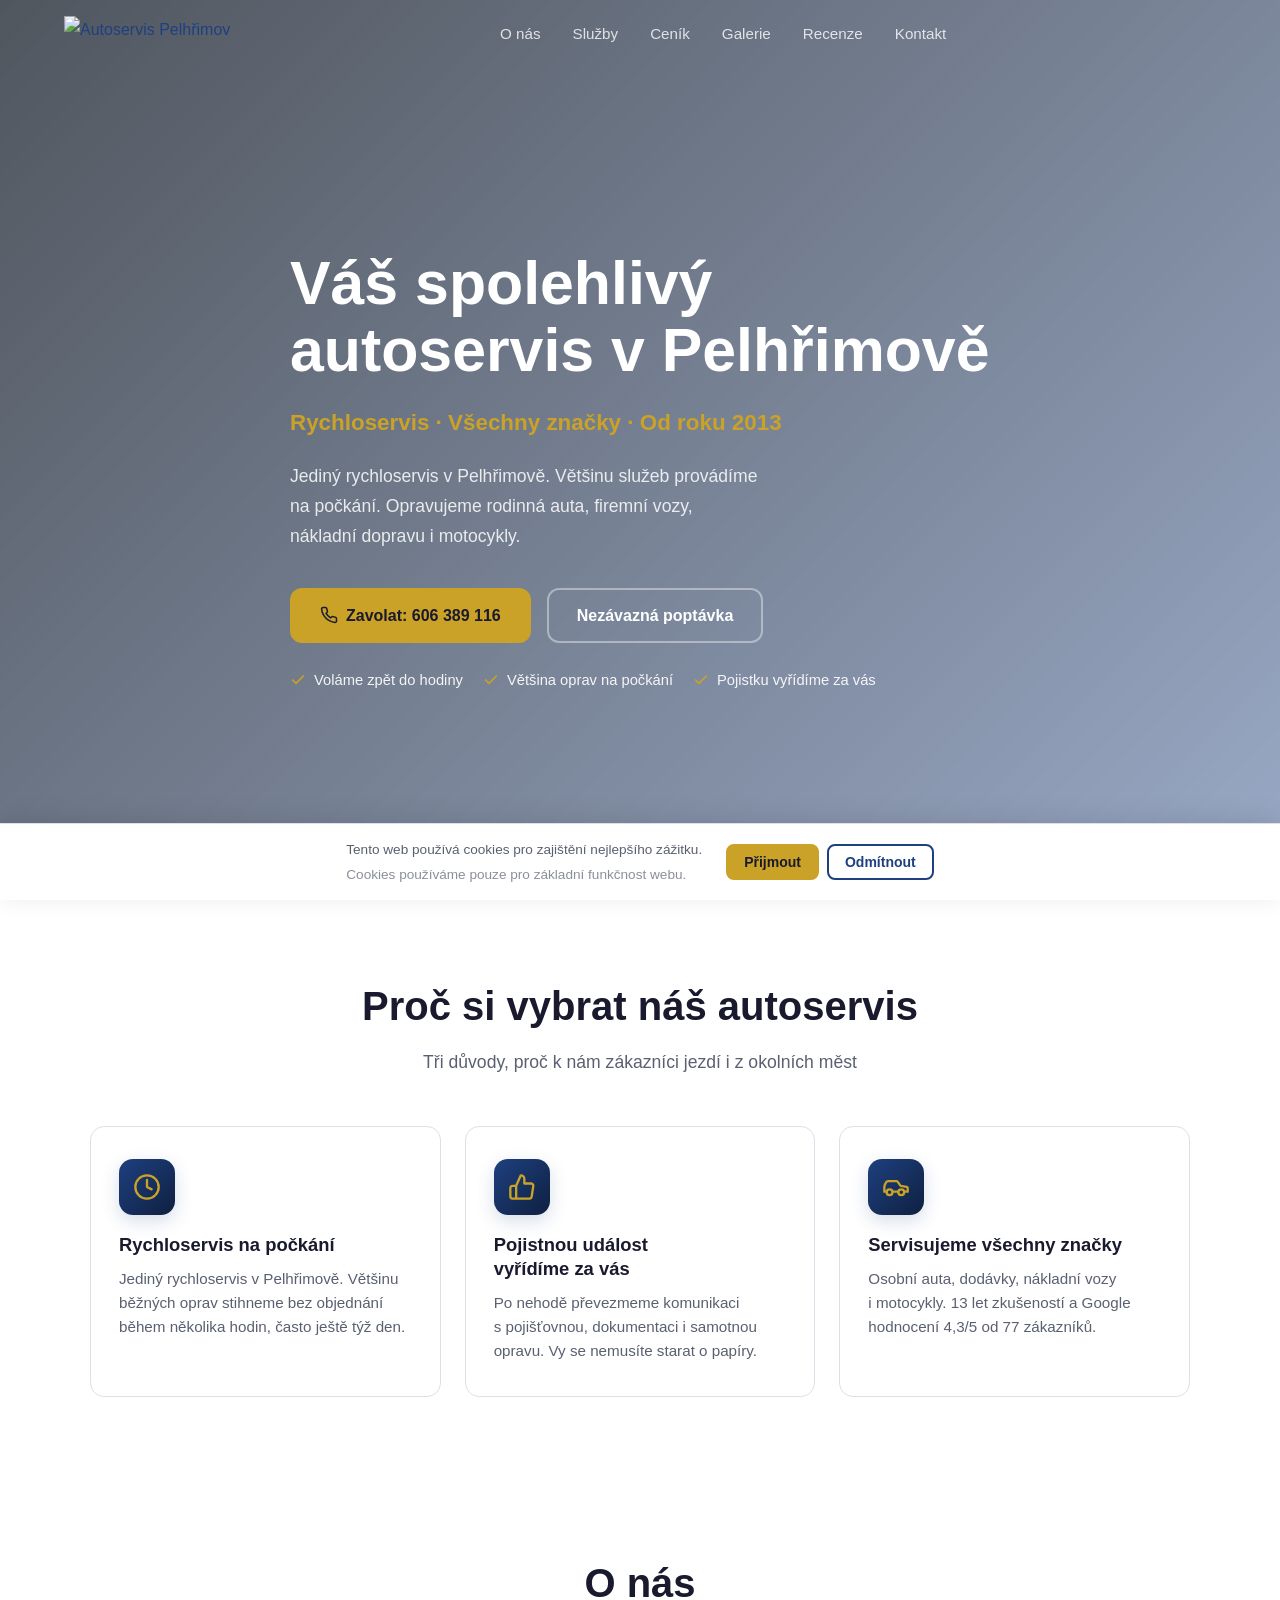
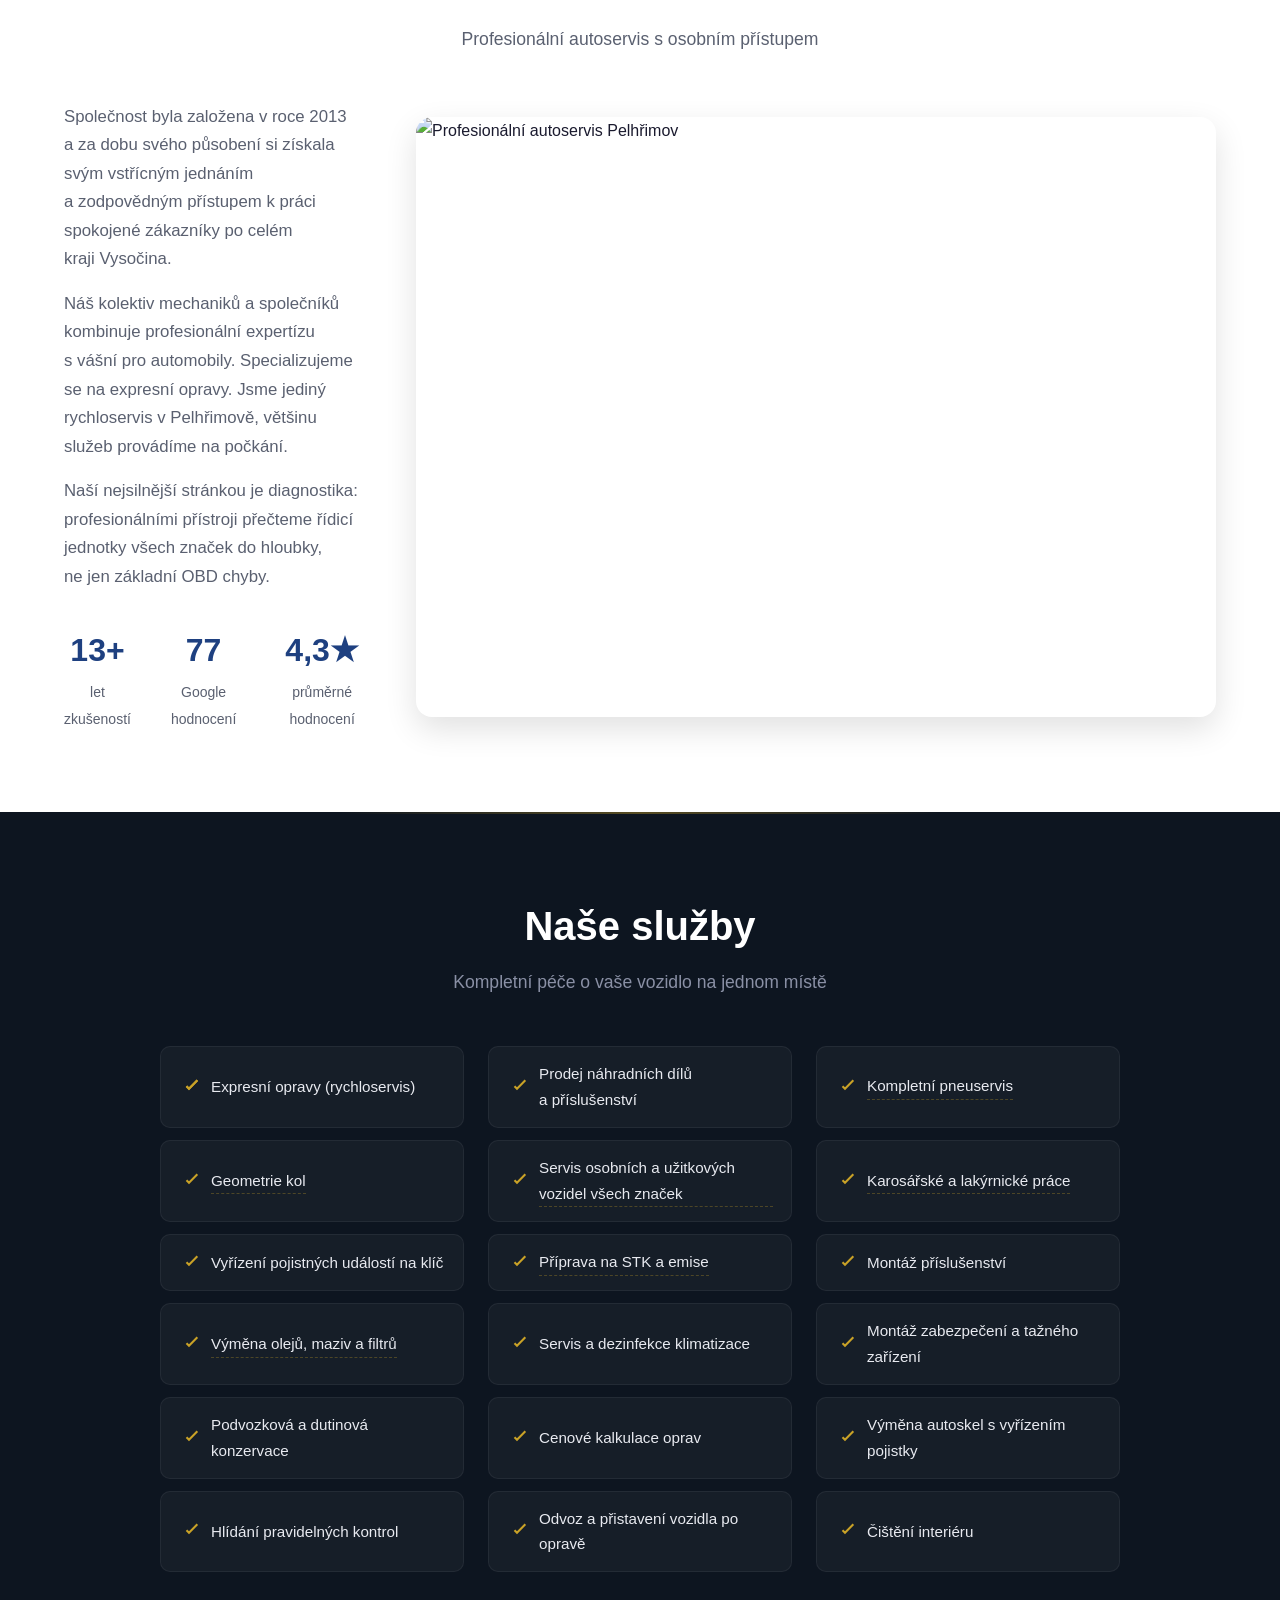
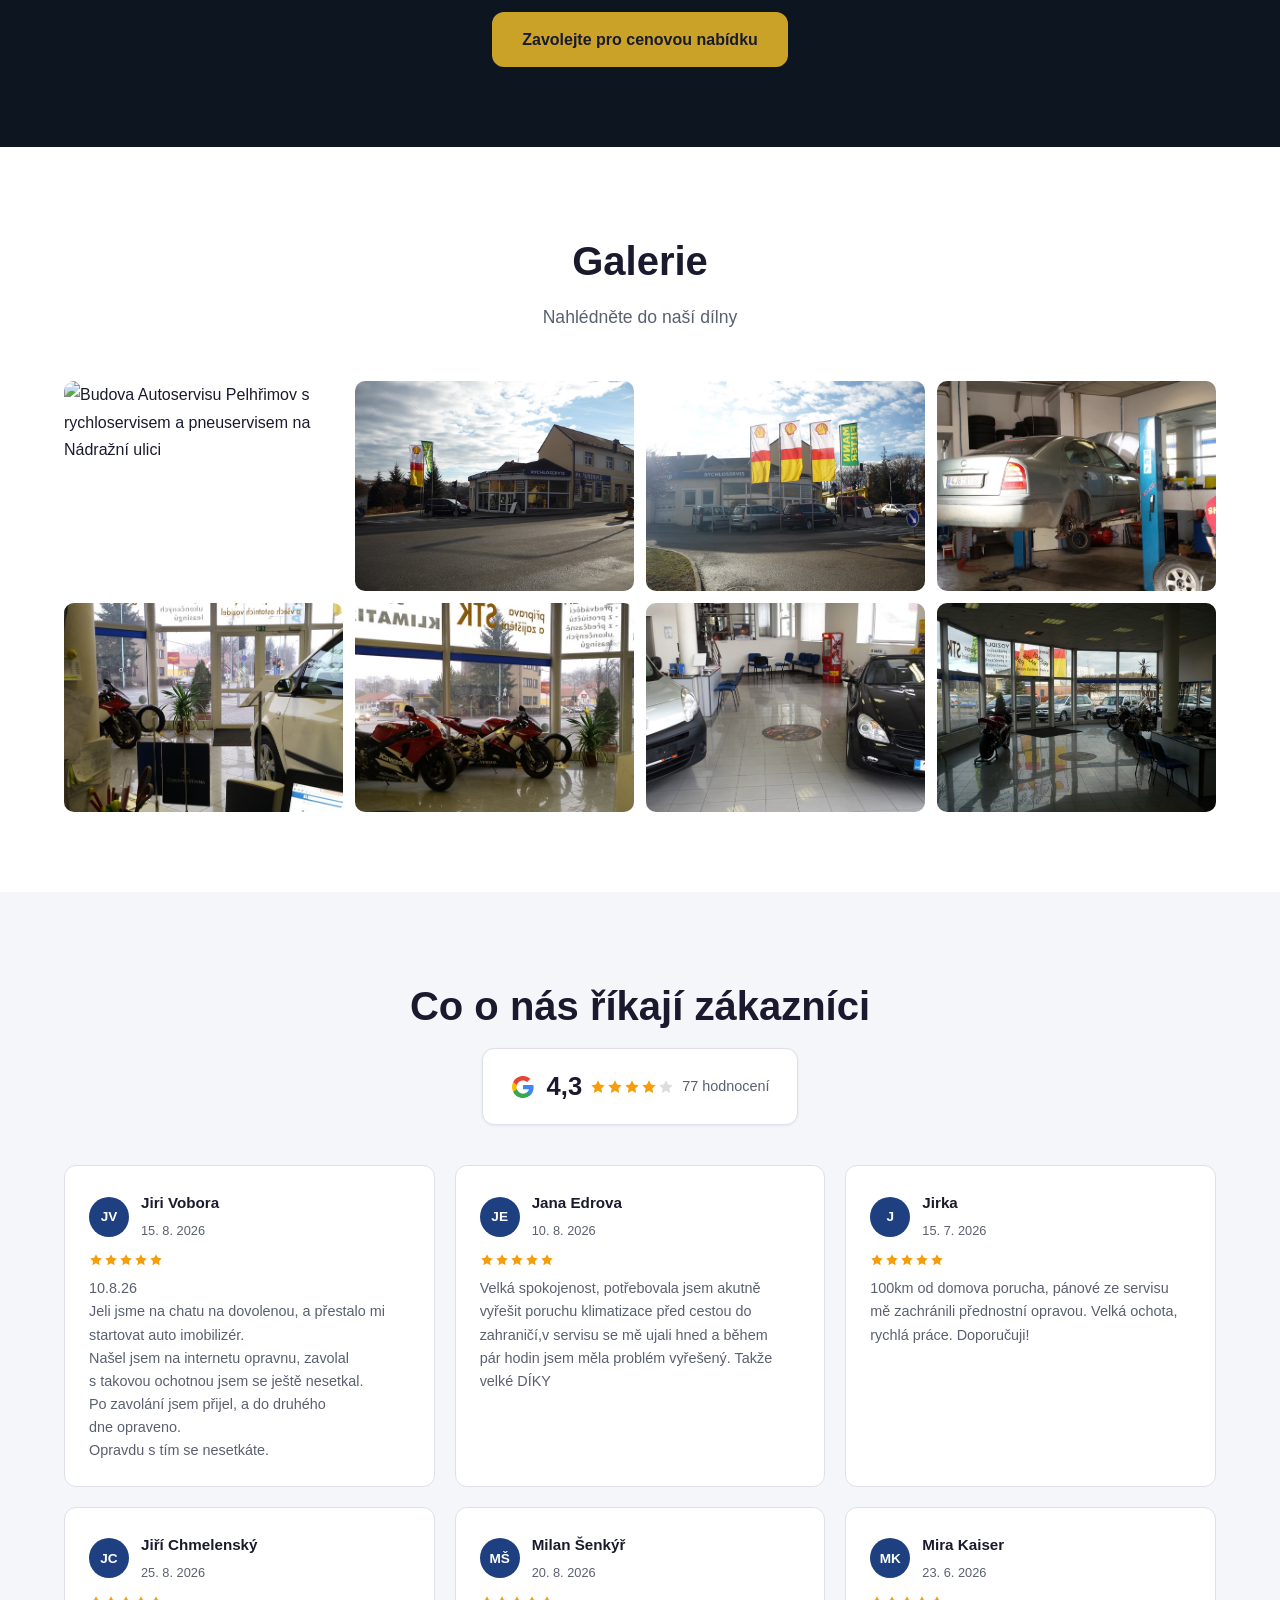
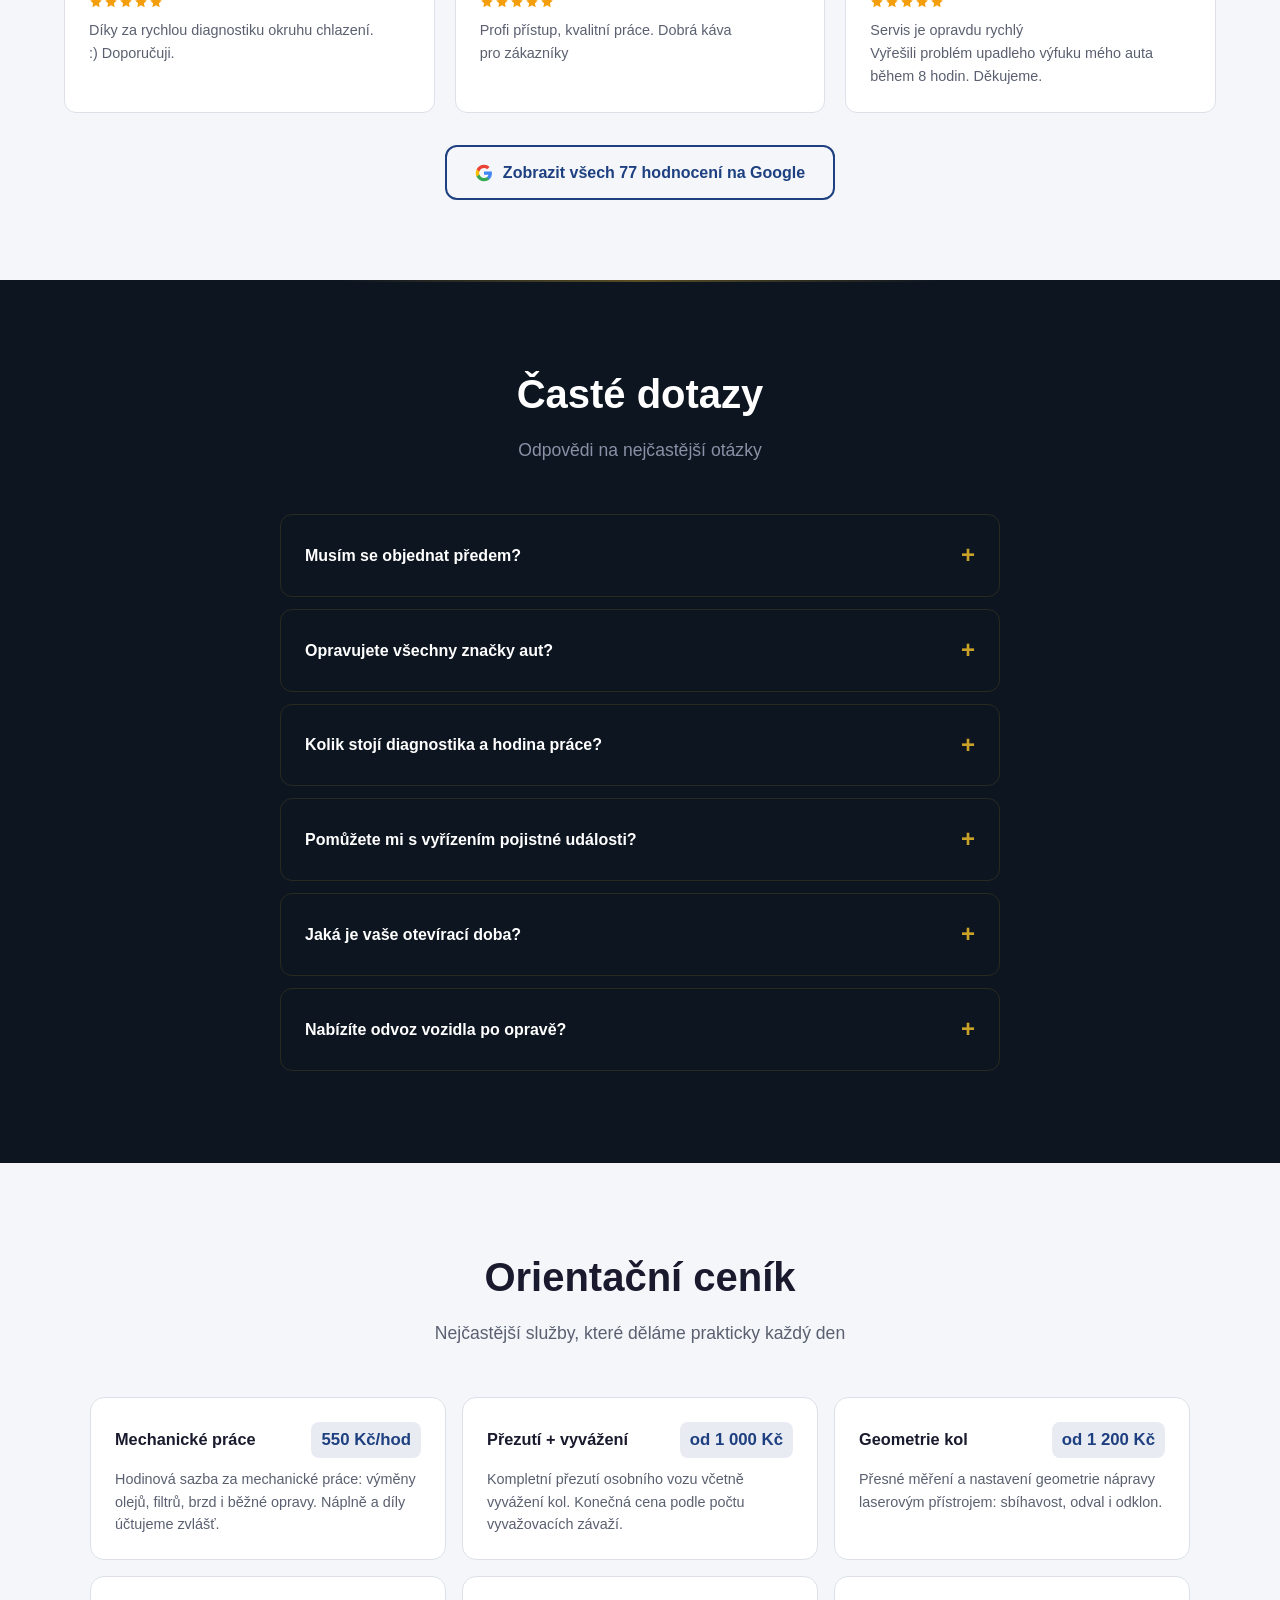
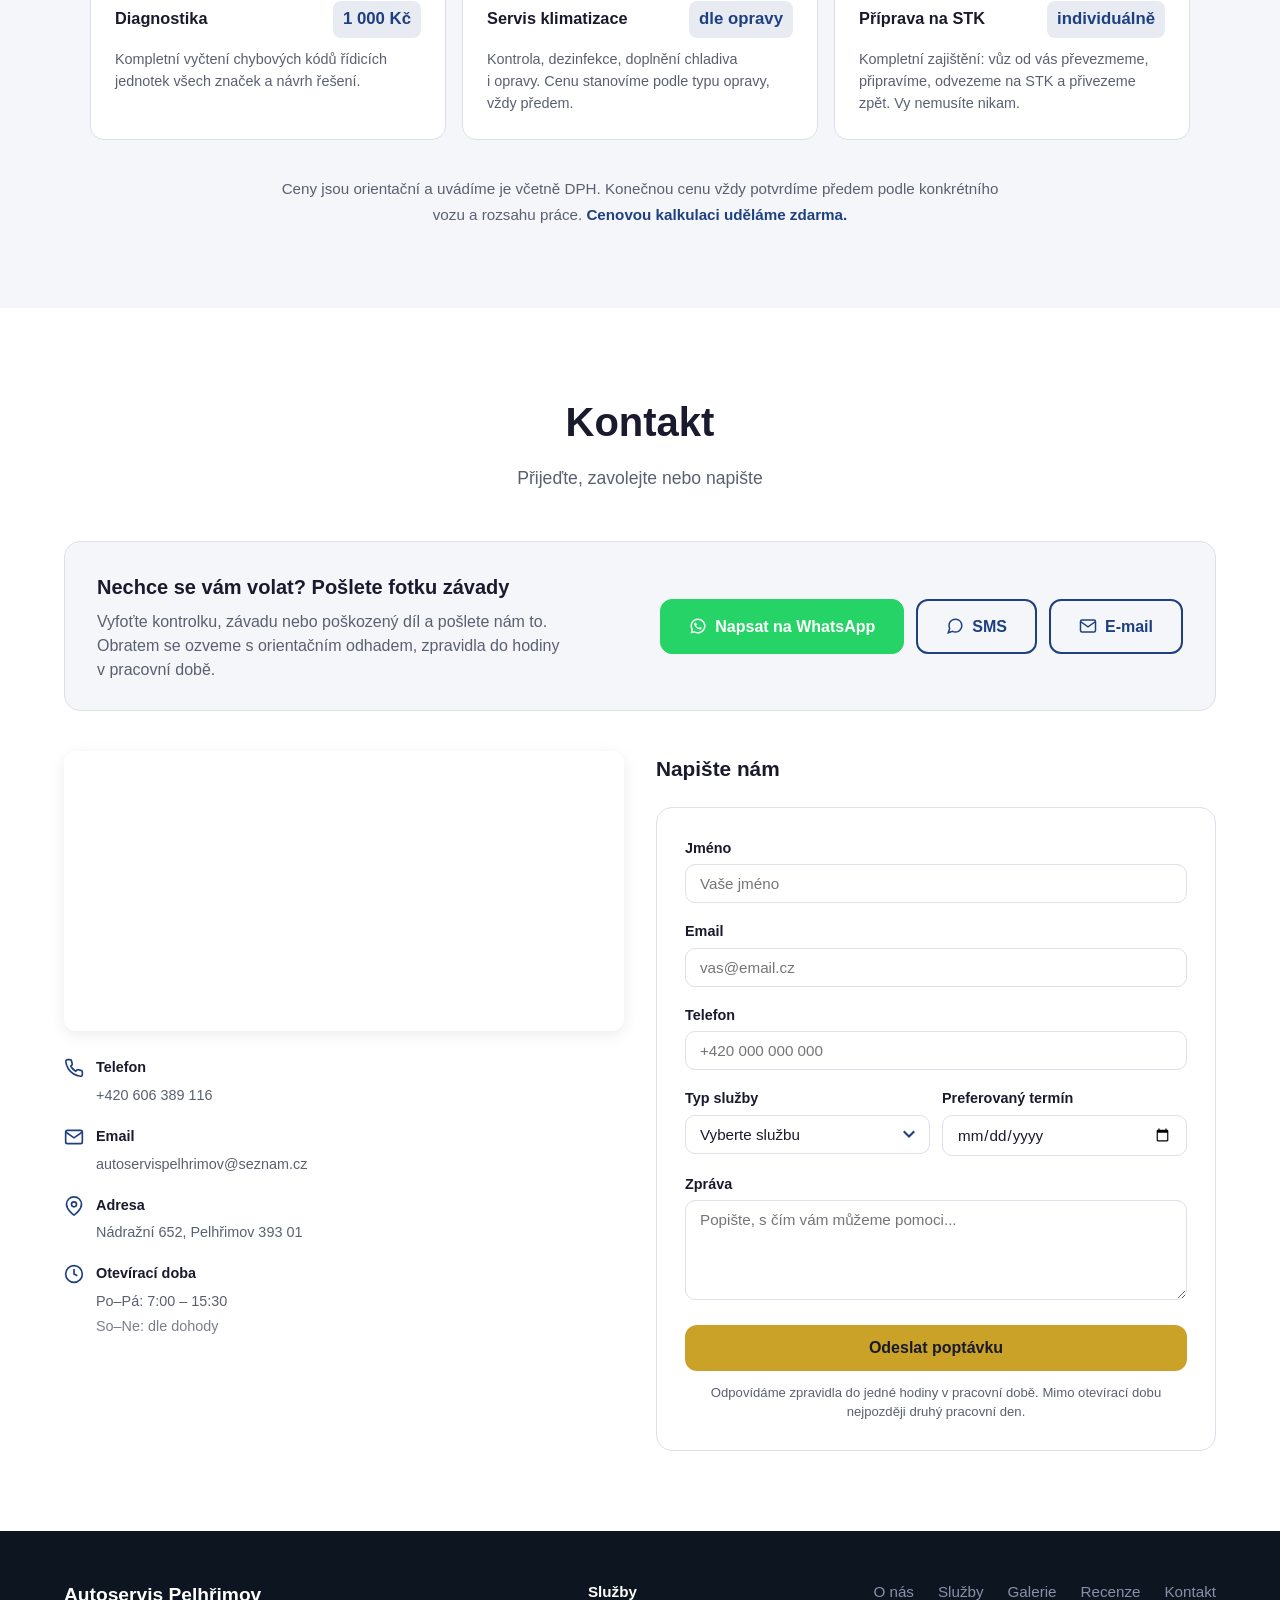
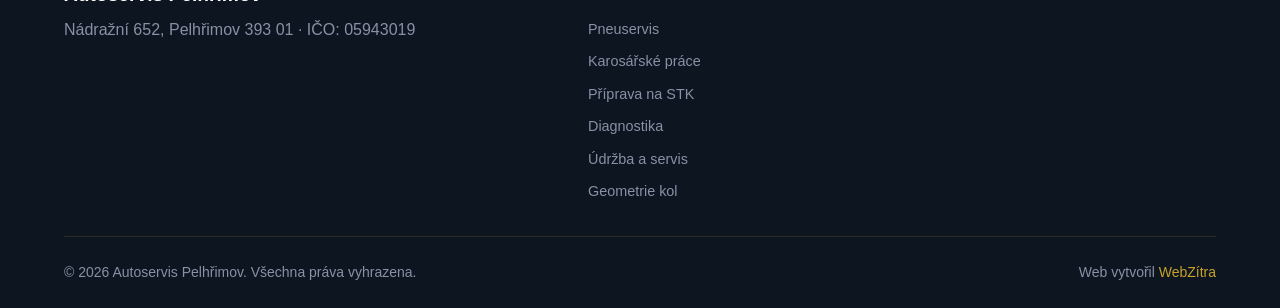
==== index.html @ 9eef6212 "Text bez dlouhych pomlcek (AI stopa): 78 vyskytu na 7 strankach Nahrady podle smyslu vety, ne slepe:" ====
<!DOCTYPE html>
<html lang="cs">
<head>
    <meta charset="UTF-8">
    <meta name="viewport" content="width=device-width, initial-scale=1.0">
    <title>Autoservis Pelhřimov | Rychloservis a opravy všech značek</title>
    <meta name="description" content="Rychloservis na počkání v Pelhřimově, Nádražní 652. Diagnostika, pneuservis, geometrie, karosářské práce a příprava na STK. Všechny značky od roku 2013.">

    <!-- Open Graph -->
    <meta property="og:title" content="Autoservis Pelhřimov">
    <meta property="og:description" content="Rychloservis na počkání, pneuservis, geometrie kol, karosářské práce, příprava na STK.">
    <meta property="og:type" content="website">
    <meta property="og:url" content="https://autoservispelhrimov.cz/">
    <meta property="og:locale" content="cs_CZ">
    <meta property="og:site_name" content="Autoservis Pelhřimov">
    <meta property="og:image" content="https://autoservispelhrimov.cz/img/og-autoservis-pelhrimov.jpg">
    <meta property="og:image:alt" content="Provozovna Autoservisu Pelhřimov na Nádražní 652">
    <meta name="twitter:card" content="summary_large_image">
    <meta name="twitter:image" content="https://autoservispelhrimov.cz/img/og-autoservis-pelhrimov.jpg">
    <meta property="og:image:width" content="1200">
    <meta property="og:image:height" content="630">

    <meta name="robots" content="index, follow, max-image-preview:large, max-snippet:-1, max-video-preview:-1">
    <link rel="canonical" href="https://autoservispelhrimov.cz/">

    <!-- Favicon -->
    <link rel="icon" href="/favicon.ico?v=2" sizes="48x48">
    <link rel="icon" href="/favicon.svg?v=2" type="image/svg+xml">
    <link rel="icon" href="/favicon-96x96.png" sizes="96x96" type="image/png">
    <link rel="apple-touch-icon" href="/apple-touch-icon.png">
    <link rel="manifest" href="/site.webmanifest">
    <meta name="theme-color" content="#1e4080">

    <!-- Styles -->
    <link rel="stylesheet" href="css/style.css?v=7">

    <!-- JSON-LD Structured Data: AutoRepair -->
    <script type="application/ld+json">
    {
        "@context": "https://schema.org",
        "@type": "AutoRepair",
        "@id": "https://autoservispelhrimov.cz/#autoservis",
        "name": "Autoservis Pelhřimov",
        "legalName": "AUTOSERVIS PELHŘIMOV s. r. o.",
        "alternateName": "Autoservis Pelhřimov, Rychloservis",
        "description": "Rychloservis na počkání, pneuservis, geometrie kol, karosářské práce, příprava na STK. Opravujeme všechny značky od roku 2013.",
        "url": "https://autoservispelhrimov.cz/",
        "logo": "https://autoservispelhrimov.cz/web-app-manifest-512x512.png",
        "image": [
            "https://autoservispelhrimov.cz/img/hero-exterior.jpg",
            "https://autoservispelhrimov.cz/img/og-autoservis-pelhrimov.jpg"
        ],
        "telephone": "+420 606 389 116",
        "email": "autoservispelhrimov@seznam.cz",
        "vatID": "CZ05943019",
        "identifier": {
            "@type": "PropertyValue",
            "propertyID": "IČO",
            "value": "05943019"
        },
        "priceRange": "$$",
        "currenciesAccepted": "CZK",
        "paymentAccepted": "Hotovost, Platební karta",
        "address": {
            "@type": "PostalAddress",
            "streetAddress": "Nádražní 652",
            "addressLocality": "Pelhřimov",
            "addressRegion": "Vysočina",
            "postalCode": "393 01",
            "addressCountry": "CZ"
        },
        "geo": {
            "@type": "GeoCoordinates",
            "latitude": 49.4238101,
            "longitude": 15.2242517
        },
        "hasMap": "https://maps.google.com/?cid=5687577743439231713",
        "sameAs": [
            "https://maps.google.com/?cid=5687577743439231713",
            "https://www.firmy.cz/detail/13253684-autoservis-pelhrimov-s-r-o-pelhrimov.html"
        ],
        "openingHoursSpecification": [
            {
                "@type": "OpeningHoursSpecification",
                "dayOfWeek": [
                    "Monday",
                    "Tuesday",
                    "Wednesday",
                    "Thursday",
                    "Friday"
                ],
                "opens": "07:00",
                "closes": "15:30"
            }
        ],
        "areaServed": [
            {
                "@type": "City",
                "name": "Pelhřimov"
            },
            {
                "@type": "City",
                "name": "Humpolec"
            },
            {
                "@type": "City",
                "name": "Pacov"
            },
            {
                "@type": "City",
                "name": "Kamenice nad Lipou"
            },
            {
                "@type": "City",
                "name": "Počátky"
            },
            {
                "@type": "AdministrativeArea",
                "name": "Okres Pelhřimov"
            },
            {
                "@type": "AdministrativeArea",
                "name": "Kraj Vysočina"
            }
        ],
        "hasOfferCatalog": {
            "@type": "OfferCatalog",
            "name": "Služby autoservisu",
            "itemListElement": [
                {
                    "@type": "Offer",
                    "priceCurrency": "CZK",
                    "description": "Přezutí a vyvážení osobního vozu, konečná cena podle počtu vyvažovacích závaží.",
                    "priceSpecification": {
                        "@type": "PriceSpecification",
                        "minPrice": "1000",
                        "priceCurrency": "CZK",
                        "valueAddedTaxIncluded": true
                    },
                    "itemOffered": {
                        "@type": "Service",
                        "name": "Pneuservis",
                        "url": "https://autoservispelhrimov.cz/pneuservis/"
                    }
                },
                {
                    "@type": "Offer",
                    "itemOffered": {
                        "@type": "Service",
                        "name": "Karosářské práce",
                        "url": "https://autoservispelhrimov.cz/karosarske-prace/"
                    }
                },
                {
                    "@type": "Offer",
                    "itemOffered": {
                        "@type": "Service",
                        "name": "Příprava na STK",
                        "url": "https://autoservispelhrimov.cz/priprava-stk/"
                    }
                },
                {
                    "@type": "Offer",
                    "price": "1000",
                    "priceCurrency": "CZK",
                    "description": "Kompletní vyčtení chybových kódů řídicích jednotek všech značek a návrh řešení.",
                    "itemOffered": {
                        "@type": "Service",
                        "name": "Diagnostika motoru",
                        "url": "https://autoservispelhrimov.cz/diagnostika/"
                    }
                },
                {
                    "@type": "Offer",
                    "description": "Hodinová sazba za mechanické práce, díly a náplně zvlášť.",
                    "priceSpecification": {
                        "@type": "UnitPriceSpecification",
                        "price": "550",
                        "priceCurrency": "CZK",
                        "unitCode": "HUR",
                        "unitText": "hodina",
                        "valueAddedTaxIncluded": true
                    },
                    "itemOffered": {
                        "@type": "Service",
                        "name": "Údržba a servis",
                        "url": "https://autoservispelhrimov.cz/udrzba-a-servis/"
                    }
                },
                {
                    "@type": "Offer",
                    "priceCurrency": "CZK",
                    "description": "Měření a nastavení geometrie nápravy laserovým přístrojem.",
                    "priceSpecification": {
                        "@type": "PriceSpecification",
                        "minPrice": "1200",
                        "priceCurrency": "CZK",
                        "valueAddedTaxIncluded": true
                    },
                    "itemOffered": {
                        "@type": "Service",
                        "name": "Geometrie kol",
                        "url": "https://autoservispelhrimov.cz/geometrie/"
                    }
                },
                {
                    "@type": "Offer",
                    "description": "Kontrola, dezinfekce, doplnění chladiva i opravy. Cena podle typu opravy, vždy předem.",
                    "itemOffered": {
                        "@type": "Service",
                        "name": "Servis klimatizace"
                    }
                }
            ]
        }
    }
    </script>

    <!-- JSON-LD: WebSite -->
    <script type="application/ld+json">
    {
        "@context": "https://schema.org",
        "@type": "WebSite",
        "@id": "https://autoservispelhrimov.cz/#website",
        "url": "https://autoservispelhrimov.cz/",
        "name": "Autoservis Pelhřimov",
        "alternateName": [
            "Rychloservis Pelhřimov",
            "autoservispelhrimov.cz"
        ],
        "inLanguage": "cs-CZ",
        "publisher": {
            "@id": "https://autoservispelhrimov.cz/#autoservis"
        }
    }
    </script>

    <!-- JSON-LD: FAQPage -->
    <script type="application/ld+json">
    {
        "@context": "https://schema.org",
        "@type": "FAQPage",
        "mainEntity": [
            {
                "@type": "Question",
                "name": "Musím se objednat předem?",
                "acceptedAnswer": {
                    "@type": "Answer",
                    "text": "Jako rychloservis přijímáme zákazníky i bez objednání. Pro složitější opravy doporučujeme zavolat předem na 606 389 116, abychom si na vás vyhradili čas."
                }
            },
            {
                "@type": "Question",
                "name": "Opravujete všechny značky aut?",
                "acceptedAnswer": {
                    "@type": "Answer",
                    "text": "Ano, opravujeme osobní i užitková vozidla všech značek. Zvládneme také nákladní dopravu a motocykly."
                }
            },
            {
                "@type": "Question",
                "name": "Kolik stojí diagnostika a hodina práce?",
                "acceptedAnswer": {
                    "@type": "Answer",
                    "text": "Diagnostika stojí 1 000 Kč, hodina mechanických prací 550 Kč. Ceny jsou včetně DPH, díly a náplně účtujeme zvlášť. Konečnou cenu potvrdíme vždy předem, kalkulace je zdarma."
                }
            },
            {
                "@type": "Question",
                "name": "Pomůžete mi s vyřízením pojistné události?",
                "acceptedAnswer": {
                    "@type": "Answer",
                    "text": "Samozřejmě. Vyřízení pojistných událostí nabízíme na klíč: od dokumentace poškození přes komunikaci s pojišťovnou až po kompletní opravu."
                }
            },
            {
                "@type": "Question",
                "name": "Jaká je vaše otevírací doba?",
                "acceptedAnswer": {
                    "@type": "Answer",
                    "text": "Otevřeno máme pondělí až pátek od 7:00 do 15:30. O víkendech pracujeme po dohodě, stačí zavolat."
                }
            },
            {
                "@type": "Question",
                "name": "Nabízíte odvoz vozidla po opravě?",
                "acceptedAnswer": {
                    "@type": "Answer",
                    "text": "Ano, zajistíme odvoz i přistavení vozidla po opravě. Domluvíme se na podmínkách individuálně."
                }
            }
        ]
    }
    </script>
</head>
<body>
    <a href="#hero" class="skip-nav">Přeskočit na obsah</a>

    <!-- ═══ NAVBAR ═══ -->
    <nav class="navbar" id="navbar">
        <div class="container nav-container">
            <a href="#" class="nav-logo">
                <img src="img/logo-white.png" alt="Autoservis Pelhřimov" class="nav-logo-img nav-logo-light">
                <img src="img/logo-dark.png" alt="Autoservis Pelhřimov" class="nav-logo-img nav-logo-dark">
            </a>
            <ul class="nav-menu" id="nav-menu">
                <li><a href="#o-nas" class="nav-link">O&nbsp;nás</a></li>
                <li><a href="#sluzby" class="nav-link">Služby</a></li>
                <li><a href="#cenik" class="nav-link">Ceník</a></li>
                <li><a href="#galerie" class="nav-link">Galerie</a></li>
                <li><a href="#recenze" class="nav-link">Recenze</a></li>
                <li><a href="#kontakt" class="nav-link">Kontakt</a></li>
            </ul>
            <div class="nav-actions">
                <button class="nav-toggle" id="nav-toggle" aria-label="Menu">
                    <span></span><span></span><span></span>
                </button>
            </div>
        </div>
    </nav>

    <!-- ═══ HERO ═══ -->
    <section class="hero" id="hero">
        <div class="hero-bg" style="background-image: url('img/hero-exterior.jpg');"></div>
        <div class="hero-overlay"></div>
        <div class="container hero-container">
            <div class="hero-content">
                <h1 class="hero-title">Váš spolehlivý autoservis v&nbsp;Pelhřimově</h1>
                <p class="hero-subtitle">Rychloservis · Všechny značky · Od roku 2013</p>
                <p class="hero-text">Jediný rychloservis v&nbsp;Pelhřimově. Většinu služeb provádíme na&nbsp;počkání. Opravujeme rodinná auta, firemní vozy, nákladní&nbsp;dopravu&nbsp;i&nbsp;motocykly.</p>
                <div class="hero-cta">
                    <a href="tel:+420606389116" class="btn btn-primary">
                        <svg width="18" height="18" viewBox="0 0 24 24" fill="none" stroke="currentColor" stroke-width="2"><path d="M22 16.92v3a2 2 0 01-2.18 2 19.79 19.79 0 01-8.63-3.07 19.5 19.5 0 01-6-6 19.79 19.79 0 01-3.07-8.67A2 2 0 014.11 2h3a2 2 0 012 1.72c.127.96.361 1.903.7 2.81a2 2 0 01-.45 2.11L8.09 9.91a16 16 0 006 6l1.27-1.27a2 2 0 012.11-.45c.907.339 1.85.573 2.81.7A2 2 0 0122 16.92z"/></svg>
                        Zavolat: 606&nbsp;389&nbsp;116
                    </a>
                    <a href="#kontakt" class="btn btn-outline-light">Nezávazná poptávka</a>
                </div>
                <ul class="hero-trust" aria-label="Naše hlavní výhody">
                    <li>
                        <svg width="16" height="16" viewBox="0 0 24 24" fill="none" stroke="currentColor" stroke-width="2.5" stroke-linecap="round" stroke-linejoin="round"><polyline points="20 6 9 17 4 12"/></svg>
                        Voláme zpět do&nbsp;hodiny
                    </li>
                    <li>
                        <svg width="16" height="16" viewBox="0 0 24 24" fill="none" stroke="currentColor" stroke-width="2.5" stroke-linecap="round" stroke-linejoin="round"><polyline points="20 6 9 17 4 12"/></svg>
                        Většina oprav na&nbsp;počkání
                    </li>
                    <li>
                        <svg width="16" height="16" viewBox="0 0 24 24" fill="none" stroke="currentColor" stroke-width="2.5" stroke-linecap="round" stroke-linejoin="round"><polyline points="20 6 9 17 4 12"/></svg>
                        Pojistku vyřídíme za&nbsp;vás
                    </li>
                </ul>
            </div>
        </div>
    </section>

    <!-- ═══ PROČ PRÁVĚ MY ═══ -->
    <section class="section section-features" id="proc-my">
        <div class="container">
            <h2 class="section-title">Proč si vybrat náš autoservis</h2>
            <p class="section-subtitle">Tři důvody, proč k&nbsp;nám zákazníci jezdí i&nbsp;z&nbsp;okolních měst</p>
            <div class="features-grid">
                <div class="feature-card" data-animate>
                    <div class="feature-icon">
                        <svg width="28" height="28" viewBox="0 0 24 24" fill="none" stroke="currentColor" stroke-width="2" stroke-linecap="round" stroke-linejoin="round"><circle cx="12" cy="12" r="10"/><polyline points="12 6 12 12 16 14"/></svg>
                    </div>
                    <h3>Rychloservis na&nbsp;počkání</h3>
                    <p>Jediný rychloservis v&nbsp;Pelhřimově. Většinu běžných oprav stihneme bez objednání během několika hodin, často ještě týž den.</p>
                </div>
                <div class="feature-card" data-animate>
                    <div class="feature-icon">
                        <svg width="28" height="28" viewBox="0 0 24 24" fill="none" stroke="currentColor" stroke-width="2" stroke-linecap="round" stroke-linejoin="round"><path d="M14 9V5a3 3 0 0 0-3-3l-4 9v11h11.28a2 2 0 0 0 2-1.7l1.38-9a2 2 0 0 0-2-2.3zM7 22H4a2 2 0 0 1-2-2v-7a2 2 0 0 1 2-2h3"/></svg>
                    </div>
                    <h3>Pojistnou událost vyřídíme za&nbsp;vás</h3>
                    <p>Po nehodě převezmeme komunikaci s&nbsp;pojišťovnou, dokumentaci i&nbsp;samotnou opravu. Vy se nemusíte starat o&nbsp;papíry.</p>
                </div>
                <div class="feature-card" data-animate>
                    <div class="feature-icon">
                        <svg width="28" height="28" viewBox="0 0 24 24" fill="none" stroke="currentColor" stroke-width="2" stroke-linecap="round" stroke-linejoin="round"><path d="M14 16H9m10 0h3v-3.15a1 1 0 0 0-.84-.99L16 11l-2.7-3.6a1 1 0 0 0-.8-.4H5.24a2 2 0 0 0-1.8 1.1l-.8 1.63A6 6 0 0 0 2 12.42V16h2"/><circle cx="6.5" cy="16.5" r="2.5"/><circle cx="16.5" cy="16.5" r="2.5"/></svg>
                    </div>
                    <h3>Servisujeme všechny značky</h3>
                    <p>Osobní auta, dodávky, nákladní vozy i&nbsp;motocykly. 13&nbsp;let zkušeností a&nbsp;Google hodnocení 4,3/5 od 77&nbsp;zákazníků.</p>
                </div>
            </div>
        </div>
    </section>

    <!-- ═══ O NÁS ═══ -->
    <section class="section" id="o-nas">
        <div class="container">
            <h2 class="section-title">O&nbsp;nás</h2>
            <p class="section-subtitle">Profesionální autoservis s&nbsp;osobním přístupem</p>
            <div class="about-grid">
                <div class="about-text">
                    <p>Společnost byla založena v&nbsp;roce 2013 a&nbsp;za dobu svého působení si získala svým vstřícným jednáním a&nbsp;zodpovědným přístupem k&nbsp;práci spokojené zákazníky po celém kraji Vysočina.</p>
                    <p>Náš kolektiv mechaniků a&nbsp;společníků kombinuje profesionální expertízu s&nbsp;vášní pro automobily. Specializujeme se na expresní opravy. Jsme jediný rychloservis v&nbsp;Pelhřimově, většinu služeb provádíme na počkání.</p>
                    <p>Naší nejsilnější stránkou je&nbsp;diagnostika: profesionálními přístroji přečteme řídicí jednotky všech značek do&nbsp;hloubky, ne&nbsp;jen základní OBD chyby.</p>
                    <div class="about-stats">
                        <div class="stat">
                            <span class="stat-number" data-count="13" data-suffix="+">13+</span>
                            <span class="stat-label">let zkušeností</span>
                        </div>
                        <div class="stat">
                            <span class="stat-number" data-count="77" data-suffix="">77</span>
                            <span class="stat-label">Google hodnocení</span>
                        </div>
                        <div class="stat">
                            <span class="stat-number" data-count="4" data-suffix=",3★">4,3★</span>
                            <span class="stat-label">průměrné hodnocení</span>
                        </div>
                    </div>
                </div>
                <div class="about-image">
                    <img src="img/about-mechanic.jpg" alt="Profesionální autoservis Pelhřimov" loading="lazy" width="800" height="600">
                </div>
            </div>
        </div>
    </section>

    <!-- ═══ SLUŽBY ═══ -->
    <section class="section section-dark" id="sluzby">
        <div class="container">
            <h2 class="section-title">Naše služby</h2>
            <p class="section-subtitle">Kompletní péče o&nbsp;vaše vozidlo na jednom místě</p>
            <div class="services-grid">
                <div class="service-item" data-animate>
                    <svg class="service-check" width="20" height="20" viewBox="0 0 24 24" fill="none" stroke="currentColor" stroke-width="2.5"><path d="M22 4L12 14.01l-3-3"/><path d="M22 4L12 14.01l-3-3"/></svg>
                    Expresní opravy (rychloservis)
                </div>
                <div class="service-item" data-animate>
                    <svg class="service-check" width="20" height="20" viewBox="0 0 24 24" fill="none" stroke="currentColor" stroke-width="2.5"><path d="M22 4L12 14.01l-3-3"/></svg>
                    Prodej náhradních dílů a&nbsp;příslušenství
                </div>
                <div class="service-item" data-animate>
                    <svg class="service-check" width="20" height="20" viewBox="0 0 24 24" fill="none" stroke="currentColor" stroke-width="2.5"><path d="M22 4L12 14.01l-3-3"/></svg>
                    <a href="pneuservis/" class="service-link">Kompletní pneuservis</a>
                </div>
                <div class="service-item" data-animate>
                    <svg class="service-check" width="20" height="20" viewBox="0 0 24 24" fill="none" stroke="currentColor" stroke-width="2.5"><path d="M22 4L12 14.01l-3-3"/></svg>
                    <a href="geometrie/" class="service-link">Geometrie kol</a>
                </div>
                <div class="service-item" data-animate>
                    <svg class="service-check" width="20" height="20" viewBox="0 0 24 24" fill="none" stroke="currentColor" stroke-width="2.5"><path d="M22 4L12 14.01l-3-3"/></svg>
                    <a href="diagnostika/" class="service-link">Servis osobních a&nbsp;užitkových vozidel všech značek</a>
                </div>
                <div class="service-item" data-animate>
                    <svg class="service-check" width="20" height="20" viewBox="0 0 24 24" fill="none" stroke="currentColor" stroke-width="2.5"><path d="M22 4L12 14.01l-3-3"/></svg>
                    <a href="karosarske-prace/" class="service-link">Karosářské a&nbsp;lakýrnické práce</a>
                </div>
                <div class="service-item" data-animate>
                    <svg class="service-check" width="20" height="20" viewBox="0 0 24 24" fill="none" stroke="currentColor" stroke-width="2.5"><path d="M22 4L12 14.01l-3-3"/></svg>
                    Vyřízení pojistných událostí na klíč
                </div>
                <div class="service-item" data-animate>
                    <svg class="service-check" width="20" height="20" viewBox="0 0 24 24" fill="none" stroke="currentColor" stroke-width="2.5"><path d="M22 4L12 14.01l-3-3"/></svg>
                    <a href="priprava-stk/" class="service-link">Příprava na STK a&nbsp;emise</a>
                </div>
                <div class="service-item" data-animate>
                    <svg class="service-check" width="20" height="20" viewBox="0 0 24 24" fill="none" stroke="currentColor" stroke-width="2.5"><path d="M22 4L12 14.01l-3-3"/></svg>
                    Montáž příslušenství
                </div>
                <div class="service-item" data-animate>
                    <svg class="service-check" width="20" height="20" viewBox="0 0 24 24" fill="none" stroke="currentColor" stroke-width="2.5"><path d="M22 4L12 14.01l-3-3"/></svg>
                    <a href="udrzba-a-servis/" class="service-link">Výměna olejů, maziv a&nbsp;filtrů</a>
                </div>
                <div class="service-item" data-animate>
                    <svg class="service-check" width="20" height="20" viewBox="0 0 24 24" fill="none" stroke="currentColor" stroke-width="2.5"><path d="M22 4L12 14.01l-3-3"/></svg>
                    Servis a&nbsp;dezinfekce klimatizace
                </div>
                <div class="service-item" data-animate>
                    <svg class="service-check" width="20" height="20" viewBox="0 0 24 24" fill="none" stroke="currentColor" stroke-width="2.5"><path d="M22 4L12 14.01l-3-3"/></svg>
                    Montáž zabezpečení a&nbsp;tažného zařízení
                </div>
                <div class="service-item" data-animate>
                    <svg class="service-check" width="20" height="20" viewBox="0 0 24 24" fill="none" stroke="currentColor" stroke-width="2.5"><path d="M22 4L12 14.01l-3-3"/></svg>
                    Podvozková a&nbsp;dutinová konzervace
                </div>
                <div class="service-item" data-animate>
                    <svg class="service-check" width="20" height="20" viewBox="0 0 24 24" fill="none" stroke="currentColor" stroke-width="2.5"><path d="M22 4L12 14.01l-3-3"/></svg>
                    Cenové kalkulace oprav
                </div>
                <div class="service-item" data-animate>
                    <svg class="service-check" width="20" height="20" viewBox="0 0 24 24" fill="none" stroke="currentColor" stroke-width="2.5"><path d="M22 4L12 14.01l-3-3"/></svg>
                    Výměna autoskel s&nbsp;vyřízením pojistky
                </div>
                <div class="service-item" data-animate>
                    <svg class="service-check" width="20" height="20" viewBox="0 0 24 24" fill="none" stroke="currentColor" stroke-width="2.5"><path d="M22 4L12 14.01l-3-3"/></svg>
                    Hlídání pravidelných kontrol
                </div>
                <div class="service-item" data-animate>
                    <svg class="service-check" width="20" height="20" viewBox="0 0 24 24" fill="none" stroke="currentColor" stroke-width="2.5"><path d="M22 4L12 14.01l-3-3"/></svg>
                    Odvoz a&nbsp;přistavení vozidla po opravě
                </div>
                <div class="service-item" data-animate>
                    <svg class="service-check" width="20" height="20" viewBox="0 0 24 24" fill="none" stroke="currentColor" stroke-width="2.5"><path d="M22 4L12 14.01l-3-3"/></svg>
                    Čištění interiéru
                </div>
            </div>
            <div class="services-cta">
                <a href="tel:+420606389116" class="btn btn-primary">Zavolejte pro cenovou nabídku</a>
            </div>
        </div>
    </section>

    <!-- ═══ GALERIE ═══ -->
    <section class="section" id="galerie">
        <div class="container">
            <h2 class="section-title">Galerie</h2>
            <p class="section-subtitle">Nahlédněte do naší dílny</p>
            <div class="gallery-grid">
                <div class="gallery-card" data-animate>
                    <img src="img/hero-exterior.jpg" alt="Budova Autoservisu Pelhřimov s rychloservisem a pneuservisem na Nádražní ulici" loading="lazy" width="600" height="400">
                </div>
                <div class="gallery-card" data-animate>
                    <img src="img/photo-1.jpg" alt="Budova Autoservisu Pelhřimov s nápisy Rychloservis a Pneuservis" loading="lazy" width="600" height="400">
                </div>
                <div class="gallery-card" data-animate>
                    <img src="img/photo-2.jpg" alt="Parkoviště autoservisu Pelhřimov s vlajkami Shell" loading="lazy" width="600" height="400">
                </div>
                <div class="gallery-card" data-animate>
                    <img src="img/photo-3.jpg" alt="Oprava auta na zvedáku v dílně Autoservisu Pelhřimov" loading="lazy" width="600" height="400">
                </div>
                <div class="gallery-card" data-animate>
                    <img src="img/photo-4.jpg" alt="Showroom Autoservisu Pelhřimov, prodej a příprava vozidel" loading="lazy" width="600" height="400">
                </div>
                <div class="gallery-card" data-animate>
                    <img src="img/photo-5.jpg" alt="Výstavní prostor autoservisu s motorkami Kawasaki a Yamaha" loading="lazy" width="600" height="400">
                </div>
                <div class="gallery-card" data-animate>
                    <img src="img/photo-6.jpg" alt="Čekárna autoservisu Pelhřimov s vozidly Renault a Mercedes" loading="lazy" width="600" height="400">
                </div>
                <div class="gallery-card" data-animate>
                    <img src="img/photo-7.jpg" alt="Prostorný showroom autoservisu Pelhřimov s motorkami a vozidly" loading="lazy" width="600" height="400">
                </div>
            </div>
        </div>
    </section>

    <!-- ═══ RECENZE ═══ -->
    <section class="section section-alt" id="recenze">
        <div class="container">
            <h2 class="section-title">Co o&nbsp;nás říkají zákazníci</h2>
            <div class="reviews-google-badge">
                <div class="google-logo">
                    <svg width="24" height="24" viewBox="0 0 24 24"><path d="M22.56 12.25c0-.78-.07-1.53-.2-2.25H12v4.26h5.92a5.06 5.06 0 01-2.2 3.32v2.77h3.57c2.08-1.92 3.28-4.74 3.28-8.1z" fill="#4285F4"/><path d="M12 23c2.97 0 5.46-.98 7.28-2.66l-3.57-2.77c-.98.66-2.23 1.06-3.71 1.06-2.86 0-5.29-1.93-6.16-4.53H2.18v2.84C3.99 20.53 7.7 23 12 23z" fill="#34A853"/><path d="M5.84 14.09c-.22-.66-.35-1.36-.35-2.09s.13-1.43.35-2.09V7.07H2.18C1.43 8.55 1 10.22 1 12s.43 3.45 1.18 4.93l2.85-2.22.81-.62z" fill="#FBBC05"/><path d="M12 5.38c1.62 0 3.06.56 4.21 1.64l3.15-3.15C17.45 2.09 14.97 1 12 1 7.7 1 3.99 3.47 2.18 7.07l3.66 2.84c.87-2.6 3.3-4.53 6.16-4.53z" fill="#EA4335"/></svg>
                </div>
                <div class="google-rating">
                    <strong>4,3</strong>
                    <div class="google-stars">
                        <svg width="16" height="16" viewBox="0 0 24 24" fill="#f59e0b"><path d="M12 2l3.09 6.26L22 9.27l-5 4.87 1.18 6.88L12 17.77l-6.18 3.25L7 14.14 2 9.27l6.91-1.01L12 2z"/></svg>
                        <svg width="16" height="16" viewBox="0 0 24 24" fill="#f59e0b"><path d="M12 2l3.09 6.26L22 9.27l-5 4.87 1.18 6.88L12 17.77l-6.18 3.25L7 14.14 2 9.27l6.91-1.01L12 2z"/></svg>
                        <svg width="16" height="16" viewBox="0 0 24 24" fill="#f59e0b"><path d="M12 2l3.09 6.26L22 9.27l-5 4.87 1.18 6.88L12 17.77l-6.18 3.25L7 14.14 2 9.27l6.91-1.01L12 2z"/></svg>
                        <svg width="16" height="16" viewBox="0 0 24 24" fill="#f59e0b"><path d="M12 2l3.09 6.26L22 9.27l-5 4.87 1.18 6.88L12 17.77l-6.18 3.25L7 14.14 2 9.27l6.91-1.01L12 2z"/></svg>
                        <svg width="16" height="16" viewBox="0 0 24 24" fill="#ddd"><path d="M12 2l3.09 6.26L22 9.27l-5 4.87 1.18 6.88L12 17.77l-6.18 3.25L7 14.14 2 9.27l6.91-1.01L12 2z"/></svg>
                    </div>
                    <span class="google-count">77 hodnocení</span>
                </div>
            </div>
            <div class="reviews-grid">
                <div class="review-card" data-animate>
                    <div class="review-header">
                        <div class="review-avatar">JV</div>
                        <div>
                            <strong class="review-name">Jiri Vobora</strong>
                            <span class="review-date"><time datetime="2026-08-15">15.&nbsp;8.&nbsp;2026</time></span>
                        </div>
                    </div>
                    <div class="review-stars" role="img" aria-label="Hodnocení 5 z 5">
                        <svg width="14" height="14" viewBox="0 0 24 24" fill="#f59e0b"><path d="M12 2l3.09 6.26L22 9.27l-5 4.87 1.18 6.88L12 17.77l-6.18 3.25L7 14.14 2 9.27l6.91-1.01L12 2z"/></svg>
                        <svg width="14" height="14" viewBox="0 0 24 24" fill="#f59e0b"><path d="M12 2l3.09 6.26L22 9.27l-5 4.87 1.18 6.88L12 17.77l-6.18 3.25L7 14.14 2 9.27l6.91-1.01L12 2z"/></svg>
                        <svg width="14" height="14" viewBox="0 0 24 24" fill="#f59e0b"><path d="M12 2l3.09 6.26L22 9.27l-5 4.87 1.18 6.88L12 17.77l-6.18 3.25L7 14.14 2 9.27l6.91-1.01L12 2z"/></svg>
                        <svg width="14" height="14" viewBox="0 0 24 24" fill="#f59e0b"><path d="M12 2l3.09 6.26L22 9.27l-5 4.87 1.18 6.88L12 17.77l-6.18 3.25L7 14.14 2 9.27l6.91-1.01L12 2z"/></svg>
                        <svg width="14" height="14" viewBox="0 0 24 24" fill="#f59e0b"><path d="M12 2l3.09 6.26L22 9.27l-5 4.87 1.18 6.88L12 17.77l-6.18 3.25L7 14.14 2 9.27l6.91-1.01L12 2z"/></svg>
                    </div>
                    <p class="review-text">10.8.26<br>Jeli jsme na chatu na dovolenou, a&nbsp;přestalo mi startovat auto imobilizér.<br>Našel jsem na internetu opravnu, zavolal s&nbsp;takovou ochotnou jsem se ještě nesetkal.<br>Po zavolání jsem přijel, a&nbsp;do druhého dne opraveno.<br>Opravdu s&nbsp;tím se nesetkáte.</p>
                </div>
                <div class="review-card" data-animate>
                    <div class="review-header">
                        <div class="review-avatar">JE</div>
                        <div>
                            <strong class="review-name">Jana Edrova</strong>
                            <span class="review-date"><time datetime="2026-08-10">10.&nbsp;8.&nbsp;2026</time></span>
                        </div>
                    </div>
                    <div class="review-stars" role="img" aria-label="Hodnocení 5 z 5">
                        <svg width="14" height="14" viewBox="0 0 24 24" fill="#f59e0b"><path d="M12 2l3.09 6.26L22 9.27l-5 4.87 1.18 6.88L12 17.77l-6.18 3.25L7 14.14 2 9.27l6.91-1.01L12 2z"/></svg>
                        <svg width="14" height="14" viewBox="0 0 24 24" fill="#f59e0b"><path d="M12 2l3.09 6.26L22 9.27l-5 4.87 1.18 6.88L12 17.77l-6.18 3.25L7 14.14 2 9.27l6.91-1.01L12 2z"/></svg>
                        <svg width="14" height="14" viewBox="0 0 24 24" fill="#f59e0b"><path d="M12 2l3.09 6.26L22 9.27l-5 4.87 1.18 6.88L12 17.77l-6.18 3.25L7 14.14 2 9.27l6.91-1.01L12 2z"/></svg>
                        <svg width="14" height="14" viewBox="0 0 24 24" fill="#f59e0b"><path d="M12 2l3.09 6.26L22 9.27l-5 4.87 1.18 6.88L12 17.77l-6.18 3.25L7 14.14 2 9.27l6.91-1.01L12 2z"/></svg>
                        <svg width="14" height="14" viewBox="0 0 24 24" fill="#f59e0b"><path d="M12 2l3.09 6.26L22 9.27l-5 4.87 1.18 6.88L12 17.77l-6.18 3.25L7 14.14 2 9.27l6.91-1.01L12 2z"/></svg>
                    </div>
                    <p class="review-text">Velká spokojenost, potřebovala jsem akutně vyřešit poruchu klimatizace před cestou do zahraničí,v servisu se mě ujali hned a&nbsp;během pár hodin jsem měla problém vyřešený. Takže velké DÍKY</p>
                </div>
                <div class="review-card" data-animate>
                    <div class="review-header">
                        <div class="review-avatar">J</div>
                        <div>
                            <strong class="review-name">Jirka</strong>
                            <span class="review-date"><time datetime="2026-07-15">15.&nbsp;7.&nbsp;2026</time></span>
                        </div>
                    </div>
                    <div class="review-stars" role="img" aria-label="Hodnocení 5 z 5">
                        <svg width="14" height="14" viewBox="0 0 24 24" fill="#f59e0b"><path d="M12 2l3.09 6.26L22 9.27l-5 4.87 1.18 6.88L12 17.77l-6.18 3.25L7 14.14 2 9.27l6.91-1.01L12 2z"/></svg>
                        <svg width="14" height="14" viewBox="0 0 24 24" fill="#f59e0b"><path d="M12 2l3.09 6.26L22 9.27l-5 4.87 1.18 6.88L12 17.77l-6.18 3.25L7 14.14 2 9.27l6.91-1.01L12 2z"/></svg>
                        <svg width="14" height="14" viewBox="0 0 24 24" fill="#f59e0b"><path d="M12 2l3.09 6.26L22 9.27l-5 4.87 1.18 6.88L12 17.77l-6.18 3.25L7 14.14 2 9.27l6.91-1.01L12 2z"/></svg>
                        <svg width="14" height="14" viewBox="0 0 24 24" fill="#f59e0b"><path d="M12 2l3.09 6.26L22 9.27l-5 4.87 1.18 6.88L12 17.77l-6.18 3.25L7 14.14 2 9.27l6.91-1.01L12 2z"/></svg>
                        <svg width="14" height="14" viewBox="0 0 24 24" fill="#f59e0b"><path d="M12 2l3.09 6.26L22 9.27l-5 4.87 1.18 6.88L12 17.77l-6.18 3.25L7 14.14 2 9.27l6.91-1.01L12 2z"/></svg>
                    </div>
                    <p class="review-text">100km od domova porucha, pánové ze servisu mě zachránili přednostní opravou. Velká ochota, rychlá práce. Doporučuji!</p>
                </div>
                <div class="review-card" data-animate>
                    <div class="review-header">
                        <div class="review-avatar">JC</div>
                        <div>
                            <strong class="review-name">Jiří Chmelenský</strong>
                            <span class="review-date"><time datetime="2026-08-25">25.&nbsp;8.&nbsp;2026</time></span>
                        </div>
                    </div>
                    <div class="review-stars" role="img" aria-label="Hodnocení 5 z 5">
                        <svg width="14" height="14" viewBox="0 0 24 24" fill="#f59e0b"><path d="M12 2l3.09 6.26L22 9.27l-5 4.87 1.18 6.88L12 17.77l-6.18 3.25L7 14.14 2 9.27l6.91-1.01L12 2z"/></svg>
                        <svg width="14" height="14" viewBox="0 0 24 24" fill="#f59e0b"><path d="M12 2l3.09 6.26L22 9.27l-5 4.87 1.18 6.88L12 17.77l-6.18 3.25L7 14.14 2 9.27l6.91-1.01L12 2z"/></svg>
                        <svg width="14" height="14" viewBox="0 0 24 24" fill="#f59e0b"><path d="M12 2l3.09 6.26L22 9.27l-5 4.87 1.18 6.88L12 17.77l-6.18 3.25L7 14.14 2 9.27l6.91-1.01L12 2z"/></svg>
                        <svg width="14" height="14" viewBox="0 0 24 24" fill="#f59e0b"><path d="M12 2l3.09 6.26L22 9.27l-5 4.87 1.18 6.88L12 17.77l-6.18 3.25L7 14.14 2 9.27l6.91-1.01L12 2z"/></svg>
                        <svg width="14" height="14" viewBox="0 0 24 24" fill="#f59e0b"><path d="M12 2l3.09 6.26L22 9.27l-5 4.87 1.18 6.88L12 17.77l-6.18 3.25L7 14.14 2 9.27l6.91-1.01L12 2z"/></svg>
                    </div>
                    <p class="review-text">Díky za rychlou diagnostiku okruhu chlazení. :) Doporučuji.</p>
                </div>
                <div class="review-card" data-animate>
                    <div class="review-header">
                        <div class="review-avatar">MŠ</div>
                        <div>
                            <strong class="review-name">Milan Šenkýř</strong>
                            <span class="review-date"><time datetime="2026-08-20">20.&nbsp;8.&nbsp;2026</time></span>
                        </div>
                    </div>
                    <div class="review-stars" role="img" aria-label="Hodnocení 5 z 5">
                        <svg width="14" height="14" viewBox="0 0 24 24" fill="#f59e0b"><path d="M12 2l3.09 6.26L22 9.27l-5 4.87 1.18 6.88L12 17.77l-6.18 3.25L7 14.14 2 9.27l6.91-1.01L12 2z"/></svg>
                        <svg width="14" height="14" viewBox="0 0 24 24" fill="#f59e0b"><path d="M12 2l3.09 6.26L22 9.27l-5 4.87 1.18 6.88L12 17.77l-6.18 3.25L7 14.14 2 9.27l6.91-1.01L12 2z"/></svg>
                        <svg width="14" height="14" viewBox="0 0 24 24" fill="#f59e0b"><path d="M12 2l3.09 6.26L22 9.27l-5 4.87 1.18 6.88L12 17.77l-6.18 3.25L7 14.14 2 9.27l6.91-1.01L12 2z"/></svg>
                        <svg width="14" height="14" viewBox="0 0 24 24" fill="#f59e0b"><path d="M12 2l3.09 6.26L22 9.27l-5 4.87 1.18 6.88L12 17.77l-6.18 3.25L7 14.14 2 9.27l6.91-1.01L12 2z"/></svg>
                        <svg width="14" height="14" viewBox="0 0 24 24" fill="#f59e0b"><path d="M12 2l3.09 6.26L22 9.27l-5 4.87 1.18 6.88L12 17.77l-6.18 3.25L7 14.14 2 9.27l6.91-1.01L12 2z"/></svg>
                    </div>
                    <p class="review-text">Profi přístup, kvalitní práce. Dobrá káva pro zákazníky</p>
                </div>
                <div class="review-card" data-animate>
                    <div class="review-header">
                        <div class="review-avatar">MK</div>
                        <div>
                            <strong class="review-name">Mira Kaiser</strong>
                            <span class="review-date"><time datetime="2026-06-23">23.&nbsp;6.&nbsp;2026</time></span>
                        </div>
                    </div>
                    <div class="review-stars" role="img" aria-label="Hodnocení 5 z 5">
                        <svg width="14" height="14" viewBox="0 0 24 24" fill="#f59e0b"><path d="M12 2l3.09 6.26L22 9.27l-5 4.87 1.18 6.88L12 17.77l-6.18 3.25L7 14.14 2 9.27l6.91-1.01L12 2z"/></svg>
                        <svg width="14" height="14" viewBox="0 0 24 24" fill="#f59e0b"><path d="M12 2l3.09 6.26L22 9.27l-5 4.87 1.18 6.88L12 17.77l-6.18 3.25L7 14.14 2 9.27l6.91-1.01L12 2z"/></svg>
                        <svg width="14" height="14" viewBox="0 0 24 24" fill="#f59e0b"><path d="M12 2l3.09 6.26L22 9.27l-5 4.87 1.18 6.88L12 17.77l-6.18 3.25L7 14.14 2 9.27l6.91-1.01L12 2z"/></svg>
                        <svg width="14" height="14" viewBox="0 0 24 24" fill="#f59e0b"><path d="M12 2l3.09 6.26L22 9.27l-5 4.87 1.18 6.88L12 17.77l-6.18 3.25L7 14.14 2 9.27l6.91-1.01L12 2z"/></svg>
                        <svg width="14" height="14" viewBox="0 0 24 24" fill="#f59e0b"><path d="M12 2l3.09 6.26L22 9.27l-5 4.87 1.18 6.88L12 17.77l-6.18 3.25L7 14.14 2 9.27l6.91-1.01L12 2z"/></svg>
                    </div>
                    <p class="review-text">Servis je opravdu rychlý<br>Vyřešili problém upadleho výfuku mého auta během 8&nbsp;hodin. Děkujeme.</p>
                </div>
            </div>
            <div class="reviews-cta">
                <a href="https://maps.google.com/?cid=5687577743439231713" target="_blank" rel="noopener" class="btn btn-outline reviews-google-link">
                    <svg width="18" height="18" viewBox="0 0 24 24"><path d="M22.56 12.25c0-.78-.07-1.53-.2-2.25H12v4.26h5.92a5.06 5.06 0 01-2.2 3.32v2.77h3.57c2.08-1.92 3.28-4.74 3.28-8.1z" fill="#4285F4"/><path d="M12 23c2.97 0 5.46-.98 7.28-2.66l-3.57-2.77c-.98.66-2.23 1.06-3.71 1.06-2.86 0-5.29-1.93-6.16-4.53H2.18v2.84C3.99 20.53 7.7 23 12 23z" fill="#34A853"/><path d="M5.84 14.09c-.22-.66-.35-1.36-.35-2.09s.13-1.43.35-2.09V7.07H2.18C1.43 8.55 1 10.22 1 12s.43 3.45 1.18 4.93l2.85-2.22.81-.62z" fill="#FBBC05"/><path d="M12 5.38c1.62 0 3.06.56 4.21 1.64l3.15-3.15C17.45 2.09 14.97 1 12 1 7.7 1 3.99 3.47 2.18 7.07l3.66 2.84c.87-2.6 3.3-4.53 6.16-4.53z" fill="#EA4335"/></svg>
                    Zobrazit všech 77 hodnocení na Google
                </a>
            </div>
        </div>
    </section>

    <!-- ═══ FAQ ═══ -->
    <section class="section section-dark" id="faq">
        <div class="container">
            <h2 class="section-title">Časté dotazy</h2>
            <p class="section-subtitle">Odpovědi na nejčastější otázky</p>
            <div class="faq-list">
                <details class="faq-item" data-animate>
                    <summary class="faq-question">Musím se objednat předem?</summary>
                    <div class="faq-answer"><p>Jako rychloservis přijímáme zákazníky i&nbsp;bez objednání. Pro složitější opravy doporučujeme zavolat předem na <a href="tel:+420606389116" style="color: var(--accent);">606&nbsp;389&nbsp;116</a>, abychom si na vás vyhradili čas.</p></div>
                </details>
                <details class="faq-item" data-animate>
                    <summary class="faq-question">Opravujete všechny značky aut?</summary>
                    <div class="faq-answer"><p>Ano, opravujeme osobní i&nbsp;užitková vozidla všech značek. Zvládneme také nákladní dopravu a&nbsp;motocykly.</p></div>
                </details>
                <details class="faq-item" data-animate>
                    <summary class="faq-question">Kolik stojí diagnostika a&nbsp;hodina práce?</summary>
                    <div class="faq-answer"><p>Diagnostika stojí 1&nbsp;000&nbsp;Kč, hodina mechanických prací 550&nbsp;Kč. Ceny jsou včetně DPH, díly a&nbsp;náplně účtujeme zvlášť. Konečnou cenu potvrdíme vždy předem, kalkulace je zdarma.</p></div>
                </details>
                <details class="faq-item" data-animate>
                    <summary class="faq-question">Pomůžete mi s&nbsp;vyřízením pojistné události?</summary>
                    <div class="faq-answer"><p>Samozřejmě. Vyřízení pojistných událostí nabízíme na klíč: od dokumentace poškození přes komunikaci s&nbsp;pojišťovnou až po kompletní opravu.</p></div>
                </details>
                <details class="faq-item" data-animate>
                    <summary class="faq-question">Jaká je vaše otevírací doba?</summary>
                    <div class="faq-answer"><p>Otevřeno máme pondělí až pátek od 7:00 do 15:30. O&nbsp;víkendech pracujeme po dohodě, stačí zavolat.</p></div>
                </details>
                <details class="faq-item" data-animate>
                    <summary class="faq-question">Nabízíte odvoz vozidla po opravě?</summary>
                    <div class="faq-answer"><p>Ano, zajistíme odvoz i&nbsp;přistavení vozidla po opravě. Domluvíme se na podmínkách individuálně.</p></div>
                </details>
            </div>
        </div>
    </section>

    <!-- ═══ ORIENTAČNÍ CENÍK ═══ -->
    <section class="section section-alt" id="cenik">
        <div class="container">
            <h2 class="section-title">Orientační ceník</h2>
            <p class="section-subtitle">Nejčastější služby, které děláme prakticky každý&nbsp;den</p>
            <div class="pricing-grid">
                <div class="pricing-card" data-animate>
                    <div class="pricing-head">
                        <h3>Mechanické práce</h3>
                        <span class="pricing-price">550&nbsp;Kč/hod</span>
                    </div>
                    <p>Hodinová sazba za&nbsp;mechanické práce: výměny olejů, filtrů, brzd i&nbsp;běžné opravy. Náplně a&nbsp;díly účtujeme zvlášť.</p>
                </div>
                <div class="pricing-card" data-animate>
                    <div class="pricing-head">
                        <h3>Přezutí + vyvážení</h3>
                        <span class="pricing-price">od 1&nbsp;000&nbsp;Kč</span>
                    </div>
                    <p>Kompletní přezutí osobního vozu včetně vyvážení kol. Konečná cena podle počtu vyvažovacích závaží.</p>
                </div>
                <div class="pricing-card" data-animate>
                    <div class="pricing-head">
                        <h3>Geometrie kol</h3>
                        <span class="pricing-price">od 1&nbsp;200&nbsp;Kč</span>
                    </div>
                    <p>Přesné měření a&nbsp;nastavení geometrie nápravy laserovým přístrojem: sbíhavost, odval i&nbsp;odklon.</p>
                </div>
                <div class="pricing-card" data-animate>
                    <div class="pricing-head">
                        <h3>Diagnostika</h3>
                        <span class="pricing-price">1&nbsp;000&nbsp;Kč</span>
                    </div>
                    <p>Kompletní vyčtení chybových kódů řídicích jednotek všech značek a&nbsp;návrh řešení.</p>
                </div>
                <div class="pricing-card" data-animate>
                    <div class="pricing-head">
                        <h3>Servis klimatizace</h3>
                        <span class="pricing-price">dle opravy</span>
                    </div>
                    <p>Kontrola, dezinfekce, doplnění chladiva i&nbsp;opravy. Cenu stanovíme podle typu opravy, vždy předem.</p>
                </div>
                <div class="pricing-card" data-animate>
                    <div class="pricing-head">
                        <h3>Příprava na&nbsp;STK</h3>
                        <span class="pricing-price">individuálně</span>
                    </div>
                    <p>Kompletní zajištění: vůz od&nbsp;vás převezmeme, připravíme, odvezeme na&nbsp;STK a&nbsp;přivezeme zpět. Vy nemusíte nikam.</p>
                </div>
            </div>
            <p class="pricing-note">Ceny jsou orientační a&nbsp;uvádíme je včetně DPH. Konečnou cenu vždy potvrdíme předem podle konkrétního vozu a&nbsp;rozsahu práce. <strong>Cenovou kalkulaci uděláme zdarma.</strong></p>
        </div>
    </section>

    <!-- ═══ KONTAKT ═══ -->
    <section class="section" id="kontakt">
        <div class="container">
            <h2 class="section-title">Kontakt</h2>
            <p class="section-subtitle">Přijeďte, zavolejte nebo napište</p>
            <div class="fault-photo">
                <div class="fault-photo-text">
                    <h3>Nechce se vám volat? Pošlete fotku závady</h3>
                    <p>Vyfoťte kontrolku, závadu nebo poškozený díl a pošlete nám to. Obratem se ozveme s&nbsp;orientačním odhadem, zpravidla do&nbsp;hodiny v&nbsp;pracovní době.</p>
                </div>
                <div class="fault-photo-actions">
                    <a href="https://wa.me/420606389116?text=Dobr%C3%BD%20den%2C%20pos%C3%ADl%C3%A1m%20fotku%20z%C3%A1vady%20m%C3%A9ho%20vozu%20a%20pros%C3%ADm%20o%20orienta%C4%8Dn%C3%AD%20odhad." class="btn btn-whatsapp" target="_blank" rel="noopener" aria-label="Poslat fotku závady přes WhatsApp">
                        <svg width="18" height="18" viewBox="0 0 24 24" fill="currentColor" aria-hidden="true"><path d="M12 2a10 10 0 00-8.53 15.21L2 22l4.93-1.43A10 10 0 1012 2zm0 18.06a8.04 8.04 0 01-4.1-1.12l-.29-.17-3.05.8.81-2.97-.19-.31A8.06 8.06 0 1112 20.06zm4.45-6.03c-.24-.12-1.45-.72-1.67-.8-.22-.08-.39-.12-.55.12-.16.24-.63.8-.78.96-.14.16-.29.18-.53.06-.24-.12-1.02-.38-1.95-1.2-.72-.64-1.2-1.43-1.35-1.67-.14-.24-.01-.37.11-.49.11-.11.24-.29.36-.43.12-.14.16-.24.24-.4.08-.16.04-.3-.02-.42-.06-.12-.55-1.32-.75-1.81-.2-.48-.4-.41-.55-.42h-.47c-.16 0-.42.06-.64.3-.22.24-.84.82-.84 2.01s.86 2.33.98 2.49c.12.16 1.69 2.58 4.1 3.62.57.25 1.02.39 1.37.5.58.18 1.1.16 1.51.1.46-.07 1.45-.59 1.65-1.16.2-.57.2-1.06.14-1.16-.06-.1-.22-.16-.46-.28z"/></svg>
                        Napsat na WhatsApp
                    </a>
                    <a href="sms:+420606389116?&body=Dobr%C3%BD%20den%2C%20pos%C3%ADl%C3%A1m%20fotku%20z%C3%A1vady%20a%20pros%C3%ADm%20o%20odhad." class="btn btn-outline" aria-label="Poslat SMS">
                        <svg width="18" height="18" viewBox="0 0 24 24" fill="none" stroke="currentColor" stroke-width="2" aria-hidden="true"><path d="M21 11.5a8.38 8.38 0 01-.9 3.8 8.5 8.5 0 01-7.6 4.7 8.38 8.38 0 01-3.8-.9L3 21l1.9-5.7a8.38 8.38 0 01-.9-3.8 8.5 8.5 0 014.7-7.6 8.38 8.38 0 013.8-.9h.5a8.48 8.48 0 018 8v.5z"/></svg>
                        SMS
                    </a>
                    <a href="mailto:autoservispelhrimov@seznam.cz?subject=Fotka%20z%C3%A1vady&body=Dobr%C3%BD%20den%2C%0Ap%C5%99ikl%C3%A1d%C3%A1m%20fotku%20z%C3%A1vady%20m%C3%A9ho%20vozu%20a%20pros%C3%ADm%20o%20orienta%C4%8Dn%C3%AD%20odhad.%0A%0AModel%20vozu%3A%20%0ARok%20v%C3%BDroby%3A%20" class="btn btn-outline" aria-label="Poslat e-mail s fotkou závady">
                        <svg width="18" height="18" viewBox="0 0 24 24" fill="none" stroke="currentColor" stroke-width="2" aria-hidden="true"><path d="M4 4h16c1.1 0 2 .9 2 2v12c0 1.1-.9 2-2 2H4c-1.1 0-2-.9-2-2V6c0-1.1.9-2 2-2z"/><path d="M22 6l-10 7L2 6"/></svg>
                        E-mail
                    </a>
                </div>
            </div>
            <div class="contact-layout">
                <div class="contact-left">
                    <div class="contact-map-embed">
                        <iframe src="https://maps.google.com/maps?q=N%C3%A1dra%C5%BEn%C3%AD+652%2C+Pelh%C5%99imov+393+01&t=m&z=15&ie=UTF8&iwloc=&output=embed" width="100%" height="100%" style="border:0;" allowfullscreen="" loading="lazy" referrerpolicy="no-referrer-when-downgrade" title="Mapa: Autoservis Pelhřimov, Nádražní 652"></iframe>
                    </div>
                    <div class="contact-details">
                        <div class="contact-item">
                            <svg width="20" height="20" viewBox="0 0 24 24" fill="none" stroke="currentColor" stroke-width="2"><path d="M22 16.92v3a2 2 0 01-2.18 2 19.79 19.79 0 01-8.63-3.07 19.5 19.5 0 01-6-6 19.79 19.79 0 01-3.07-8.67A2 2 0 014.11 2h3a2 2 0 012 1.72c.127.96.361 1.903.7 2.81a2 2 0 01-.45 2.11L8.09 9.91a16 16 0 006 6l1.27-1.27a2 2 0 012.11-.45c.907.339 1.85.573 2.81.7A2 2 0 0122 16.92z"/></svg>
                            <div>
                                <strong>Telefon</strong>
                                <a href="tel:+420606389116">+420 606&nbsp;389&nbsp;116</a>
                            </div>
                        </div>
                        <div class="contact-item">
                            <svg width="20" height="20" viewBox="0 0 24 24" fill="none" stroke="currentColor" stroke-width="2"><path d="M4 4h16c1.1 0 2 .9 2 2v12c0 1.1-.9 2-2 2H4c-1.1 0-2-.9-2-2V6c0-1.1.9-2 2-2z"/><path d="M22 6l-10 7L2 6"/></svg>
                            <div>
                                <strong>Email</strong>
                                <a href="mailto:autoservispelhrimov@seznam.cz">autoservispelhrimov@seznam.cz</a>
                            </div>
                        </div>
                        <div class="contact-item">
                            <svg width="20" height="20" viewBox="0 0 24 24" fill="none" stroke="currentColor" stroke-width="2"><path d="M21 10c0 7-9 13-9 13s-9-6-9-13a9 9 0 0118 0z"/><circle cx="12" cy="10" r="3"/></svg>
                            <div>
                                <strong>Adresa</strong>
                                <span>Nádražní 652, Pelhřimov 393&nbsp;01</span>
                            </div>
                        </div>
                        <div class="contact-item">
                            <svg width="20" height="20" viewBox="0 0 24 24" fill="none" stroke="currentColor" stroke-width="2"><circle cx="12" cy="12" r="10"/><path d="M12 6v6l4 2"/></svg>
                            <div>
                                <strong>Otevírací doba</strong>
                                <span>Po–Pá: 7:00 – 15:30</span>
                                <span class="contact-note">So–Ne: dle dohody</span>
                            </div>
                        </div>
                    </div>
                </div>
                <div class="contact-right">
                    <h3 class="contact-form-title">Napište nám</h3>
                    <form class="contact-form" action="https://formsubmit.co/autoservispelhrimov@seznam.cz" method="POST">
                        <input type="hidden" name="_subject" value="Nová zpráva z webu autoservispelhrimov.cz">
                        <input type="hidden" name="_next" value="https://autoservispelhrimov.cz/#kontakt">
                        <input type="hidden" name="_captcha" value="false">
                        <input type="text" name="_honey" style="display:none">
                        <div class="form-group">
                            <label for="name">Jméno</label>
                            <input type="text" id="name" name="name" required placeholder="Vaše jméno">
                        </div>
                        <div class="form-group">
                            <label for="email">Email</label>
                            <input type="email" id="email" name="email" required placeholder="vas@email.cz">
                        </div>
                        <div class="form-group">
                            <label for="phone">Telefon</label>
                            <input type="tel" id="phone" name="phone" placeholder="+420 000 000 000">
                        </div>
                        <div class="form-row">
                            <div class="form-group">
                                <label for="service">Typ služby</label>
                                <select id="service" name="service">
                                    <option value="">Vyberte službu</option>
                                    <option>Pneuservis / přezutí</option>
                                    <option>Geometrie kol</option>
                                    <option>Výměna oleje a&nbsp;filtrů</option>
                                    <option>Diagnostika</option>
                                    <option>Příprava na&nbsp;STK</option>
                                    <option>Karosářské práce</option>
                                    <option>Pojistná událost</option>
                                    <option>Jiné</option>
                                </select>
                            </div>
                            <div class="form-group">
                                <label for="preferred-date">Preferovaný termín</label>
                                <input type="date" id="preferred-date" name="preferred_date">
                            </div>
                        </div>
                        <div class="form-group">
                            <label for="message">Zpráva</label>
                            <textarea id="message" name="message" rows="4" required placeholder="Popište, s čím vám můžeme pomoci..."></textarea>
                        </div>
                        <button type="submit" class="btn btn-primary btn-full">Odeslat poptávku</button>
                        <p class="form-note">Odpovídáme zpravidla do&nbsp;jedné hodiny v&nbsp;pracovní době. Mimo otevírací dobu nejpozději druhý pracovní den.</p>
                    </form>
                </div>
            </div>
        </div>
    </section>

    <!-- ═══ FOOTER ═══ -->
    <footer class="footer">
        <div class="container">
            <div class="footer-content">
                <div class="footer-brand">
                    <strong>Autoservis Pelhřimov</strong>
                    <p>Nádražní 652, Pelhřimov 393&nbsp;01 · IČO: 05943019</p>
                </div>
                <div class="footer-services">
                    <strong>Služby</strong>
                    <a href="pneuservis/">Pneuservis</a>
                    <a href="karosarske-prace/">Karosářské práce</a>
                    <a href="priprava-stk/">Příprava na STK</a>
                    <a href="diagnostika/">Diagnostika</a>
                    <a href="udrzba-a-servis/">Údržba a servis</a>
                    <a href="geometrie/">Geometrie kol</a>
                </div>
                <div class="footer-links">
                    <a href="#o-nas">O&nbsp;nás</a>
                    <a href="#sluzby">Služby</a>
                    <a href="#galerie">Galerie</a>
                    <a href="#recenze">Recenze</a>
                    <a href="#kontakt">Kontakt</a>
                </div>
            </div>
            <div class="footer-bottom">
                <p>&copy; 2026 Autoservis Pelhřimov. Všechna práva vyhrazena.</p>
                <p class="footer-credit">Web vytvořil <a href="https://webzitra.cz" target="_blank" rel="noopener">WebZítra</a></p>
            </div>
        </div>
    </footer>

    <!-- ═══ COOKIE BANNER ═══ -->
    <div class="cookie-banner" id="cookie-banner" hidden>
        <div class="cookie-content">
            <p>Tento web používá cookies pro zajištění nejlepšího zážitku.</p>
            <p class="cookie-credit">Cookies používáme pouze pro základní funkčnost webu.</p>
        </div>
        <div class="cookie-actions">
            <button class="btn btn-small btn-primary" id="cookie-accept">Přijmout</button>
            <button class="btn btn-small btn-outline" id="cookie-reject">Odmítnout</button>
        </div>
    </div>

    <!-- ═══ MOBILE STICKY CTA ═══ -->
    <div class="mobile-cta" id="mobile-cta" aria-hidden="true">
        <a href="tel:+420606389116" class="mobile-cta-btn mobile-cta-call">
            <svg width="18" height="18" viewBox="0 0 24 24" fill="none" stroke="currentColor" stroke-width="2"><path d="M22 16.92v3a2 2 0 01-2.18 2 19.79 19.79 0 01-8.63-3.07 19.5 19.5 0 01-6-6 19.79 19.79 0 01-3.07-8.67A2 2 0 014.11 2h3a2 2 0 012 1.72c.127.96.361 1.903.7 2.81a2 2 0 01-.45 2.11L8.09 9.91a16 16 0 006 6l1.27-1.27a2 2 0 012.11-.45c.907.339 1.85.573 2.81.7A2 2 0 0122 16.92z"/></svg>
            Zavolat
        </a>
        <a href="#kontakt" class="mobile-cta-btn mobile-cta-form">
            <svg width="18" height="18" viewBox="0 0 24 24" fill="none" stroke="currentColor" stroke-width="2"><path d="M21 15a2 2 0 0 1-2 2H7l-4 4V5a2 2 0 0 1 2-2h14a2 2 0 0 1 2 2z"/></svg>
            Napsat
        </a>
    </div>

    <!-- ═══ LIGHTBOX ═══ -->
    <div class="lightbox" id="lightbox">
        <button class="lightbox-close" aria-label="Zavřít">&times;</button>
        <img src="" alt="">
    </div>

    <!-- ═══ SCROLL TO TOP ═══ -->
    <button class="scroll-top" id="scroll-top" aria-label="Nahoru">
        <svg width="20" height="20" viewBox="0 0 24 24" fill="none" stroke="currentColor" stroke-width="2.5" stroke-linecap="round" stroke-linejoin="round"><polyline points="18 15 12 9 6 15"/></svg>
    </button>

    <noscript><style>[data-animate]{opacity:1;transform:none}</style></noscript>
    <script src="js/main.js?v=2"></script>
</body>
</html>
---- css/style.css ----
/* ═══ AUTOSERVIS PELHŘIMOV — Demo Web ═══ */
/* Brand: dark navy blue + gold accent, single theme (light) */

/* ── CSS Custom Properties ── */
:root {
    --primary: #1e4080;
    --primary-hover: #163060;
    --primary-light: rgba(30, 64, 128, 0.10);
    --primary-glow: rgba(30, 64, 128, 0.25);
    --primary-dark: #0f2040;
    --primary-rgb: 30, 64, 128;

    --accent: #c9a227;
    --accent-hover: #b8931f;
    --accent-light: rgba(201, 162, 39, 0.12);
    --accent-glow: rgba(201, 162, 39, 0.30);

    --bg: #ffffff;
    --bg-alt: #f4f6fa;
    --bg-dark: #0d1520;
    --bg-dark-2: #141f30;
    --surface: #ffffff;
    --surface-glass: rgba(255, 255, 255, 0.92);
    --text: #1a1a2e;
    --text-muted: #5a6070;
    --text-dark: #e8eaf0;
    --text-dark-muted: #8a90a5;
    --text-on-primary: #ffffff;
    --border: #dde0e8;
    --white: #ffffff;

    --font: -apple-system, BlinkMacSystemFont, 'Segoe UI', Roboto, sans-serif;
    --section-pad: 80px;
    --container-max: 1200px;
    --radius: 16px;
    --transition: 0.3s ease;

    --shadow-sm: 0 1px 3px rgba(0, 0, 0, 0.06);
    --shadow-md: 0 4px 16px rgba(0, 0, 0, 0.08);
    --shadow-lg: 0 12px 32px rgba(0, 0, 0, 0.12);
    --shadow-card: 0 4px 24px rgba(0, 0, 0, 0.06);
    --glow-accent: 0 8px 24px rgba(201, 162, 39, 0.35);
}

/* ── Reset ── */
*, *::before, *::after { margin: 0; padding: 0; box-sizing: border-box; }
html { scroll-behavior: smooth; scroll-padding-top: 80px; }
body {
    font-family: var(--font);
    line-height: 1.7;
    color: var(--text);
    background: var(--bg);
    -webkit-font-smoothing: antialiased;
}
img { max-width: 100%; height: auto; display: block; }
a { color: var(--primary); text-decoration: none; transition: color var(--transition); }
a:hover { color: var(--primary-hover); }
.container { max-width: var(--container-max); margin: 0 auto; padding: 0 24px; }

/* ── Buttons ── */
.btn {
    display: inline-flex; align-items: center; justify-content: center; gap: 8px;
    padding: 12px 28px; border-radius: 12px; font-size: 1rem; font-weight: 600;
    border: 2px solid transparent; cursor: pointer; transition: all var(--transition); text-decoration: none;
}
.btn-primary { background: var(--accent); color: #1a1a2e; border-color: var(--accent); }
.btn-primary:hover { background: var(--accent-hover); border-color: var(--accent-hover); color: #1a1a2e; transform: translateY(-2px); box-shadow: var(--glow-accent); }
.btn-outline { background: transparent; color: var(--primary); border-color: var(--primary); }
.btn-outline:hover { background: var(--primary); color: var(--text-on-primary); transform: translateY(-2px); }
.btn-outline-light { background: transparent; color: #fff; border-color: rgba(255,255,255,0.4); }
.btn-outline-light:hover { background: rgba(255,255,255,0.15); border-color: rgba(255,255,255,0.7); color: #fff; }
.btn-full { width: 100%; }
.btn-small { padding: 8px 16px; font-size: 0.875rem; border-radius: 8px; }

/* ═══ NAVBAR ═══ */
.navbar {
    position: fixed; top: 0; left: 0; right: 0; z-index: 1000;
    padding: 16px 0; transition: all var(--transition); background: transparent;
}
.navbar.scrolled {
    background: var(--surface-glass); backdrop-filter: blur(16px); -webkit-backdrop-filter: blur(16px);
    box-shadow: var(--shadow-sm); padding: 10px 0;
}
.nav-container { display: flex; align-items: center; justify-content: space-between; }

/* Logo — swap white/dark version on scroll */
.nav-logo { display: flex; align-items: center; }
.nav-logo-img { height: 36px; width: auto; }
.nav-logo-dark { display: none; }
.nav-logo-light { display: block; }
.navbar.scrolled .nav-logo-dark, .navbar.menu-open .nav-logo-dark { display: block; }
.navbar.scrolled .nav-logo-light, .navbar.menu-open .nav-logo-light { display: none; }

/* Nav links — light on dark hero, dark on scrolled */
.nav-menu { display: flex; list-style: none; gap: 32px; }
.nav-link { color: rgba(255,255,255,0.8); font-weight: 500; font-size: 0.95rem; transition: color var(--transition); }
.nav-link:hover { color: #fff; }
.navbar.scrolled .nav-link, .navbar.menu-open .nav-link { color: var(--text-muted); }
.navbar.scrolled .nav-link:hover, .navbar.menu-open .nav-link:hover { color: var(--primary); }
.nav-actions { display: flex; align-items: center; gap: 8px; }

/* Hamburger — white on dark, dark on scrolled */
.nav-toggle {
    display: none; flex-direction: column; gap: 5px;
    background: none; border: none; cursor: pointer; padding: 8px;
}
.nav-toggle span { display: block; width: 24px; height: 2px; background: #fff; transition: all var(--transition); border-radius: 2px; }
.navbar.scrolled .nav-toggle span, .navbar.menu-open .nav-toggle span { background: var(--text); }
.nav-toggle.active span:nth-child(1) { transform: rotate(45deg) translate(5px, 5px); }
.nav-toggle.active span:nth-child(2) { opacity: 0; }
.nav-toggle.active span:nth-child(3) { transform: rotate(-45deg) translate(5px, -5px); }

/* ═══ HERO ═══ */
.hero {
    min-height: 100vh; display: flex; align-items: center;
    padding: 120px 0 80px; position: relative; overflow: hidden;
}
.hero-bg {
    position: absolute; inset: 0;
    background-size: cover; background-position: center;
    z-index: 0;
    transform: scale(1);
    animation: heroZoom 18s ease-out forwards;
    will-change: transform;
}
@keyframes heroZoom {
    0%   { transform: scale(1); }
    100% { transform: scale(1.12); }
}
@media (prefers-reduced-motion: reduce) {
    .hero-bg { animation: none; }
}
.hero-overlay {
    position: absolute; inset: 0;
    background: linear-gradient(135deg, rgba(13,21,32,0.72) 0%, rgba(30,64,128,0.45) 100%);
    z-index: 1;
}
.hero-container { position: relative; z-index: 2; }
.hero-content { max-width: 700px; }
.hero-title { font-size: clamp(2.5rem, 6vw, 3.8rem); font-weight: 800; line-height: 1.1; margin-bottom: 20px; color: #fff; }
.hero-subtitle { font-size: clamp(1.1rem, 2vw, 1.4rem); color: var(--accent); font-weight: 600; margin-bottom: 20px; }
.hero-text { font-size: 1.1rem; line-height: 1.7; color: rgba(255,255,255,0.85); margin-bottom: 36px; max-width: 560px; }
.hero-cta { display: flex; gap: 16px; flex-wrap: wrap; }

/* Hero trust strip */
.hero-trust {
    list-style: none; display: flex; flex-wrap: wrap; gap: 8px 20px;
    margin: 28px 0 0; padding: 0;
}
.hero-trust li {
    display: inline-flex; align-items: center; gap: 8px;
    color: rgba(255,255,255,0.92); font-size: 0.92rem; font-weight: 500;
    line-height: 1.3;
}
.hero-trust svg { color: var(--accent); flex-shrink: 0; }

/* ═══ SECTIONS ═══ */
.section { padding: var(--section-pad) 0; }
.section-alt { background: var(--bg-alt); }
.section-dark { background: var(--bg-dark); color: var(--text-dark); position: relative; }
.section-dark::before {
    content: ''; position: absolute; top: 0; left: 50%; transform: translateX(-50%);
    width: min(80%, 600px); height: 2px;
    background: linear-gradient(90deg, transparent, var(--accent), transparent); opacity: 0.4;
}
.section-title { font-size: clamp(1.8rem, 4vw, 2.5rem); font-weight: 800; text-align: center; margin-bottom: 8px; }
.section-dark .section-title { color: var(--white); }
.section-subtitle { text-align: center; color: var(--text-muted); font-size: 1.1rem; margin-bottom: 48px; }
.section-dark .section-subtitle { color: var(--text-dark-muted); }

/* ═══ FEATURES (Proč právě my) ═══ */
.section-features { padding-top: 72px; padding-bottom: 72px; }
.features-grid {
    display: grid; grid-template-columns: repeat(3, 1fr); gap: 24px;
    max-width: 1100px; margin: 0 auto;
}
.feature-card {
    background: var(--surface); border: 1px solid var(--border); border-radius: 14px;
    padding: 32px 28px; text-align: left; transition: all var(--transition);
    position: relative;
}
.feature-card:hover {
    transform: translateY(-4px); box-shadow: var(--shadow-lg);
    border-color: var(--accent);
}
.feature-icon {
    width: 56px; height: 56px; border-radius: 14px;
    background: linear-gradient(135deg, var(--primary), var(--primary-dark));
    color: var(--accent);
    display: flex; align-items: center; justify-content: center;
    margin-bottom: 18px;
    box-shadow: 0 6px 18px rgba(30, 64, 128, 0.18);
}
.feature-card h3 {
    font-size: 1.15rem; font-weight: 700; color: var(--text);
    margin-bottom: 10px; line-height: 1.3;
}
.feature-card p {
    color: var(--text-muted); font-size: 0.95rem; line-height: 1.6;
}

/* ═══ PRICING (Orientační ceník) ═══ */
.pricing-grid {
    display: grid; grid-template-columns: repeat(3, 1fr); gap: 16px;
    max-width: 1100px; margin: 0 auto;
}
.pricing-card {
    background: var(--surface); border: 1px solid var(--border); border-radius: 14px;
    padding: 24px; transition: all var(--transition);
    display: flex; flex-direction: column; gap: 10px;
}
.pricing-card:hover {
    transform: translateY(-3px); box-shadow: var(--shadow-md);
    border-color: var(--primary);
}
.pricing-head {
    display: flex; align-items: baseline; justify-content: space-between;
    gap: 12px; flex-wrap: wrap;
}
.pricing-head h3 {
    font-size: 1.02rem; font-weight: 700; color: var(--text);
    line-height: 1.3;
}
.pricing-price {
    color: var(--primary); font-weight: 800; font-size: 1.05rem;
    white-space: nowrap;
    background: var(--primary-light); padding: 4px 10px; border-radius: 8px;
}
.pricing-card p {
    color: var(--text-muted); font-size: 0.9rem; line-height: 1.55;
}
.pricing-note {
    text-align: center; color: var(--text-muted); font-size: 0.95rem;
    margin: 36px auto 0; max-width: 720px;
}
.pricing-note strong { color: var(--primary); }

/* ═══ ABOUT ═══ */
.about-grid { display: grid; grid-template-columns: 1fr 1fr; gap: 48px; align-items: center; }
.about-text p { color: var(--text-muted); margin-bottom: 16px; font-size: 1.05rem; }
.about-stats { display: flex; gap: 32px; margin-top: 32px; }
.stat { text-align: center; }
.stat-number { display: block; font-size: 2rem; font-weight: 800; color: var(--primary); }
.stat-label { font-size: 0.875rem; color: var(--text-muted); }
.about-image img { border-radius: 16px; box-shadow: var(--shadow-lg); }

/* ═══ SERVICES — full list ═══ */
.services-grid {
    display: grid; grid-template-columns: repeat(3, 1fr); gap: 12px 24px;
    max-width: 960px; margin: 0 auto;
}
.service-item {
    display: flex; align-items: center; gap: 12px;
    padding: 14px 18px; border-radius: 10px;
    color: var(--text-dark); font-size: 0.95rem; font-weight: 500;
    background: rgba(255,255,255,0.04); border: 1px solid rgba(255,255,255,0.06);
    transition: all var(--transition);
}
.service-item:hover { background: rgba(201, 162, 39, 0.08); border-color: rgba(201, 162, 39, 0.2); }
.service-check { color: var(--accent); flex-shrink: 0; }
.services-cta { text-align: center; margin-top: 40px; }

/* ═══ GALLERY ═══ */
.gallery-grid { display: grid; grid-template-columns: repeat(4, 1fr); gap: 12px; }
.gallery-card {
    border-radius: 10px; overflow: hidden; cursor: pointer;
    transition: all var(--transition); position: relative;
}
.gallery-card::after {
    content: ''; position: absolute; inset: 0;
    background: rgba(30,64,128,0.0); transition: background var(--transition);
}
.gallery-card:hover::after { background: rgba(30,64,128,0.2); }
.gallery-card:hover { transform: translateY(-3px); box-shadow: var(--shadow-lg); }
.gallery-card img { width: 100%; aspect-ratio: 4/3; object-fit: cover; transition: transform 0.5s ease; }
.gallery-card:hover img { transform: scale(1.08); }

/* Lightbox */
.lightbox {
    position: fixed; inset: 0; background: rgba(0,0,0,0.92); z-index: 10000;
    display: flex; align-items: center; justify-content: center;
    opacity: 0; visibility: hidden; transition: opacity 0.3s, visibility 0.3s; cursor: pointer;
}
.lightbox.active { opacity: 1; visibility: visible; }
.lightbox img { max-width: 90vw; max-height: 85vh; border-radius: 8px; box-shadow: 0 20px 60px rgba(0,0,0,0.5); cursor: default; }
.lightbox-close {
    position: absolute; top: 20px; right: 24px; background: none; border: none;
    color: white; font-size: 2rem; cursor: pointer; width: 48px; height: 48px;
    display: flex; align-items: center; justify-content: center;
    border-radius: 50%; transition: background var(--transition);
}
.lightbox-close:hover { background: rgba(255,255,255,0.1); }

/* ═══ REVIEWS — Google-branded ═══ */
.reviews-google-badge {
    display: flex; align-items: center; justify-content: center; gap: 12px;
    margin-bottom: 40px; padding: 16px 28px; background: var(--surface);
    border: 1px solid var(--border); border-radius: 12px; width: fit-content;
    margin-left: auto; margin-right: auto; box-shadow: var(--shadow-sm);
}
.google-logo { flex-shrink: 0; display: flex; }
.google-rating { display: flex; align-items: center; gap: 8px; }
.google-rating strong { font-size: 1.6rem; color: var(--text); }
.google-stars { display: flex; gap: 1px; }
.google-count { font-size: 0.9rem; color: var(--text-muted); }

.reviews-grid { display: grid; grid-template-columns: repeat(3, 1fr); gap: 20px; }
.review-card {
    background: var(--surface); border: 1px solid var(--border); border-radius: 12px;
    padding: 24px; transition: all var(--transition);
}
.review-card:hover { transform: translateY(-3px); box-shadow: var(--shadow-lg); border-color: var(--primary); }
.review-header { display: flex; align-items: center; gap: 12px; margin-bottom: 10px; }
.review-avatar {
    width: 40px; height: 40px; border-radius: 50%;
    background: var(--primary); color: white; font-weight: 700; font-size: 0.85rem;
    display: flex; align-items: center; justify-content: center; flex-shrink: 0;
}
.review-name { display: block; font-size: 0.95rem; color: var(--text); }
.review-date { font-size: 0.8rem; color: var(--text-muted); }
.review-stars { display: flex; gap: 1px; margin-bottom: 10px; }
.review-text { color: var(--text-muted); font-size: 0.9rem; line-height: 1.6; }

.reviews-cta { text-align: center; margin-top: 32px; }
.reviews-google-link { gap: 10px; }

/* ═══ FAQ ═══ */
.faq-list { max-width: 720px; margin: 0 auto; }
.faq-item {
    border: 1px solid rgba(201, 162, 39, 0.15); border-radius: 12px;
    margin-bottom: 12px; overflow: hidden; transition: all var(--transition);
}
.faq-item[open] { border-color: var(--accent); }
.faq-question {
    padding: 20px 24px; font-weight: 600; cursor: pointer; list-style: none;
    display: flex; align-items: center; justify-content: space-between; color: var(--white);
}
.faq-question::-webkit-details-marker { display: none; }
.faq-question::after { content: '+'; font-size: 1.5rem; color: var(--accent); transition: transform var(--transition); }
.faq-item[open] .faq-question::after { content: '\2212'; }
.faq-answer { padding: 0 24px 20px; color: var(--text-dark-muted); }

/* ═══ CONTACT — map left, form right ═══ */
.contact-layout {
    display: grid; grid-template-columns: 1fr 1fr; gap: 32px; align-items: start;
}
.contact-left { display: flex; flex-direction: column; gap: 24px; }
.contact-map-embed {
    border-radius: 12px; overflow: hidden; box-shadow: var(--shadow-md);
    height: 280px;
}
.contact-map-embed iframe { display: block; width: 100%; height: 100%; }
.contact-details { display: flex; flex-direction: column; gap: 16px; }
.contact-item { display: flex; align-items: flex-start; gap: 12px; }
.contact-item svg { color: var(--primary); flex-shrink: 0; margin-top: 3px; }
.contact-item strong { display: block; margin-bottom: 1px; font-size: 0.9rem; }
.contact-item a { color: var(--text-muted); font-size: 0.9rem; }
.contact-item span { color: var(--text-muted); font-size: 0.9rem; }
.contact-note { display: block; font-size: 0.8rem; color: var(--text-muted); opacity: 0.8; }

.contact-right { }
.contact-form-title { font-size: 1.3rem; font-weight: 700; margin-bottom: 20px; }
.contact-form {
    background: var(--surface); border: 1px solid var(--border);
    border-radius: 16px; padding: 28px;
}
.form-group { margin-bottom: 16px; }
.form-group label { display: block; font-weight: 600; margin-bottom: 4px; font-size: 0.9rem; }
.form-group input, .form-group textarea, .form-group select {
    width: 100%; padding: 10px 14px; border: 1px solid var(--border); border-radius: 10px;
    font-size: 0.95rem; font-family: var(--font); background: var(--bg); color: var(--text);
    transition: border-color var(--transition);
}
.form-group input:focus, .form-group textarea:focus, .form-group select:focus { outline: none; border-color: var(--primary); box-shadow: 0 0 0 3px var(--primary-light); }
.form-group textarea { resize: vertical; min-height: 100px; }
.form-group select {
    appearance: none; -webkit-appearance: none; cursor: pointer;
    background-image: url("data:image/svg+xml;utf8,<svg xmlns='http://www.w3.org/2000/svg' width='12' height='8' viewBox='0 0 12 8'><path fill='%231e4080' d='M6 8L0 2l1.5-1.5L6 5l4.5-4.5L12 2z'/></svg>");
    background-repeat: no-repeat; background-position: right 14px center; padding-right: 36px;
}
.form-row { display: grid; grid-template-columns: 1fr 1fr; gap: 12px; }
.form-row .form-group { margin-bottom: 16px; }
.form-note {
    margin-top: 12px; font-size: 0.82rem; color: var(--text-muted);
    line-height: 1.5; text-align: center;
}

/* ═══ FOOTER ═══ */
.footer { background: var(--bg-dark); color: var(--text-dark-muted); padding: 48px 0 24px; }
.footer-content { display: flex; justify-content: space-between; align-items: flex-start; margin-bottom: 32px; }
.footer-brand strong { color: var(--white); font-size: 1.2rem; display: block; margin-bottom: 4px; }
.footer-links { display: flex; gap: 24px; }
.footer-links a { color: var(--text-dark-muted); font-size: 0.95rem; }
.footer-links a:hover { color: var(--accent); }
.footer-bottom {
    border-top: 1px solid rgba(201, 162, 39, 0.15); padding-top: 24px;
    display: flex; justify-content: space-between; font-size: 0.875rem;
}
.footer-credit a { color: var(--accent); }

/* ═══ COOKIE BANNER ═══ */
.cookie-banner {
    position: fixed; bottom: 0; left: 0; right: 0; width: 100%;
    background: var(--surface); border-top: 1px solid var(--border);
    padding: 14px 24px; box-shadow: 0 -4px 24px rgba(0,0,0,0.1); z-index: 10000;
    display: flex; align-items: center; justify-content: center; gap: 24px;
}
.cookie-banner[hidden] { display: none; }
.cookie-content { display: flex; flex-direction: column; gap: 2px; }
.cookie-banner p { font-size: 0.85rem; color: var(--text-muted); margin: 0; }
.cookie-actions { display: flex; gap: 8px; flex-shrink: 0; }
.cookie-credit { font-size: 0.78rem; opacity: 0.7; }
.cookie-credit a { color: var(--primary); text-decoration: underline; }

/* ═══ ACCESSIBILITY ═══ */
.btn:focus-visible, .nav-link:focus-visible, .nav-toggle:focus-visible { outline: 2px solid var(--primary); outline-offset: 2px; }
a:focus-visible { outline: 2px solid var(--primary); outline-offset: 2px; border-radius: 2px; }
.skip-nav {
    position: absolute; top: -100%; left: 16px; background: var(--primary);
    color: var(--text-on-primary); padding: 8px 16px; border-radius: 8px;
    font-weight: 600; z-index: 10001; transition: top 0.2s;
}
.skip-nav:focus { top: 12px; color: var(--text-on-primary); }

/* ═══ SCROLL ANIMATIONS ═══ */
[data-animate] { opacity: 0; transform: translateY(24px); transition: opacity 0.6s ease, transform 0.6s ease; }
[data-animate].visible { opacity: 1; transform: translateY(0); }

/* ═══ SCROLL TO TOP ═══ */
.scroll-top {
    position: fixed; bottom: 24px; right: 24px; width: 44px; height: 44px;
    border-radius: 50%; background: var(--primary); color: white; border: none;
    cursor: pointer; display: flex; align-items: center; justify-content: center;
    box-shadow: 0 4px 12px rgba(0,0,0,0.15); opacity: 0; visibility: hidden;
    transform: translateY(12px); transition: opacity 0.3s, visibility 0.3s, transform 0.3s, background 0.3s;
    z-index: 9999;
}
.scroll-top.visible { opacity: 1; visibility: visible; transform: translateY(0); }
.scroll-top:hover { background: var(--primary-hover); transform: translateY(-2px); }

/* ═══ SERVICE LINKS (homepage checklist) ═══ */
.service-link {
    color: var(--text-dark); text-decoration: none; transition: color var(--transition);
    border-bottom: 1px dashed rgba(201, 162, 39, 0.3);
}
.service-link:hover { color: var(--accent); border-bottom-color: var(--accent); }

/* ═══ FOOTER SERVICES ═══ */
.footer-services { display: flex; flex-direction: column; gap: 8px; }
.footer-services strong { color: var(--white); font-size: 0.95rem; margin-bottom: 4px; }
.footer-services a { color: var(--text-dark-muted); font-size: 0.9rem; }
.footer-services a:hover { color: var(--accent); }

/* ═══ SUBPAGE — Page Hero ═══ */
.page-hero {
    background: var(--bg-dark); color: var(--white);
    padding: 140px 0 60px; position: relative; text-align: center;
}
.page-hero::after {
    content: ''; position: absolute; bottom: 0; left: 50%; transform: translateX(-50%);
    width: min(80%, 600px); height: 2px;
    background: linear-gradient(90deg, transparent, var(--accent), transparent); opacity: 0.4;
}
.page-hero h1 { font-size: clamp(2rem, 4vw, 2.8rem); font-weight: 800; margin-bottom: 12px; }
.page-hero p { color: var(--text-dark-muted); font-size: 1.1rem; max-width: 600px; margin: 0 auto; }

/* Breadcrumb */
.breadcrumb {
    display: flex; align-items: center; justify-content: center; gap: 8px;
    margin-bottom: 20px; font-size: 0.9rem;
}
.breadcrumb a { color: var(--accent); }
.breadcrumb a:hover { color: var(--accent-hover); text-decoration: underline; }
.breadcrumb span { color: var(--text-dark-muted); }
.breadcrumb-sep { color: var(--text-dark-muted); opacity: 0.5; }

/* ═══ SUBPAGE — Service Detail ═══ */
.service-detail {
    max-width: 800px; margin: 0 auto;
    padding: var(--section-pad) 24px;
}
.service-detail h2 {
    font-size: 1.6rem; font-weight: 700; color: var(--primary);
    margin: 40px 0 16px; padding-bottom: 8px;
    border-bottom: 2px solid var(--primary-light);
}
.service-detail h2:first-child { margin-top: 0; }
.service-detail p { color: var(--text-muted); margin-bottom: 16px; font-size: 1.05rem; line-height: 1.8; }
.service-detail ul {
    list-style: none; margin: 0 0 20px; padding: 0;
}
.service-detail ul li {
    padding: 8px 0 8px 28px; position: relative;
    color: var(--text-muted); font-size: 1rem;
}
.service-detail ul li::before {
    content: ''; position: absolute; left: 0; top: 16px;
    width: 8px; height: 8px; border-radius: 50%;
    background: var(--accent);
}

/* Service CTA Box */
.service-cta-box {
    background: var(--bg-dark); border-radius: 16px;
    padding: 40px; text-align: center; margin: 48px 0;
    border: 1px solid rgba(201, 162, 39, 0.2);
}
.service-cta-box h3 { color: var(--white); font-size: 1.4rem; margin-bottom: 8px; }
.service-cta-box p { color: var(--text-dark-muted); margin-bottom: 20px; }
.service-cta-box .btn { font-size: 1.1rem; padding: 14px 36px; }

/* ═══ SUBPAGE — Other Services Grid ═══ */
.other-services { padding: var(--section-pad) 0; background: var(--bg-alt); }
.other-services .section-title { margin-bottom: 8px; }
.other-services .section-subtitle { margin-bottom: 40px; }
.other-services-grid {
    display: grid; grid-template-columns: repeat(3, 1fr); gap: 20px;
    max-width: 960px; margin: 0 auto;
}
.other-service-card {
    background: var(--surface); border: 1px solid var(--border);
    border-radius: 12px; padding: 28px; text-align: center;
    transition: all var(--transition); text-decoration: none; display: block;
}
.other-service-card:hover {
    transform: translateY(-4px); box-shadow: var(--shadow-lg);
    border-color: var(--primary);
}
.other-service-card .card-icon {
    width: 48px; height: 48px; margin: 0 auto 16px;
    background: var(--primary-light); border-radius: 12px;
    display: flex; align-items: center; justify-content: center;
    color: var(--primary);
}
.other-service-card h3 { font-size: 1.05rem; font-weight: 700; color: var(--text); margin-bottom: 8px; }
.other-service-card p { font-size: 0.9rem; color: var(--text-muted); line-height: 1.5; }

/* ═══ MOBILE STICKY CTA ═══ */
.mobile-cta {
    position: fixed; bottom: 0; left: 0; right: 0;
    display: none; gap: 0; z-index: 9990;
    background: var(--bg-dark); border-top: 1px solid rgba(201, 162, 39, 0.25);
    padding-bottom: env(safe-area-inset-bottom, 0);
    box-shadow: 0 -6px 20px rgba(0,0,0,0.18);
}
.mobile-cta-btn {
    flex: 1; display: inline-flex; align-items: center; justify-content: center; gap: 8px;
    padding: 14px 8px; font-weight: 700; font-size: 0.98rem;
    text-decoration: none; transition: background var(--transition);
}
.mobile-cta-call { background: var(--accent); color: #1a1a2e; }
.mobile-cta-call:hover { background: var(--accent-hover); color: #1a1a2e; }
.mobile-cta-form { background: transparent; color: var(--white);
    border-left: 1px solid rgba(255,255,255,0.08); }
.mobile-cta-form:hover { background: rgba(255,255,255,0.05); color: var(--white); }
.mobile-cta-btn svg { flex-shrink: 0; }

/* ═══ RESPONSIVE ═══ */
@media (max-width: 1024px) {
    .services-grid { grid-template-columns: repeat(2, 1fr); }
    .reviews-grid { grid-template-columns: repeat(2, 1fr); }
    .gallery-grid { grid-template-columns: repeat(3, 1fr); }
    .features-grid { grid-template-columns: repeat(3, 1fr); gap: 16px; }
    .pricing-grid { grid-template-columns: repeat(2, 1fr); }
}

@media (max-width: 768px) {
    :root { --section-pad: 60px; }

    .nav-menu {
        position: fixed; top: 0; right: -100%; width: 280px; height: 100vh;
        background: var(--bg); flex-direction: column; padding: 80px 32px 32px;
        gap: 16px; transition: right var(--transition); box-shadow: var(--shadow-lg);
    }
    .nav-menu.active { right: 0; }
    /* In mobile menu overlay, links should always be dark */
    .nav-menu .nav-link { color: var(--text-muted); font-size: 1.1rem; }
    .nav-menu .nav-link:hover { color: var(--primary); }
    .nav-toggle { display: flex; }

    .hero { min-height: auto; padding: 116px 0 56px; }
    /* Silnější, rovnoměrný overlay — busy fotka provozovny ustoupí, text je klidný a čitelný */
    .hero-overlay { background: linear-gradient(180deg, rgba(13,21,32,0.80) 0%, rgba(13,21,32,0.92) 100%); }
    .hero-title { font-size: 2.1rem; margin-bottom: 14px; }
    .hero-subtitle { font-size: 1rem; margin-bottom: 16px; }
    .hero-text { font-size: 1rem; line-height: 1.6; margin-bottom: 28px; }
    .hero-cta { flex-direction: column; }
    .hero-cta .btn { width: 100%; }

    .about-grid { grid-template-columns: 1fr; gap: 32px; }
    .about-image { order: -1; }
    .about-stats { justify-content: center; }

    .services-grid { grid-template-columns: 1fr; }
    .contact-layout { grid-template-columns: 1fr; gap: 32px; }
    .features-grid { grid-template-columns: 1fr; }
    .pricing-grid { grid-template-columns: 1fr; }
    .form-row { grid-template-columns: 1fr; gap: 0; }
    .mobile-cta { display: flex; }
    /* Reserve space so sticky CTA doesn't cover footer / cookie banner */
    body { padding-bottom: 64px; }
    .cookie-banner { bottom: 64px; }
    .scroll-top { bottom: 80px; }
    .hero-trust { gap: 6px 14px; margin-top: 22px; }
    .hero-trust li { font-size: 0.85rem; }

    .footer-content { flex-direction: column; gap: 24px; }
    .footer-links { flex-wrap: wrap; gap: 16px; }
    .footer-bottom { flex-direction: column; gap: 8px; text-align: center; }
    .reviews-grid { grid-template-columns: 1fr; }
    .gallery-grid { grid-template-columns: repeat(2, 1fr); }

    /* Subpage responsive */
    .page-hero { padding: 120px 0 40px; }
    .other-services-grid { grid-template-columns: 1fr 1fr; }
    .service-detail { padding: 48px 20px; }
    .service-cta-box { padding: 28px 20px; }
}

@media (max-width: 480px) {
    .container { padding: 0 16px; }
    .hero-title { font-size: 1.8rem; }
    .about-stats { flex-direction: column; gap: 16px; }
    .service-item { padding: 12px 14px; font-size: 0.9rem; }
    .contact-form { padding: 20px; }
    .review-card { padding: 20px; }
    .gallery-grid { grid-template-columns: 1fr; }
    .cookie-banner { flex-direction: column; gap: 12px; padding: 16px 20px; text-align: center; }
    .cookie-actions { justify-content: center; }
    .other-services-grid { grid-template-columns: 1fr; }
}

/* ── Pošlete fotku závady (sekce Kontakt) ── */
.fault-photo {
    display: flex;
    flex-wrap: wrap;
    align-items: center;
    justify-content: space-between;
    gap: 24px;
    background: var(--bg-alt);
    border: 1px solid var(--border);
    border-radius: var(--radius);
    padding: 28px 32px;
    margin-bottom: 40px;
}
.fault-photo-text h3 { font-size: 1.25rem; margin: 0 0 6px; color: var(--text); }
.fault-photo-text p { margin: 0; color: var(--text-muted); max-width: 52ch; line-height: 1.5; }
.fault-photo-actions { display: flex; flex-wrap: wrap; gap: 12px; flex-shrink: 0; }
.btn-whatsapp { background: #25d366; color: #fff; border: 1px solid #25d366; }
.btn-whatsapp:hover { background: #1da851; border-color: #1da851; color: #fff; }
@media (max-width: 720px) {
    .fault-photo { flex-direction: column; align-items: flex-start; padding: 24px; }
    .fault-photo-actions { width: 100%; }
    .fault-photo-actions .btn { flex: 1 1 auto; justify-content: center; }
}

/* ── Typografie: zalamování a délka řádků (všechna zařízení) ── */
/* Vyvážené nadpisy — rovnoměrné řádky, žádné osamocené slovo na konci */
h1, h2, h3, h4,
.hero-title, .hero-subtitle, .section-title, .section-subtitle, .page-hero h1,
.pricing-card h3, .service-detail h2, .other-service-card h3,
.fault-photo-text h3, .contact-form-title {
    text-wrap: balance;
    overflow-wrap: break-word;
}
/* Odstavce a seznamy — žádný osamocený sirotek na posledním řádku */
p, li,
.hero-text, .pricing-card p, .about-text p, .service-detail p,
.review-text, .page-hero p, .fault-photo-text p, .pricing-note, .form-note {
    text-wrap: pretty;
    overflow-wrap: break-word;
}
/* Měřítko (measure) — centrované podnadpisy ať se na širokém monitoru neroztáhnou přes celou šířku */
.section-subtitle { max-width: 52ch; margin-left: auto; margin-right: auto; }
.hero-text { max-width: 54ch; }
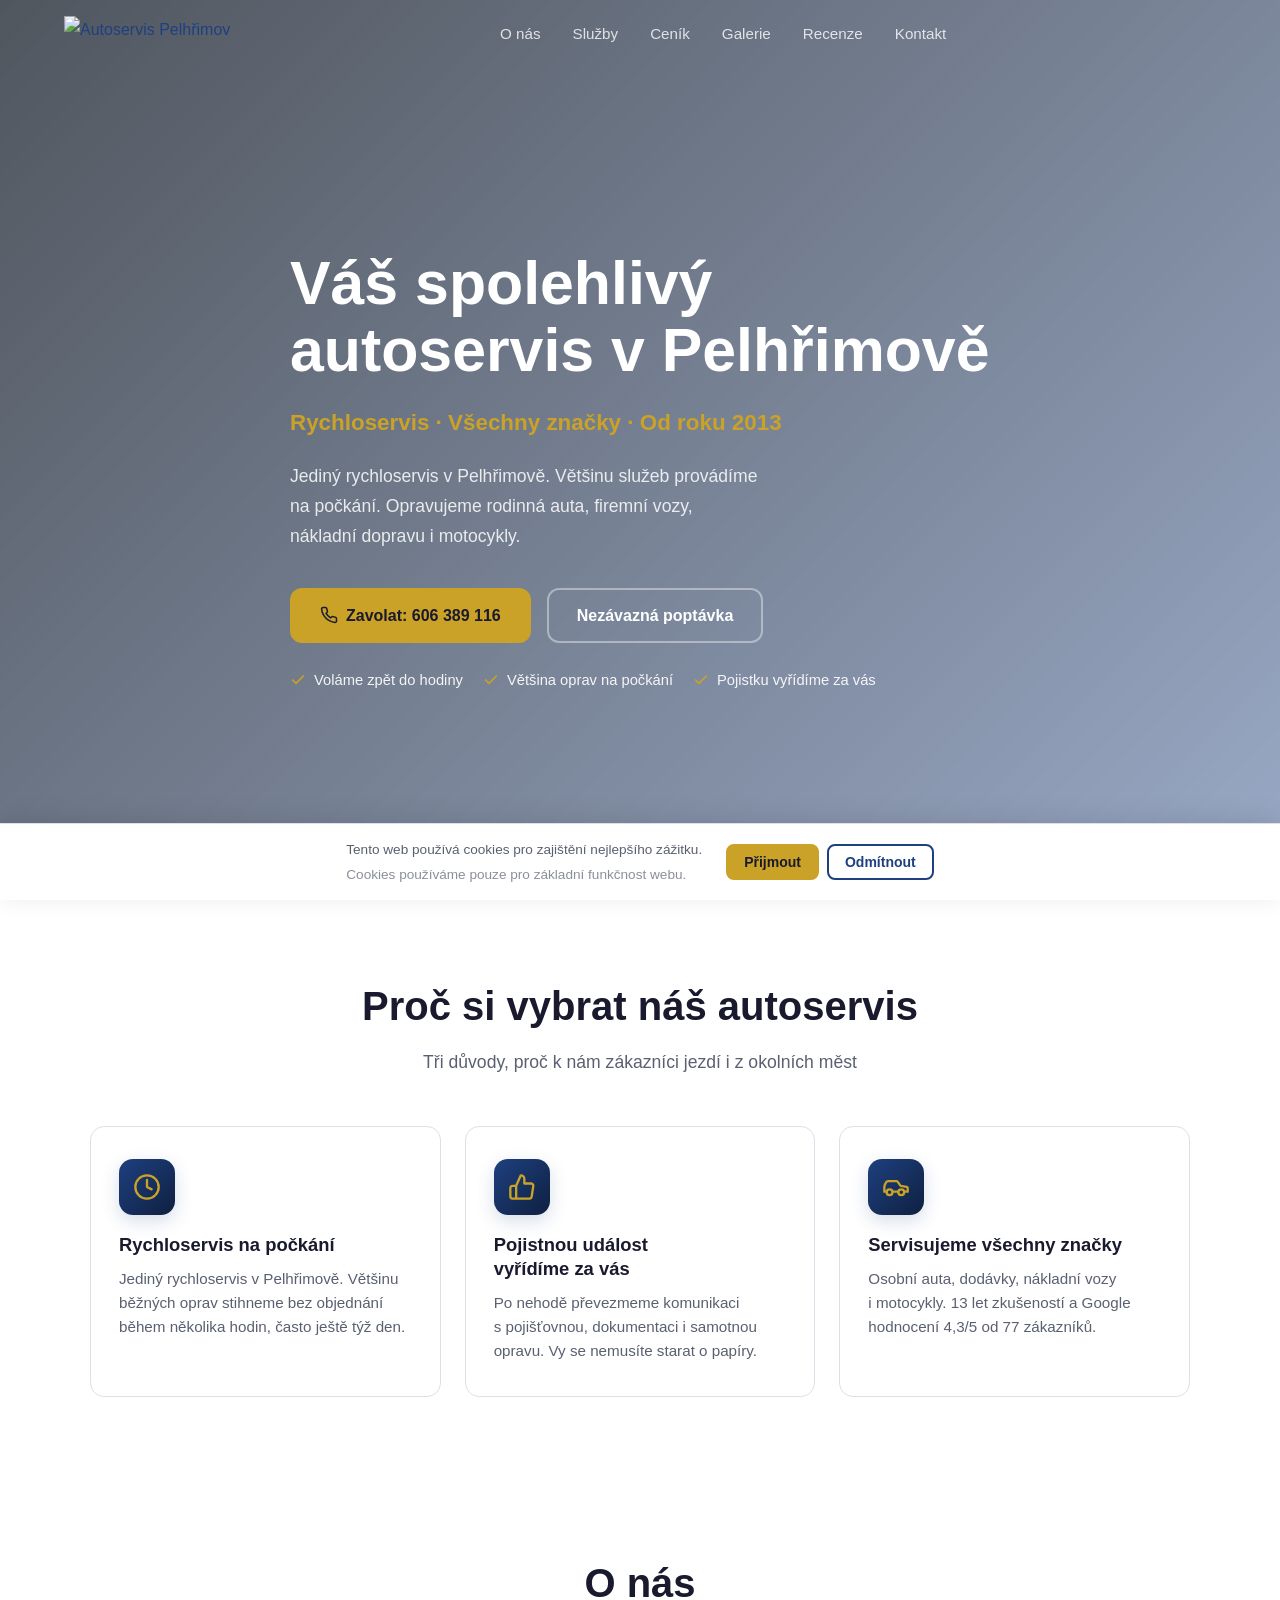
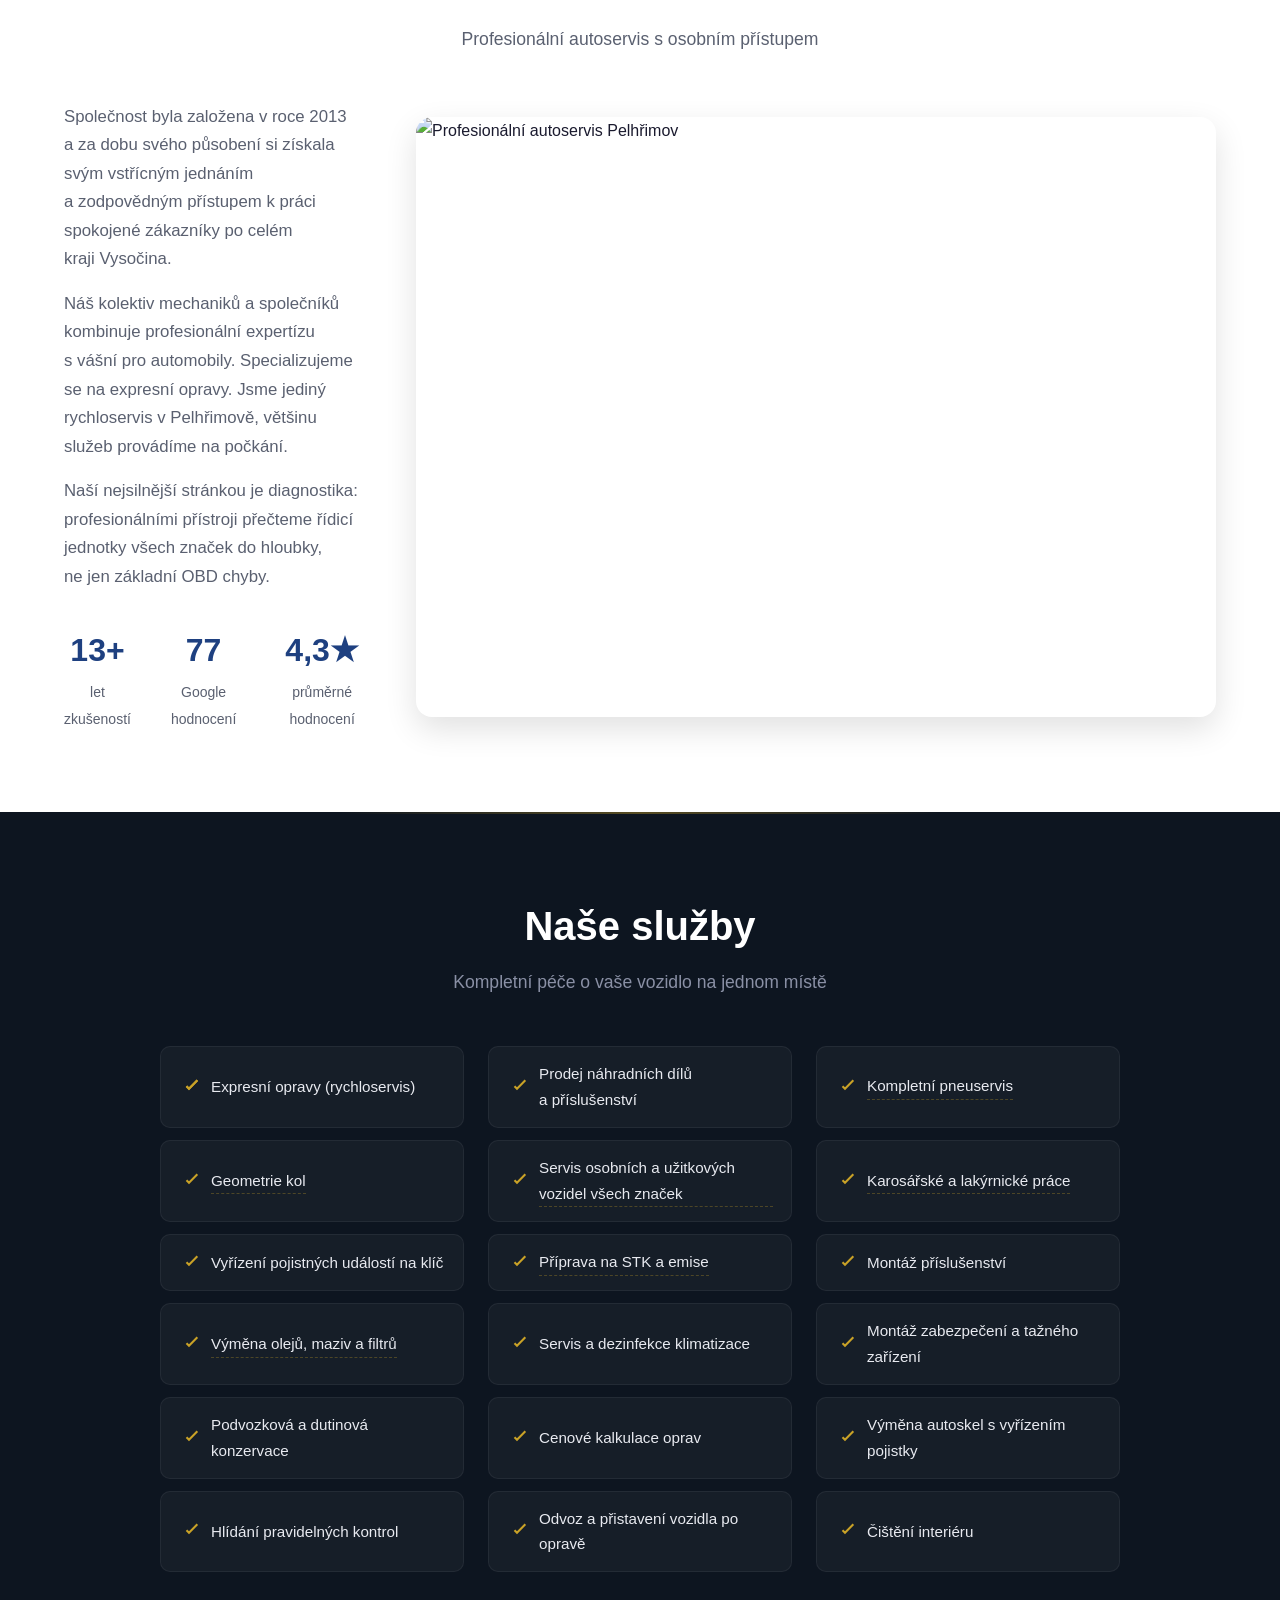
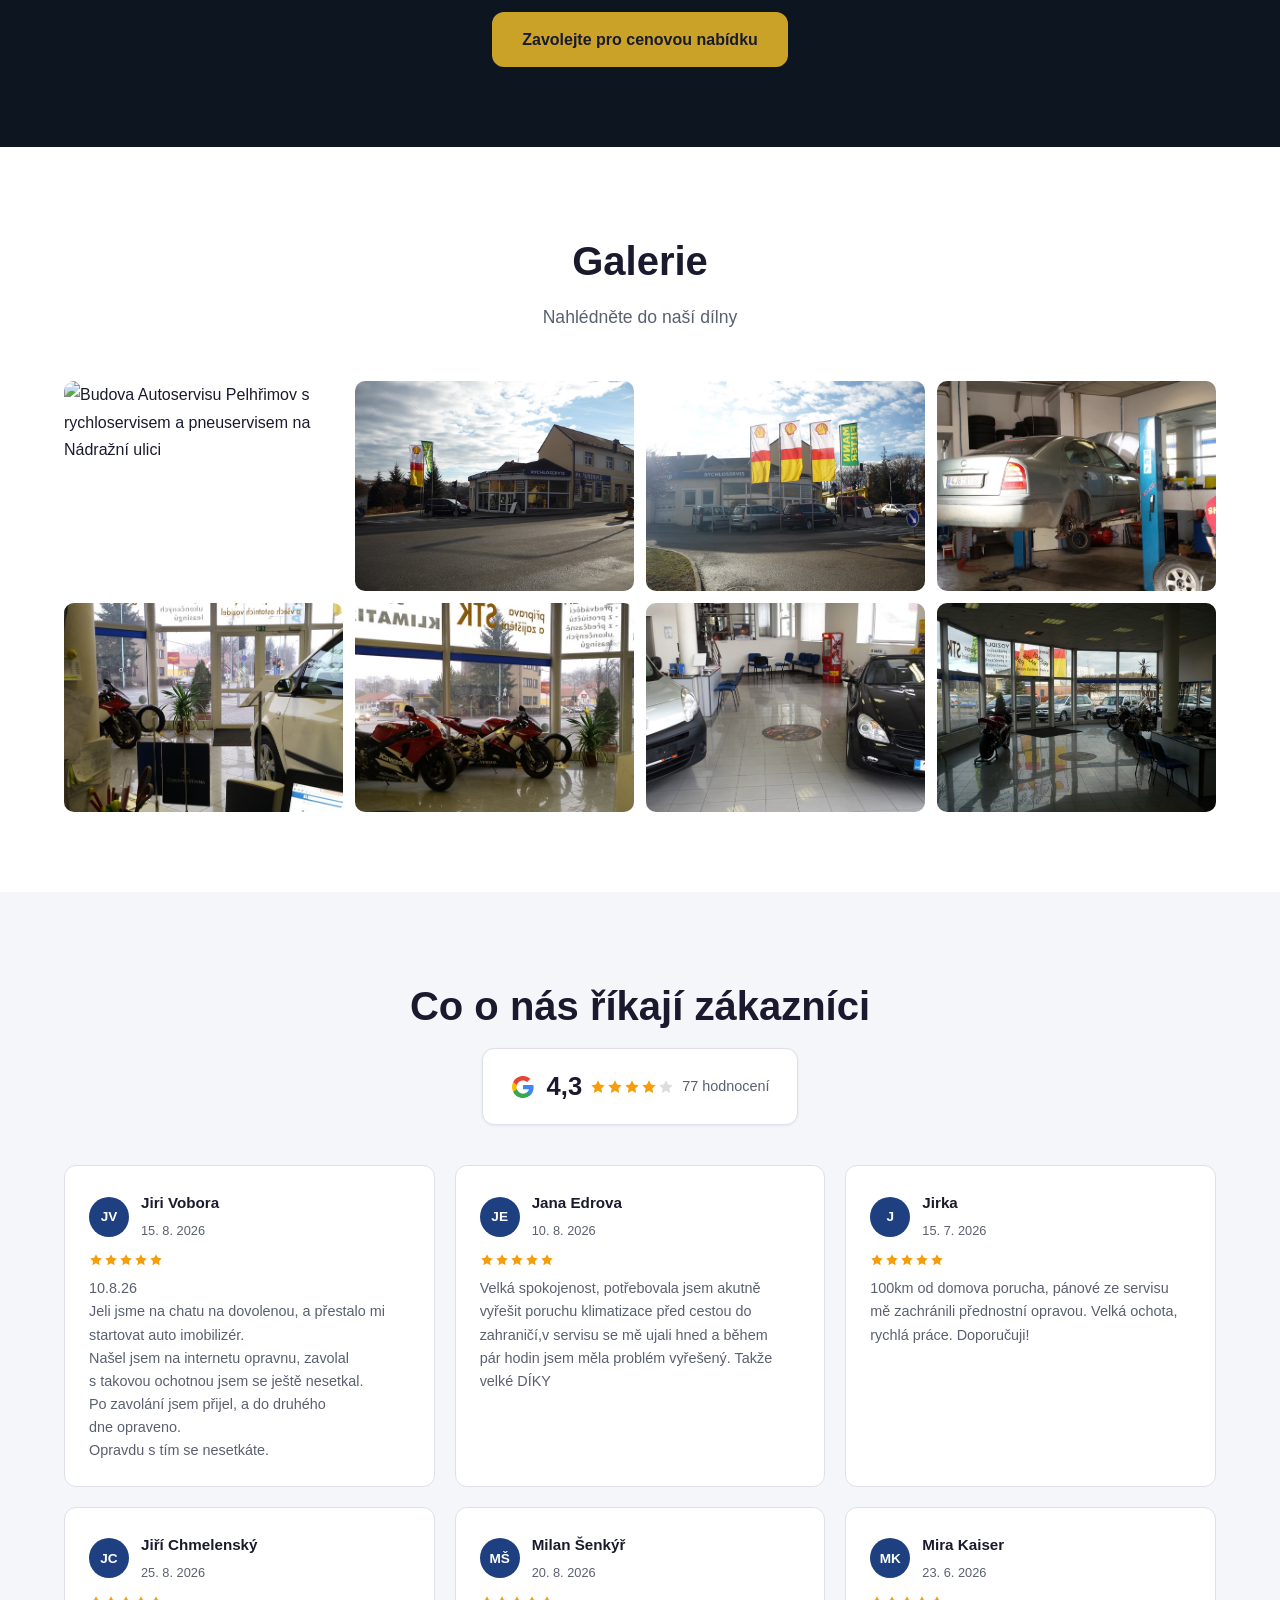
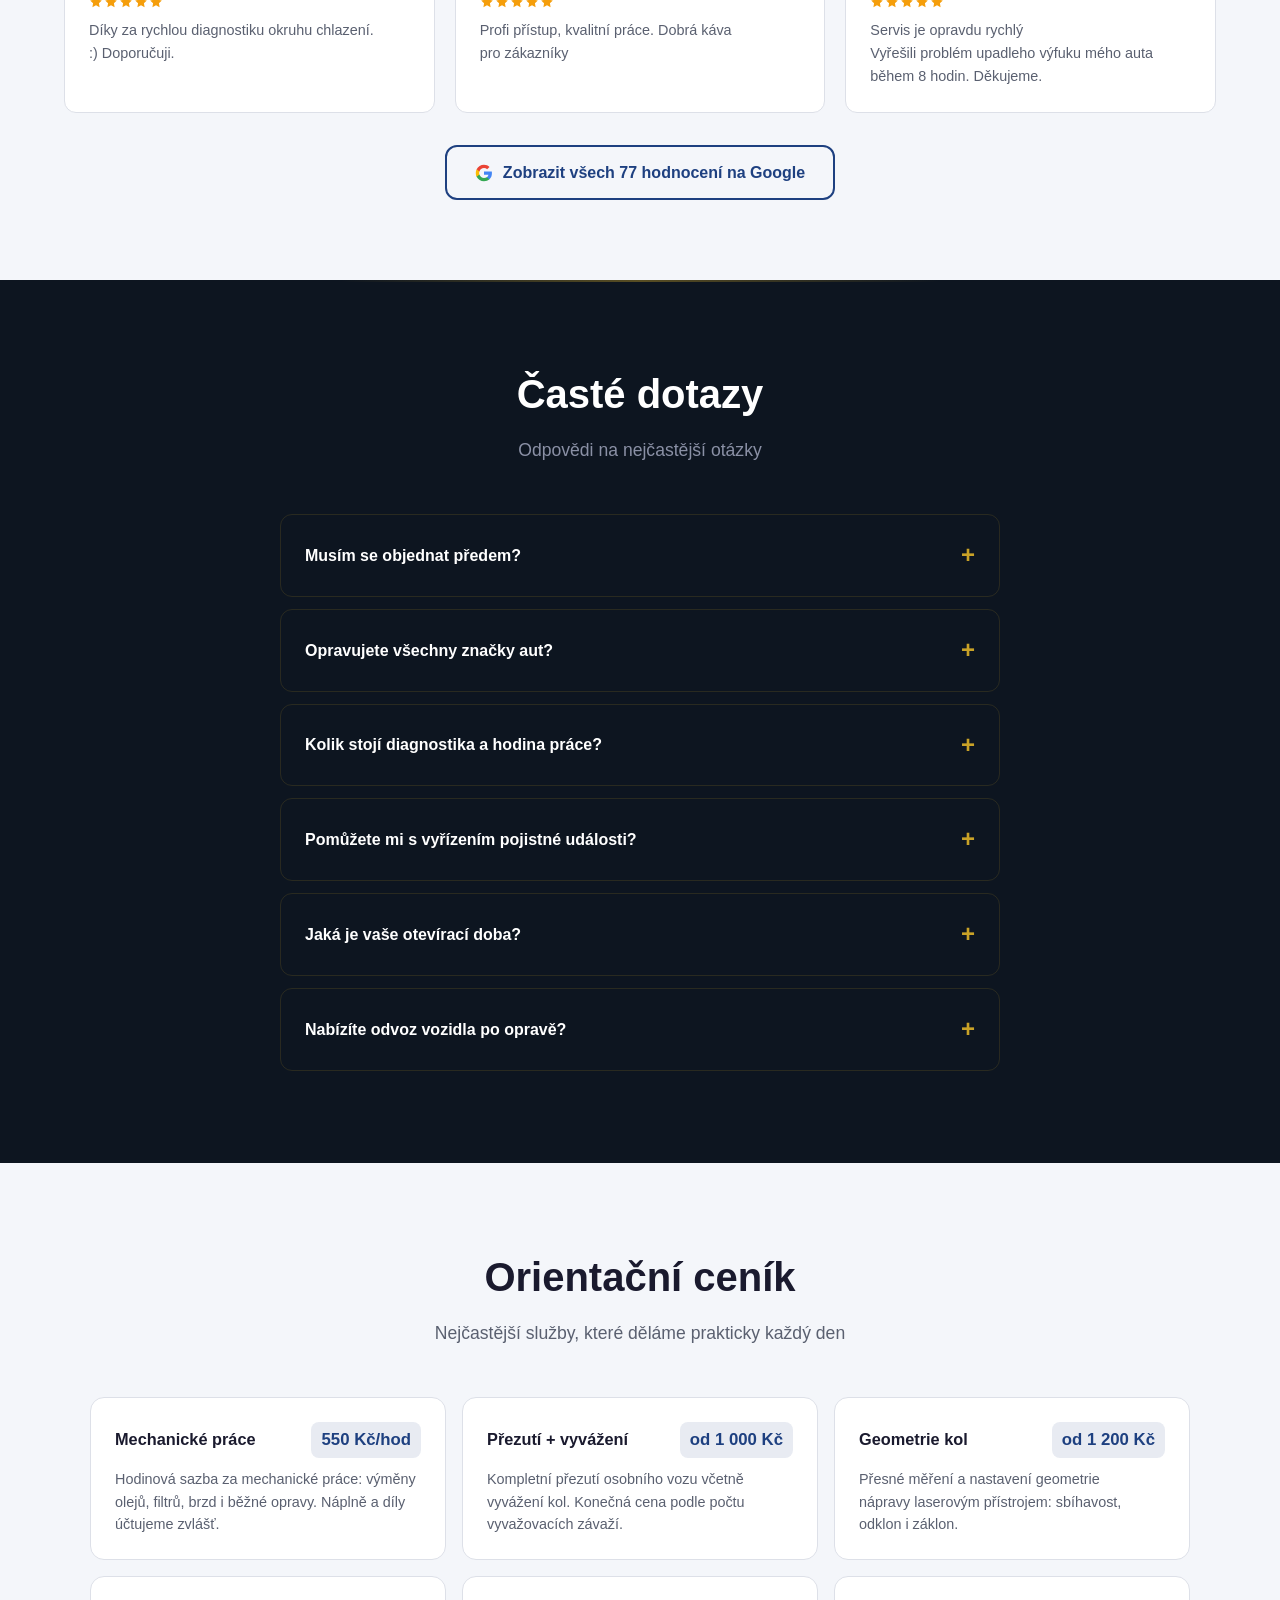
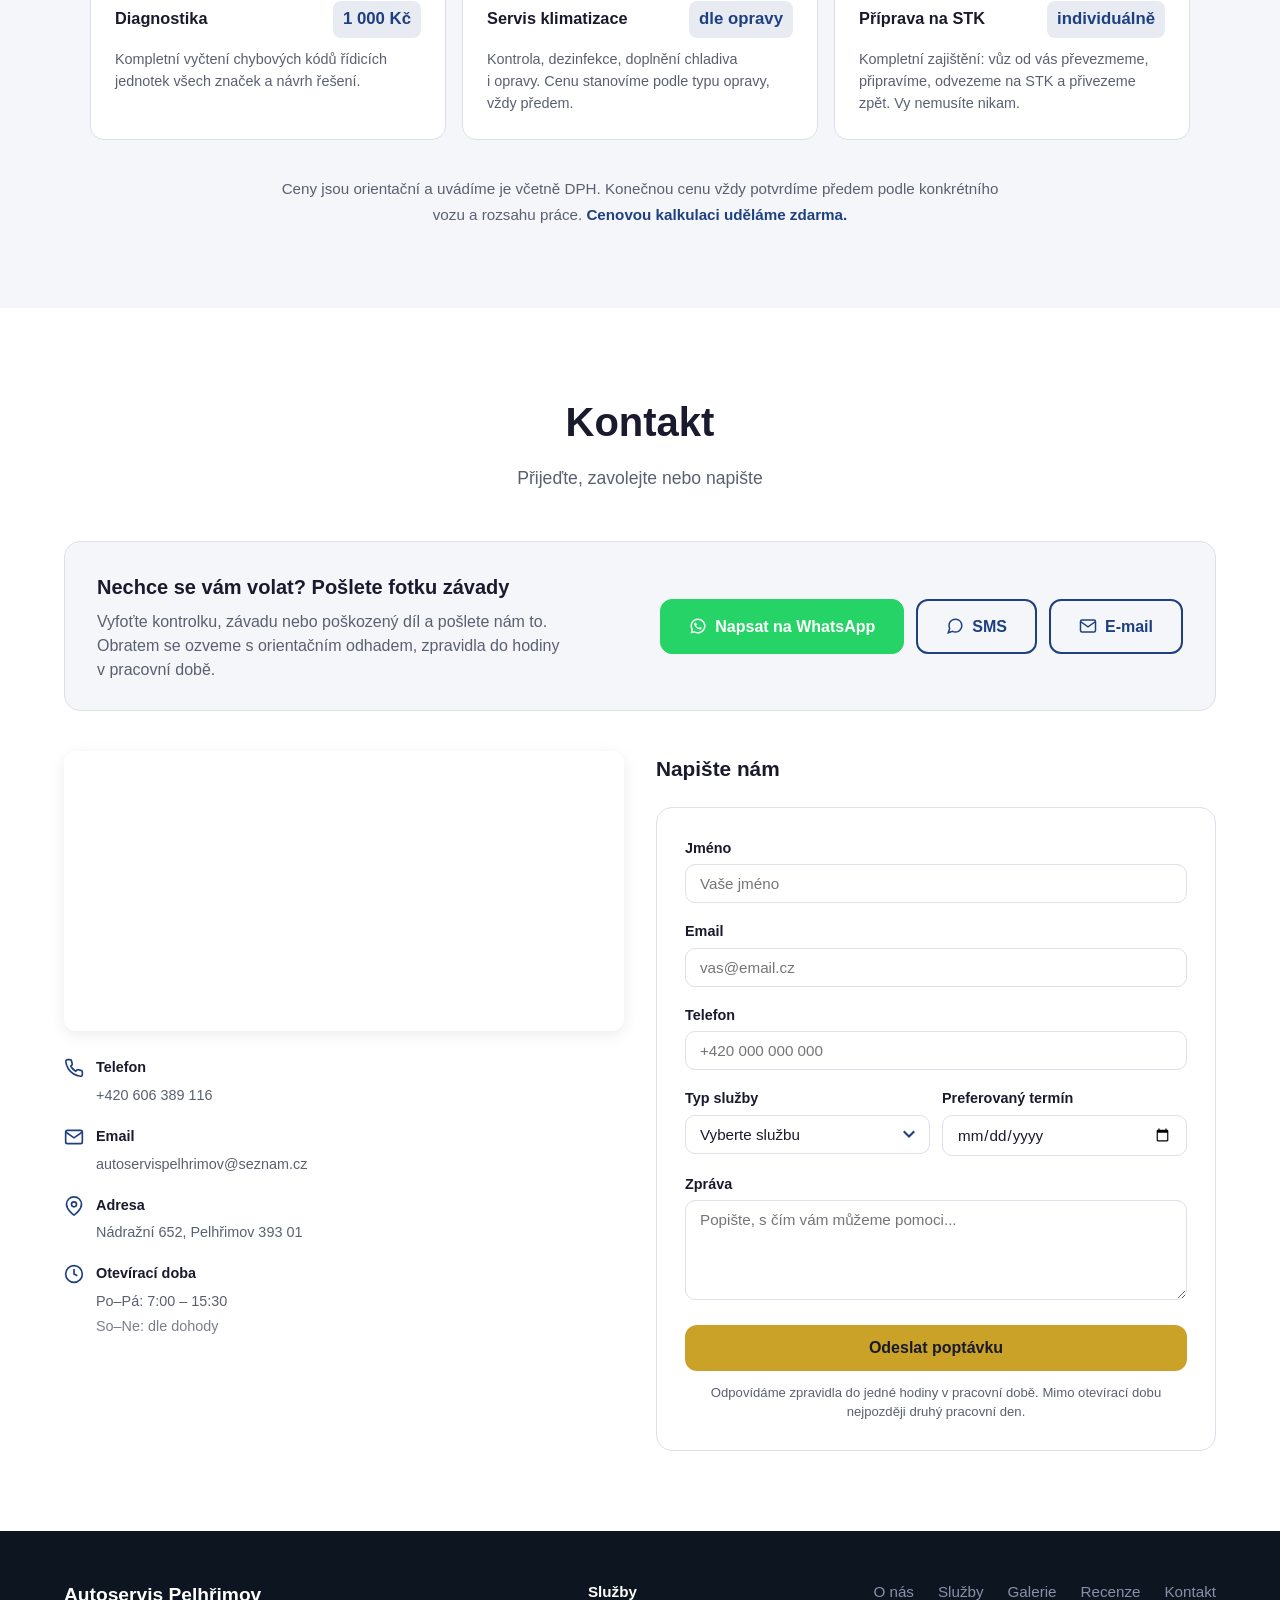
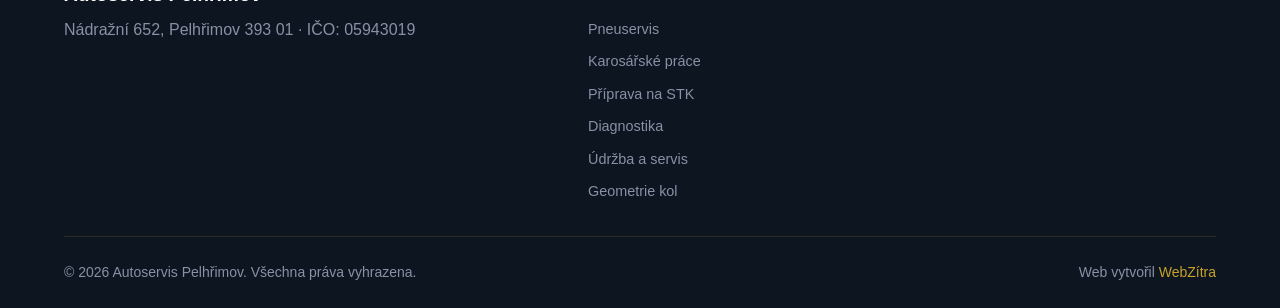
==== commit 521b0e10: "Geometrie: spravne ceske terminy (odklon = camber, zaklon = caster) Web psal "Odval (camber)" a "Odk" ====
--- a/index.html
+++ b/index.html
@@ -727,7 +727,7 @@
                         <h3>Geometrie kol</h3>
                         <span class="pricing-price">od 1&nbsp;200&nbsp;Kč</span>
                     </div>
-                    <p>Přesné měření a&nbsp;nastavení geometrie nápravy laserovým přístrojem: sbíhavost, odval i&nbsp;odklon.</p>
+                    <p>Přesné měření a&nbsp;nastavení geometrie nápravy laserovým přístrojem: sbíhavost, odklon i&nbsp;záklon.</p>
                 </div>
                 <div class="pricing-card" data-animate>
                     <div class="pricing-head">
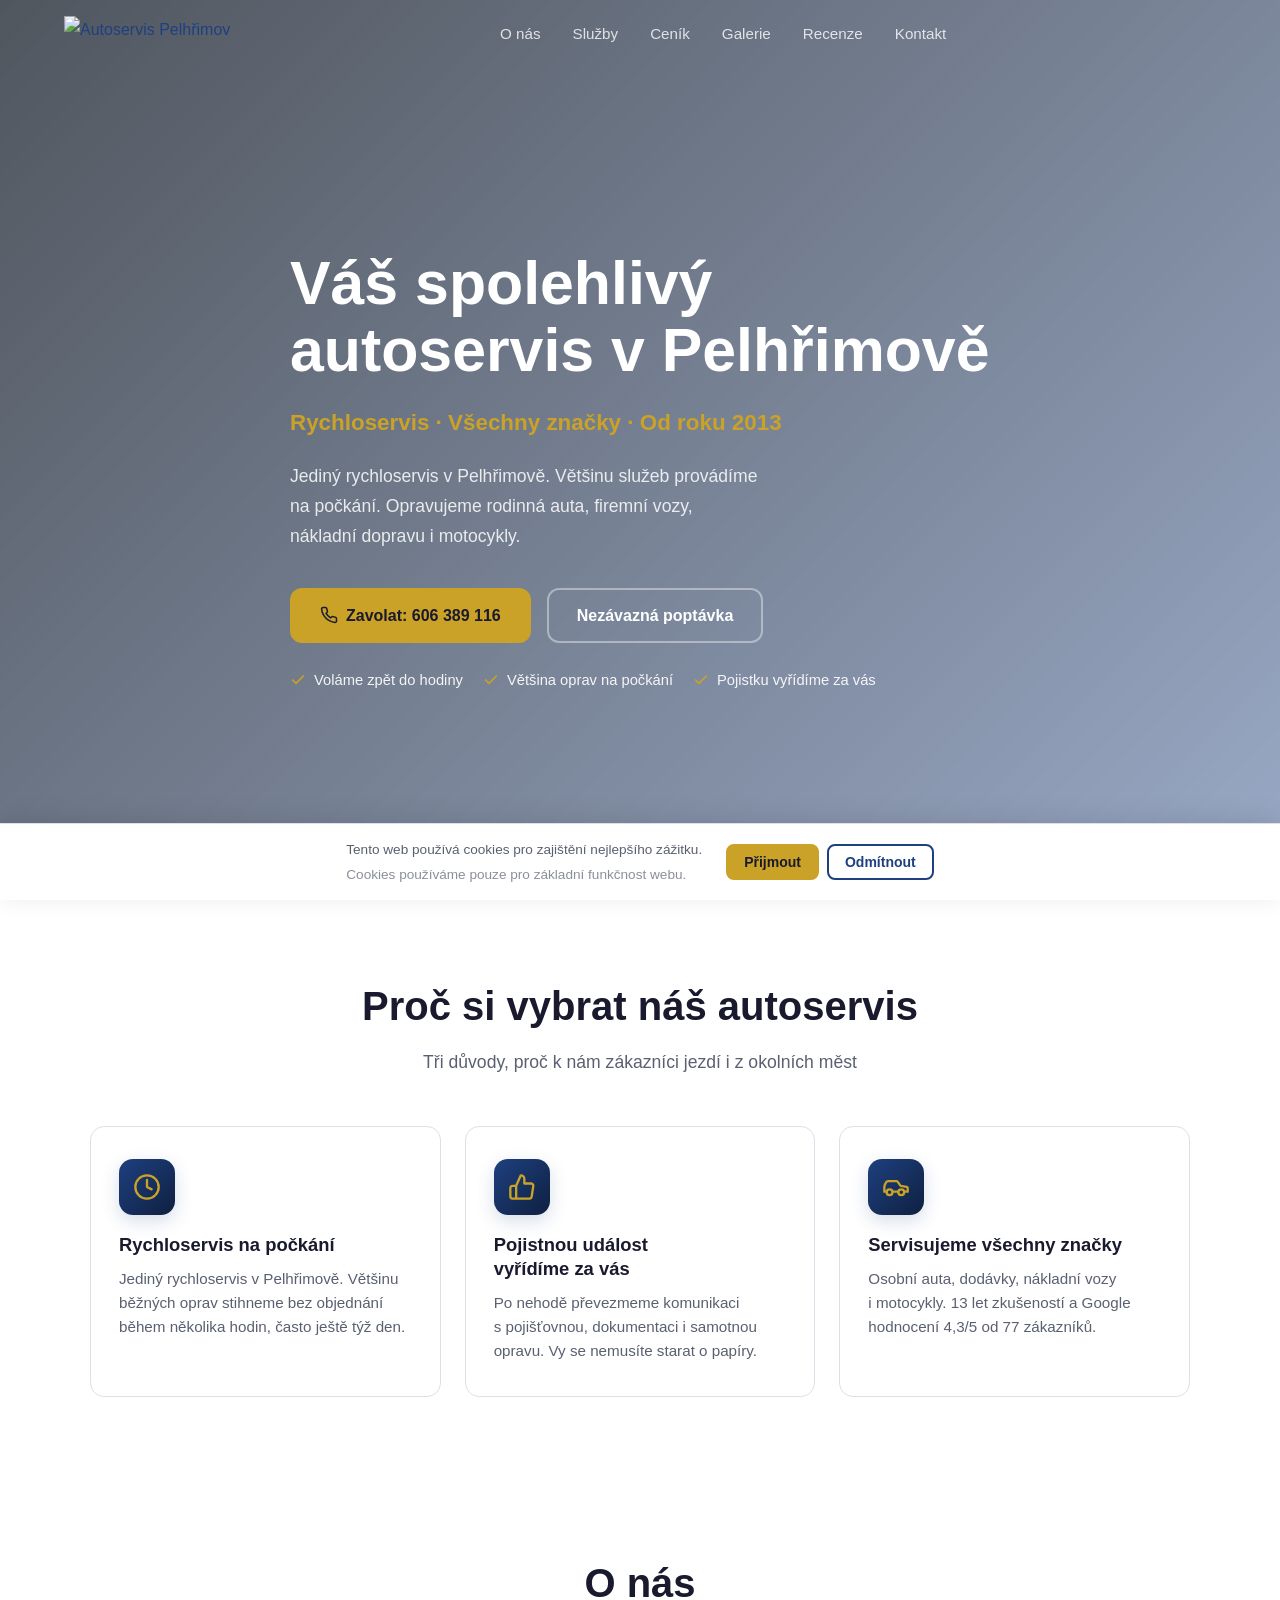
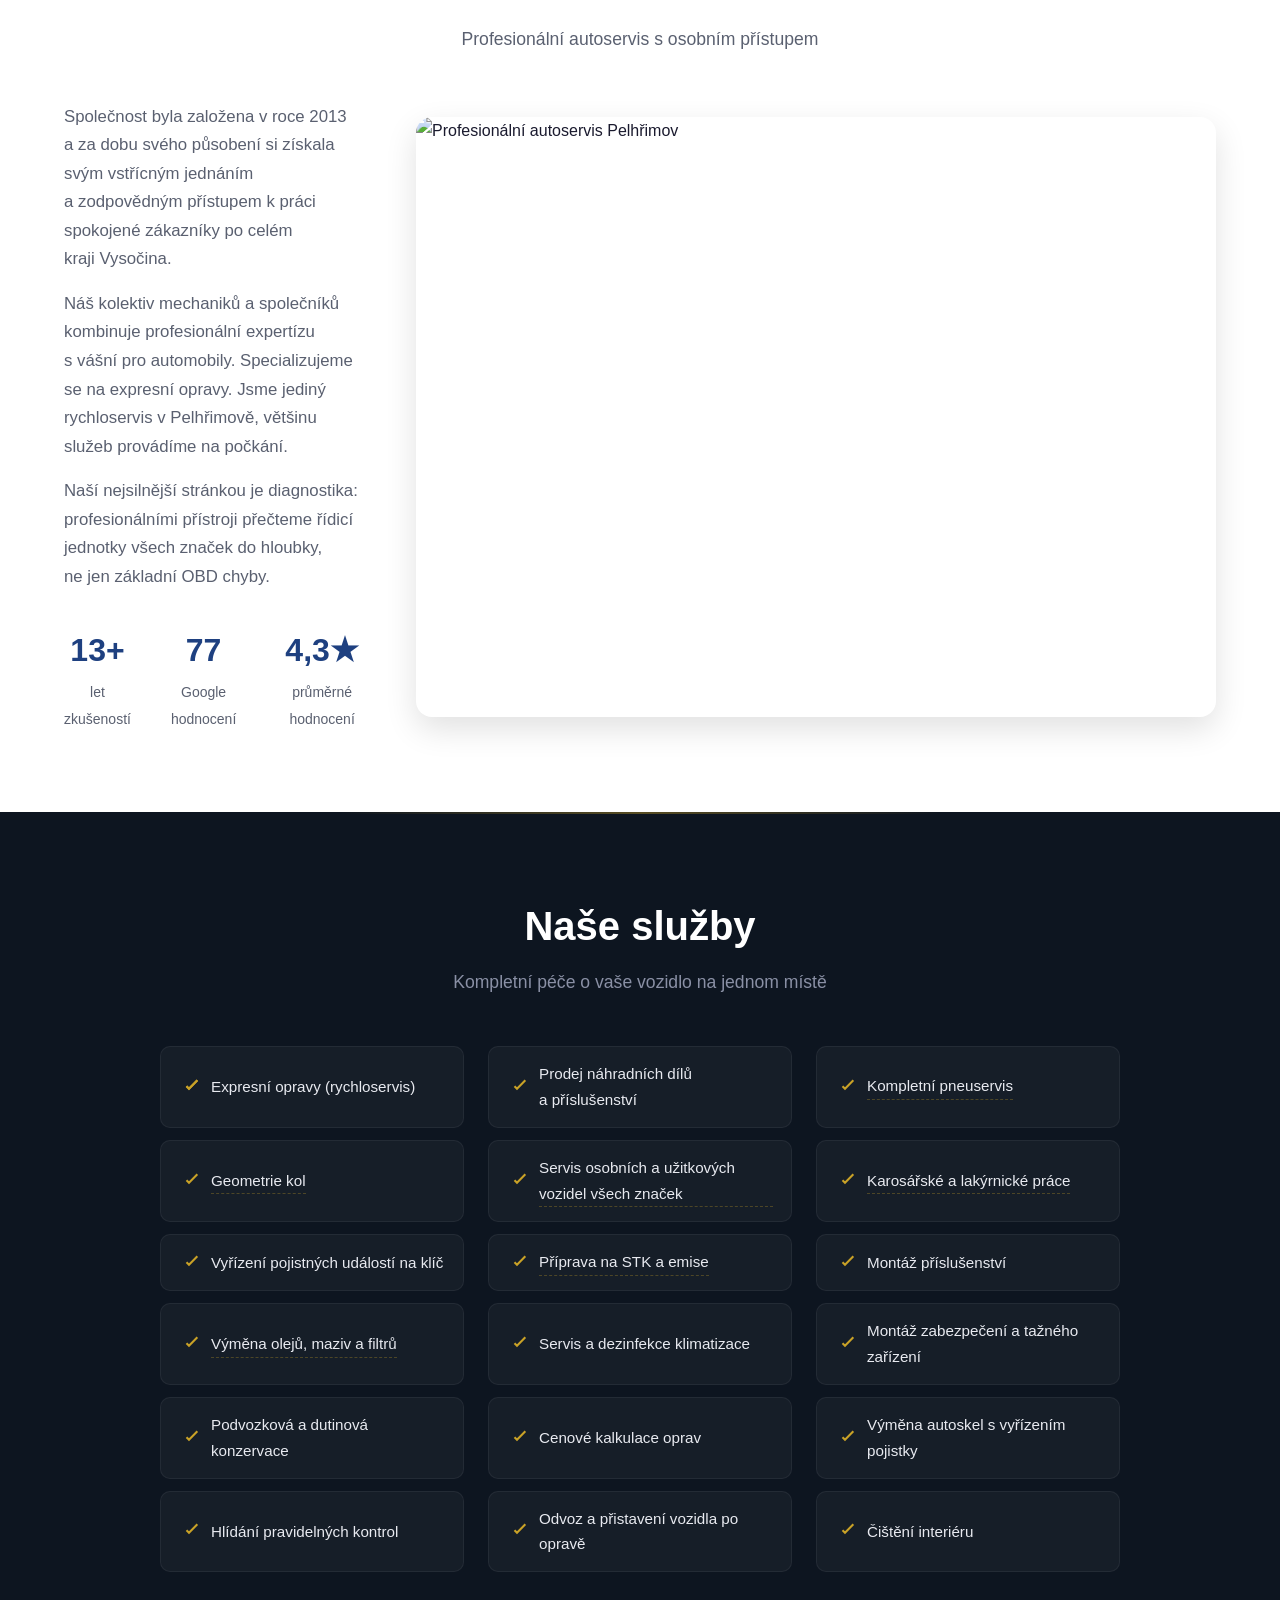
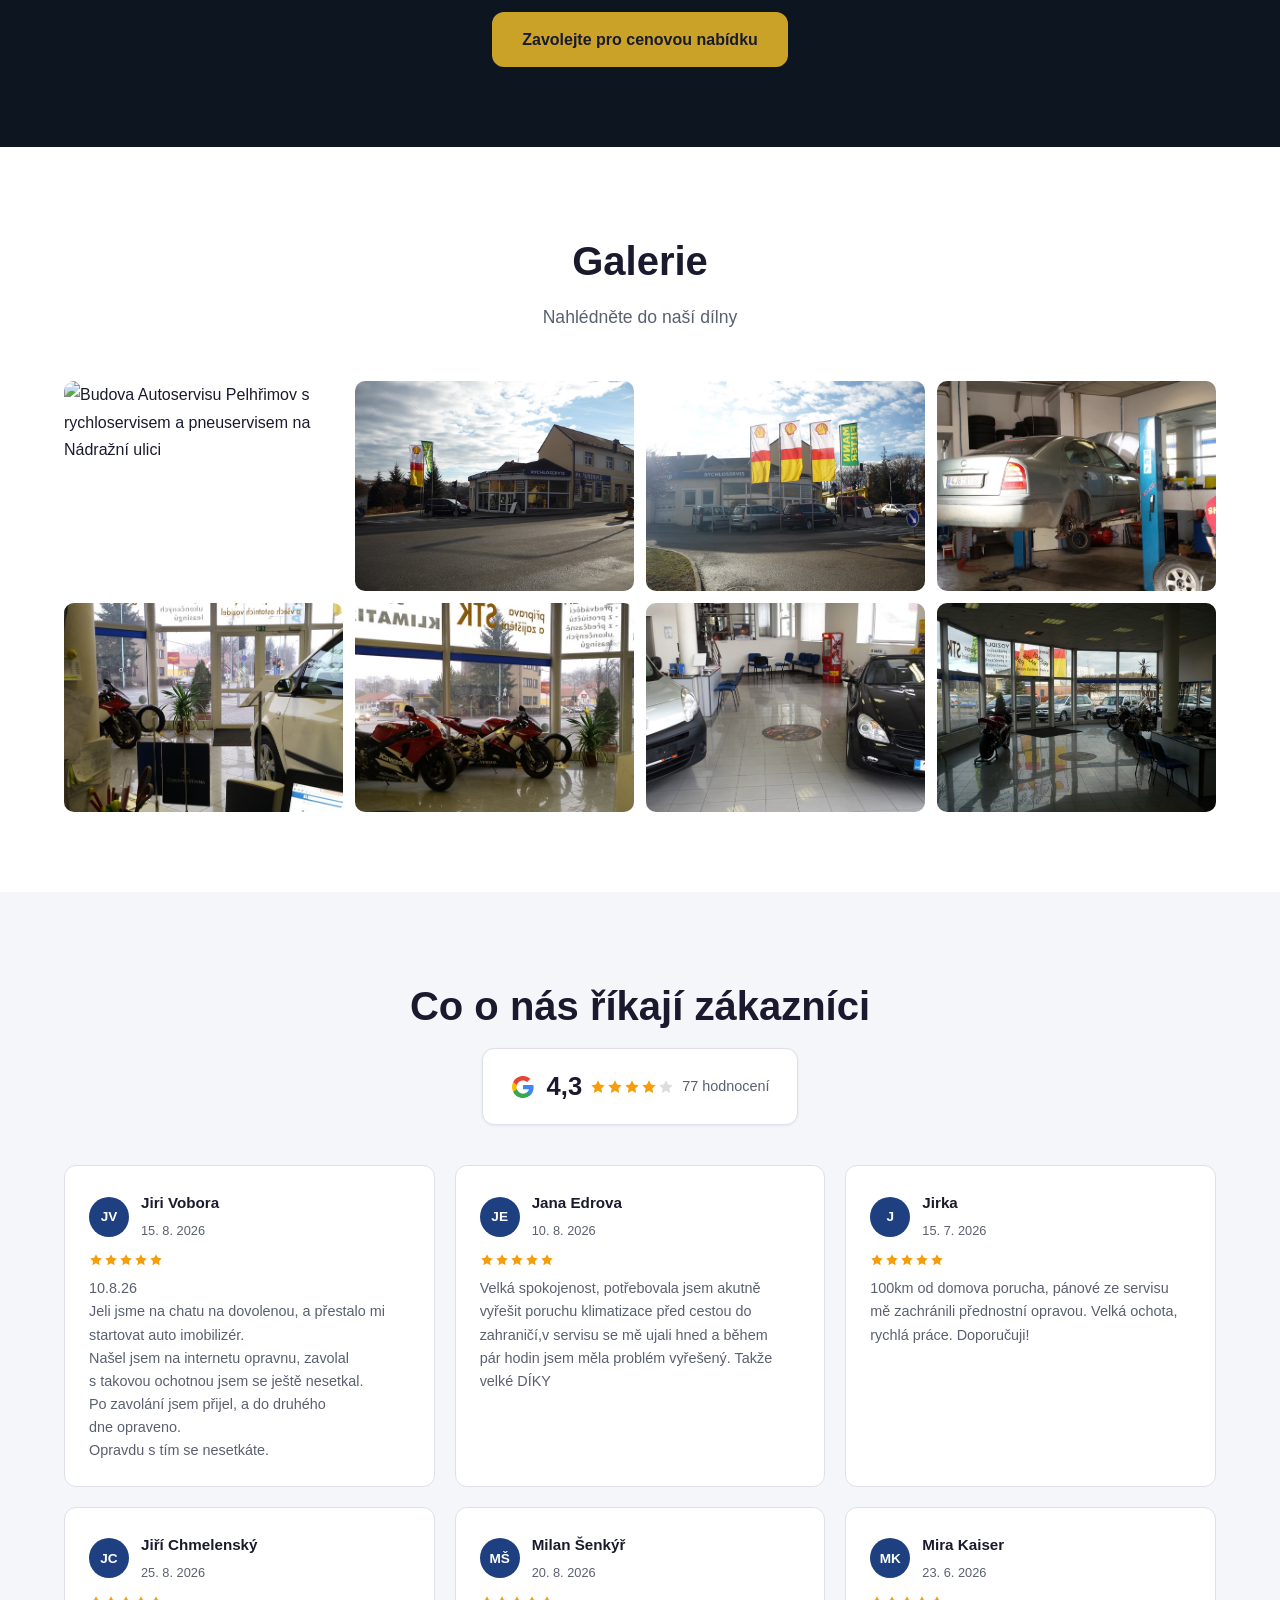
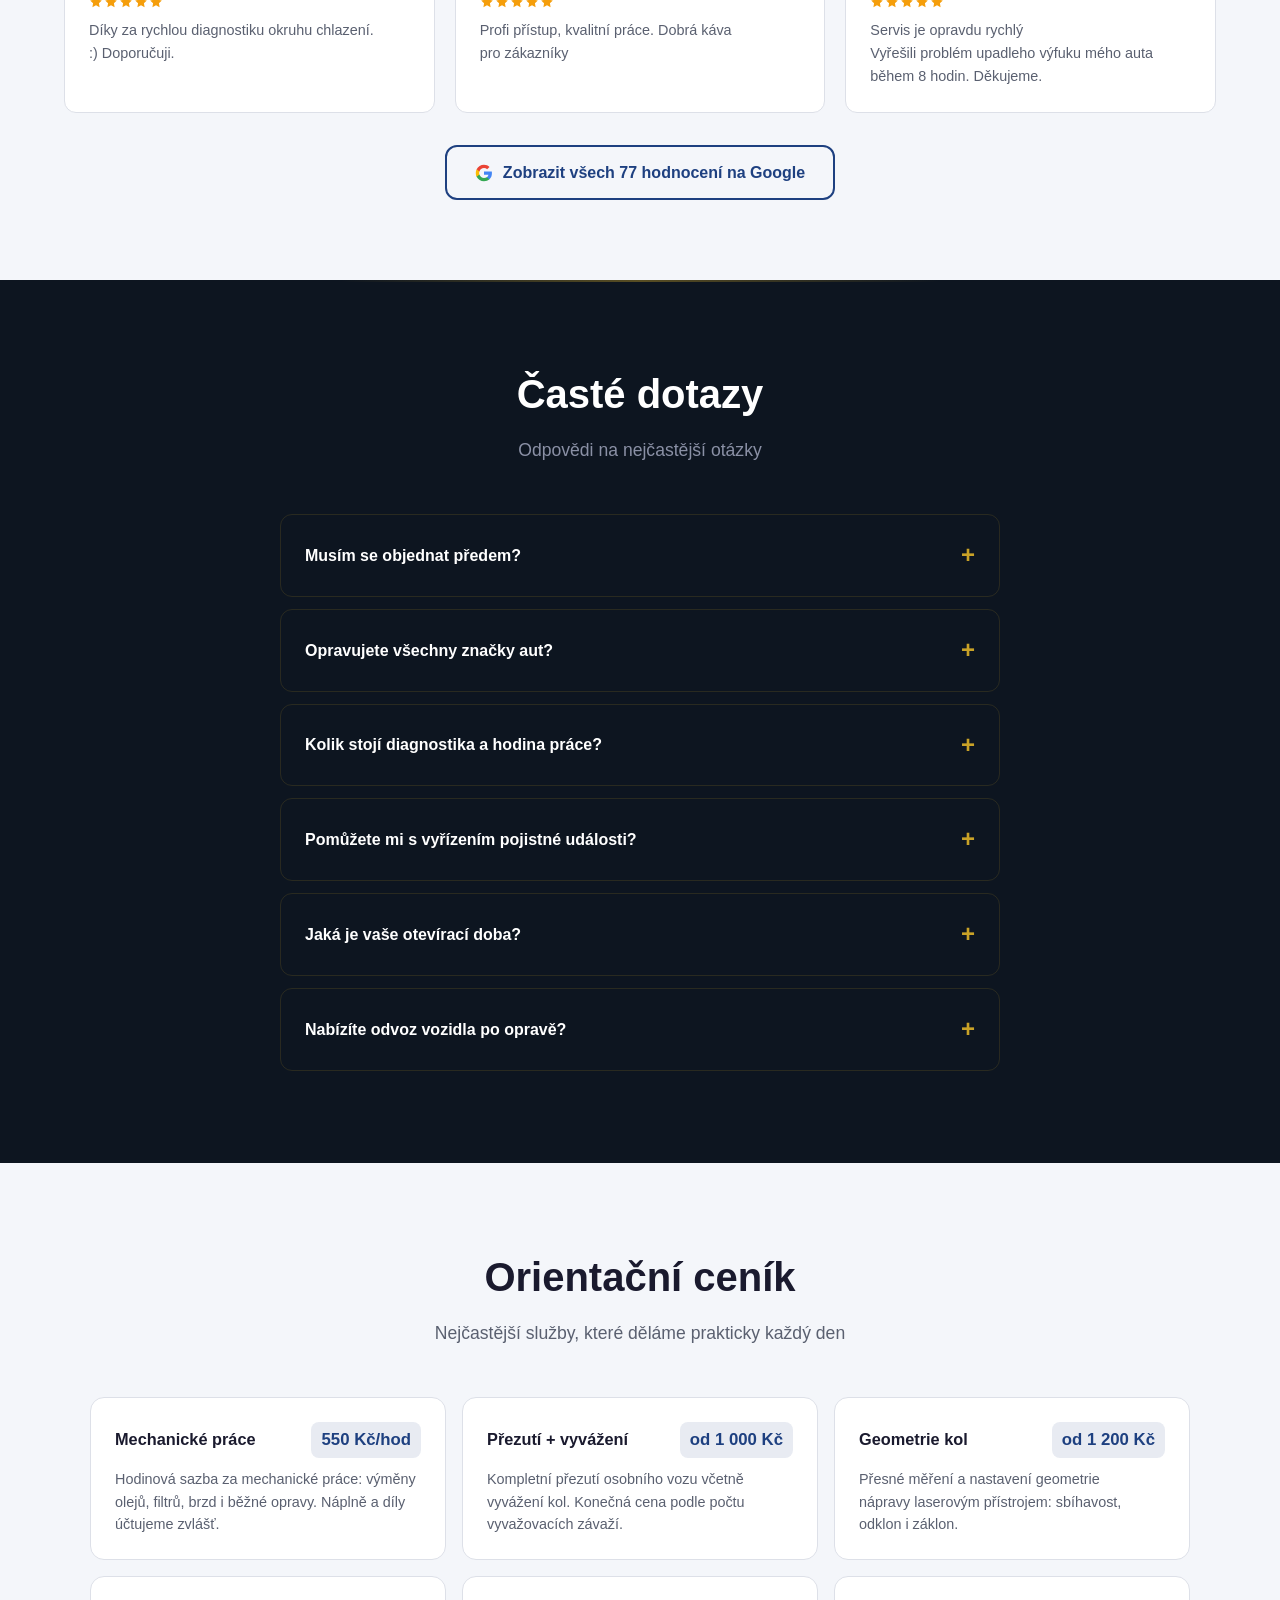
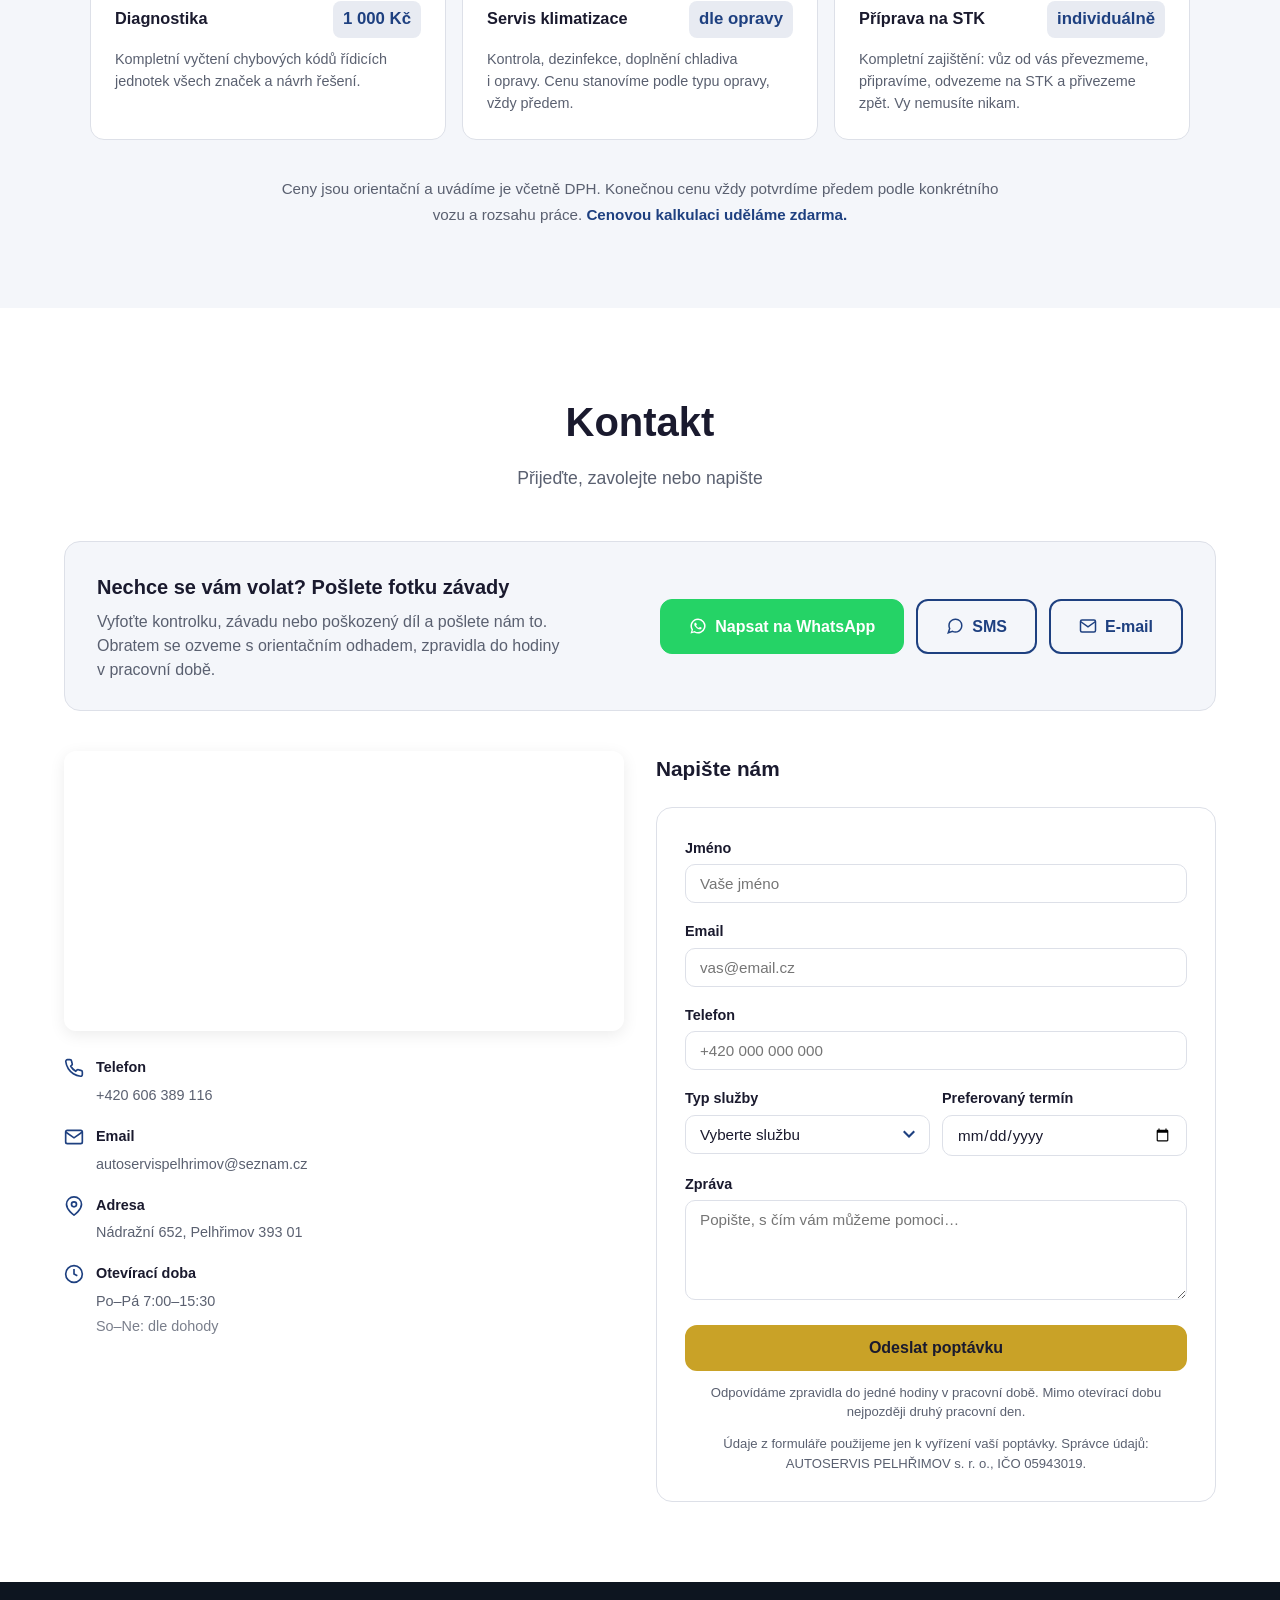
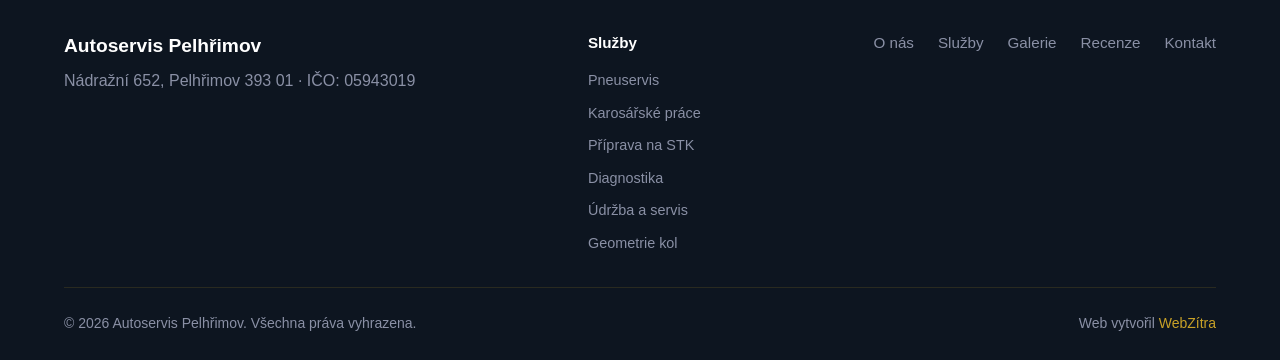
==== commit 22425a8c: "Admin v2: poptávky z formuláře, úprava ceníku, otevírací doby a oznámení - Formulář: pryč FormSubmit" ====
--- a/index.html
+++ b/index.html
@@ -129,18 +129,18 @@
             "itemListElement": [
                 {
                     "@type": "Offer",
+                    "description": "Přezutí a vyvážení osobního vozu, konečná cena podle počtu vyvažovacích závaží.",
+                    "itemOffered": {
+                        "@type": "Service",
+                        "name": "Pneuservis",
+                        "url": "https://autoservispelhrimov.cz/pneuservis/"
+                    },
                     "priceCurrency": "CZK",
-                    "description": "Přezutí a vyvážení osobního vozu, konečná cena podle počtu vyvažovacích závaží.",
                     "priceSpecification": {
                         "@type": "PriceSpecification",
                         "minPrice": "1000",
                         "priceCurrency": "CZK",
                         "valueAddedTaxIncluded": true
-                    },
-                    "itemOffered": {
-                        "@type": "Service",
-                        "name": "Pneuservis",
-                        "url": "https://autoservispelhrimov.cz/pneuservis/"
                     }
                 },
                 {
@@ -161,18 +161,24 @@
                 },
                 {
                     "@type": "Offer",
-                    "price": "1000",
-                    "priceCurrency": "CZK",
                     "description": "Kompletní vyčtení chybových kódů řídicích jednotek všech značek a návrh řešení.",
                     "itemOffered": {
                         "@type": "Service",
                         "name": "Diagnostika motoru",
                         "url": "https://autoservispelhrimov.cz/diagnostika/"
-                    }
+                    },
+                    "price": "1000",
+                    "priceCurrency": "CZK"
                 },
                 {
                     "@type": "Offer",
                     "description": "Hodinová sazba za mechanické práce, díly a náplně zvlášť.",
+                    "itemOffered": {
+                        "@type": "Service",
+                        "name": "Údržba a servis",
+                        "url": "https://autoservispelhrimov.cz/udrzba-a-servis/"
+                    },
+                    "priceCurrency": "CZK",
                     "priceSpecification": {
                         "@type": "UnitPriceSpecification",
                         "price": "550",
@@ -180,27 +186,22 @@
                         "unitCode": "HUR",
                         "unitText": "hodina",
                         "valueAddedTaxIncluded": true
-                    },
-                    "itemOffered": {
-                        "@type": "Service",
-                        "name": "Údržba a servis",
-                        "url": "https://autoservispelhrimov.cz/udrzba-a-servis/"
                     }
                 },
                 {
                     "@type": "Offer",
+                    "description": "Měření a nastavení geometrie nápravy laserovým přístrojem.",
+                    "itemOffered": {
+                        "@type": "Service",
+                        "name": "Geometrie kol",
+                        "url": "https://autoservispelhrimov.cz/geometrie/"
+                    },
                     "priceCurrency": "CZK",
-                    "description": "Měření a nastavení geometrie nápravy laserovým přístrojem.",
                     "priceSpecification": {
                         "@type": "PriceSpecification",
                         "minPrice": "1200",
                         "priceCurrency": "CZK",
                         "valueAddedTaxIncluded": true
-                    },
-                    "itemOffered": {
-                        "@type": "Service",
-                        "name": "Geometrie kol",
-                        "url": "https://autoservispelhrimov.cz/geometrie/"
                     }
                 },
                 {
@@ -684,7 +685,7 @@
                 </details>
                 <details class="faq-item" data-animate>
                     <summary class="faq-question">Kolik stojí diagnostika a&nbsp;hodina práce?</summary>
-                    <div class="faq-answer"><p>Diagnostika stojí 1&nbsp;000&nbsp;Kč, hodina mechanických prací 550&nbsp;Kč. Ceny jsou včetně DPH, díly a&nbsp;náplně účtujeme zvlášť. Konečnou cenu potvrdíme vždy předem, kalkulace je zdarma.</p></div>
+                    <div class="faq-answer"><p>Diagnostika stojí <span data-castka="diagnostika">1&nbsp;000&nbsp;Kč</span>, hodina mechanických prací <span data-castka="mechanicke-prace">550&nbsp;Kč</span>. Ceny jsou včetně DPH, díly a&nbsp;náplně účtujeme zvlášť. Konečnou cenu potvrdíme vždy předem, kalkulace je zdarma.</p></div>
                 </details>
                 <details class="faq-item" data-animate>
                     <summary class="faq-question">Pomůžete mi s&nbsp;vyřízením pojistné události?</summary>
@@ -692,7 +693,7 @@
                 </details>
                 <details class="faq-item" data-animate>
                     <summary class="faq-question">Jaká je vaše otevírací doba?</summary>
-                    <div class="faq-answer"><p>Otevřeno máme pondělí až pátek od 7:00 do 15:30. O&nbsp;víkendech pracujeme po dohodě, stačí zavolat.</p></div>
+                    <div class="faq-answer"><p><span data-doba="veta">Otevřeno máme pondělí až pátek od 7:00 do 15:30. O&nbsp;víkendech pracujeme po dohodě, stačí zavolat.</span></p></div>
                 </details>
                 <details class="faq-item" data-animate>
                     <summary class="faq-question">Nabízíte odvoz vozidla po opravě?</summary>
@@ -711,42 +712,42 @@
                 <div class="pricing-card" data-animate>
                     <div class="pricing-head">
                         <h3>Mechanické práce</h3>
-                        <span class="pricing-price">550&nbsp;Kč/hod</span>
+                        <span class="pricing-price" data-cena="mechanicke-prace">550&nbsp;Kč/hod</span>
                     </div>
                     <p>Hodinová sazba za&nbsp;mechanické práce: výměny olejů, filtrů, brzd i&nbsp;běžné opravy. Náplně a&nbsp;díly účtujeme zvlášť.</p>
                 </div>
                 <div class="pricing-card" data-animate>
                     <div class="pricing-head">
                         <h3>Přezutí + vyvážení</h3>
-                        <span class="pricing-price">od 1&nbsp;000&nbsp;Kč</span>
+                        <span class="pricing-price" data-cena="prezuti">od 1&nbsp;000&nbsp;Kč</span>
                     </div>
                     <p>Kompletní přezutí osobního vozu včetně vyvážení kol. Konečná cena podle počtu vyvažovacích závaží.</p>
                 </div>
                 <div class="pricing-card" data-animate>
                     <div class="pricing-head">
                         <h3>Geometrie kol</h3>
-                        <span class="pricing-price">od 1&nbsp;200&nbsp;Kč</span>
+                        <span class="pricing-price" data-cena="geometrie">od 1&nbsp;200&nbsp;Kč</span>
                     </div>
                     <p>Přesné měření a&nbsp;nastavení geometrie nápravy laserovým přístrojem: sbíhavost, odklon i&nbsp;záklon.</p>
                 </div>
                 <div class="pricing-card" data-animate>
                     <div class="pricing-head">
                         <h3>Diagnostika</h3>
-                        <span class="pricing-price">1&nbsp;000&nbsp;Kč</span>
+                        <span class="pricing-price" data-cena="diagnostika">1&nbsp;000&nbsp;Kč</span>
                     </div>
                     <p>Kompletní vyčtení chybových kódů řídicích jednotek všech značek a&nbsp;návrh řešení.</p>
                 </div>
                 <div class="pricing-card" data-animate>
                     <div class="pricing-head">
                         <h3>Servis klimatizace</h3>
-                        <span class="pricing-price">dle opravy</span>
+                        <span class="pricing-price" data-cena="klimatizace">dle opravy</span>
                     </div>
                     <p>Kontrola, dezinfekce, doplnění chladiva i&nbsp;opravy. Cenu stanovíme podle typu opravy, vždy předem.</p>
                 </div>
                 <div class="pricing-card" data-animate>
                     <div class="pricing-head">
                         <h3>Příprava na&nbsp;STK</h3>
-                        <span class="pricing-price">individuálně</span>
+                        <span class="pricing-price" data-cena="stk">individuálně</span>
                     </div>
                     <p>Kompletní zajištění: vůz od&nbsp;vás převezmeme, připravíme, odvezeme na&nbsp;STK a&nbsp;přivezeme zpět. Vy nemusíte nikam.</p>
                 </div>
@@ -811,7 +812,7 @@
                             <svg width="20" height="20" viewBox="0 0 24 24" fill="none" stroke="currentColor" stroke-width="2"><circle cx="12" cy="12" r="10"/><path d="M12 6v6l4 2"/></svg>
                             <div>
                                 <strong>Otevírací doba</strong>
-                                <span>Po–Pá: 7:00 – 15:30</span>
+                                <span data-doba="kratce">Po–Pá 7:00–15:30</span>
                                 <span class="contact-note">So–Ne: dle dohody</span>
                             </div>
                         </div>
@@ -819,14 +820,11 @@
                 </div>
                 <div class="contact-right">
                     <h3 class="contact-form-title">Napište nám</h3>
-                    <form class="contact-form" action="https://formsubmit.co/autoservispelhrimov@seznam.cz" method="POST">
-                        <input type="hidden" name="_subject" value="Nová zpráva z webu autoservispelhrimov.cz">
-                        <input type="hidden" name="_next" value="https://autoservispelhrimov.cz/#kontakt">
-                        <input type="hidden" name="_captcha" value="false">
-                        <input type="text" name="_honey" style="display:none">
+                    <form class="contact-form" method="post">
+                        <input type="text" name="web_honey" tabindex="-1" autocomplete="off" aria-hidden="true" style="position:absolute;left:-9999px;width:1px;height:1px;opacity:0">
                         <div class="form-group">
                             <label for="name">Jméno</label>
-                            <input type="text" id="name" name="name" required placeholder="Vaše jméno">
+                            <input type="text" id="name" name="Jméno" required placeholder="Vaše jméno">
                         </div>
                         <div class="form-group">
                             <label for="email">Email</label>
@@ -834,17 +832,18 @@
                         </div>
                         <div class="form-group">
                             <label for="phone">Telefon</label>
-                            <input type="tel" id="phone" name="phone" placeholder="+420 000 000 000">
+                            <input type="tel" id="phone" name="Telefon" placeholder="+420 000 000 000">
                         </div>
                         <div class="form-row">
                             <div class="form-group">
                                 <label for="service">Typ služby</label>
-                                <select id="service" name="service">
+                                <select id="service" name="Služba">
                                     <option value="">Vyberte službu</option>
                                     <option>Pneuservis / přezutí</option>
                                     <option>Geometrie kol</option>
                                     <option>Výměna oleje a&nbsp;filtrů</option>
                                     <option>Diagnostika</option>
+                                    <option>Servis klimatizace</option>
                                     <option>Příprava na&nbsp;STK</option>
                                     <option>Karosářské práce</option>
                                     <option>Pojistná událost</option>
@@ -853,16 +852,33 @@
                             </div>
                             <div class="form-group">
                                 <label for="preferred-date">Preferovaný termín</label>
-                                <input type="date" id="preferred-date" name="preferred_date">
+                                <input type="date" id="preferred-date" name="Termín">
                             </div>
                         </div>
                         <div class="form-group">
                             <label for="message">Zpráva</label>
-                            <textarea id="message" name="message" rows="4" required placeholder="Popište, s čím vám můžeme pomoci..."></textarea>
+                            <textarea id="message" name="Zpráva" rows="4" required placeholder="Popište, s čím vám můžeme pomoci…"></textarea>
                         </div>
                         <button type="submit" class="btn btn-primary btn-full">Odeslat poptávku</button>
+                        <p class="form-msg" role="alert" hidden style="color:#b3261e;font-weight:600;margin-top:10px"></p>
                         <p class="form-note">Odpovídáme zpravidla do&nbsp;jedné hodiny v&nbsp;pracovní době. Mimo otevírací dobu nejpozději druhý pracovní den.</p>
+                        <p class="form-note">Údaje z&nbsp;formuláře použijeme jen k&nbsp;vyřízení vaší poptávky. Správce údajů: AUTOSERVIS PELHŘIMOV s.&nbsp;r.&nbsp;o., IČO 05943019.</p>
+                        <noscript><p class="form-note">Formulář potřebuje zapnutý JavaScript. Napište nám na autoservispelhrimov@seznam.cz nebo zavolejte 606&nbsp;389&nbsp;116.</p></noscript>
                     </form>
+                    <!-- WZ-LEADS: poptávka se uloží na platformě WebZítra (i když e-mail selže) a přijde e-mailem; vidět je v /admin/ -->
+                    <script>(function(){var f=document.querySelector('.contact-form');if(!f)return;
+                    var API='https://app.webzitra.cz/api/client-leads',msg=f.querySelector('.form-msg');
+                    f.addEventListener('submit',function(e){e.preventDefault();e.stopImmediatePropagation();
+                    var hp=f.querySelector('[name="web_honey"]');if(hp&&hp.value){location.href='/dekujeme/';return}
+                    var data={siteId:'autoservis-pelhrimov',page:location.pathname};
+                    new FormData(f).forEach(function(v,k){if(k!=='web_honey'&&typeof v==='string'&&v.trim())data[k]=v.trim().slice(0,500)});
+                    var b=f.querySelector('button[type="submit"]'),t=b.textContent;b.disabled=true;b.textContent='Odesílám…';msg.hidden=true;
+                    fetch(API,{method:'POST',headers:{'Content-Type':'application/json'},body:JSON.stringify(data)})
+                    .then(function(r){return r.json().catch(function(){return{}}).then(function(j){return{ok:r.ok,j:j}})})
+                    .then(function(x){if(x.ok&&x.j.success){location.href='/dekujeme/';return}var er=new Error(x.j.error||'');er.api=true;throw er})
+                    .catch(function(err){b.disabled=false;b.textContent=t;msg.hidden=false;
+                    msg.textContent=(err&&err.api&&err.message?err.message:'Zprávu se nepodařilo odeslat, zkuste to prosím znovu.')+' Případně zavolejte 606 389 116.'})},true);
+                    })();</script>
                 </div>
             </div>
         </div>
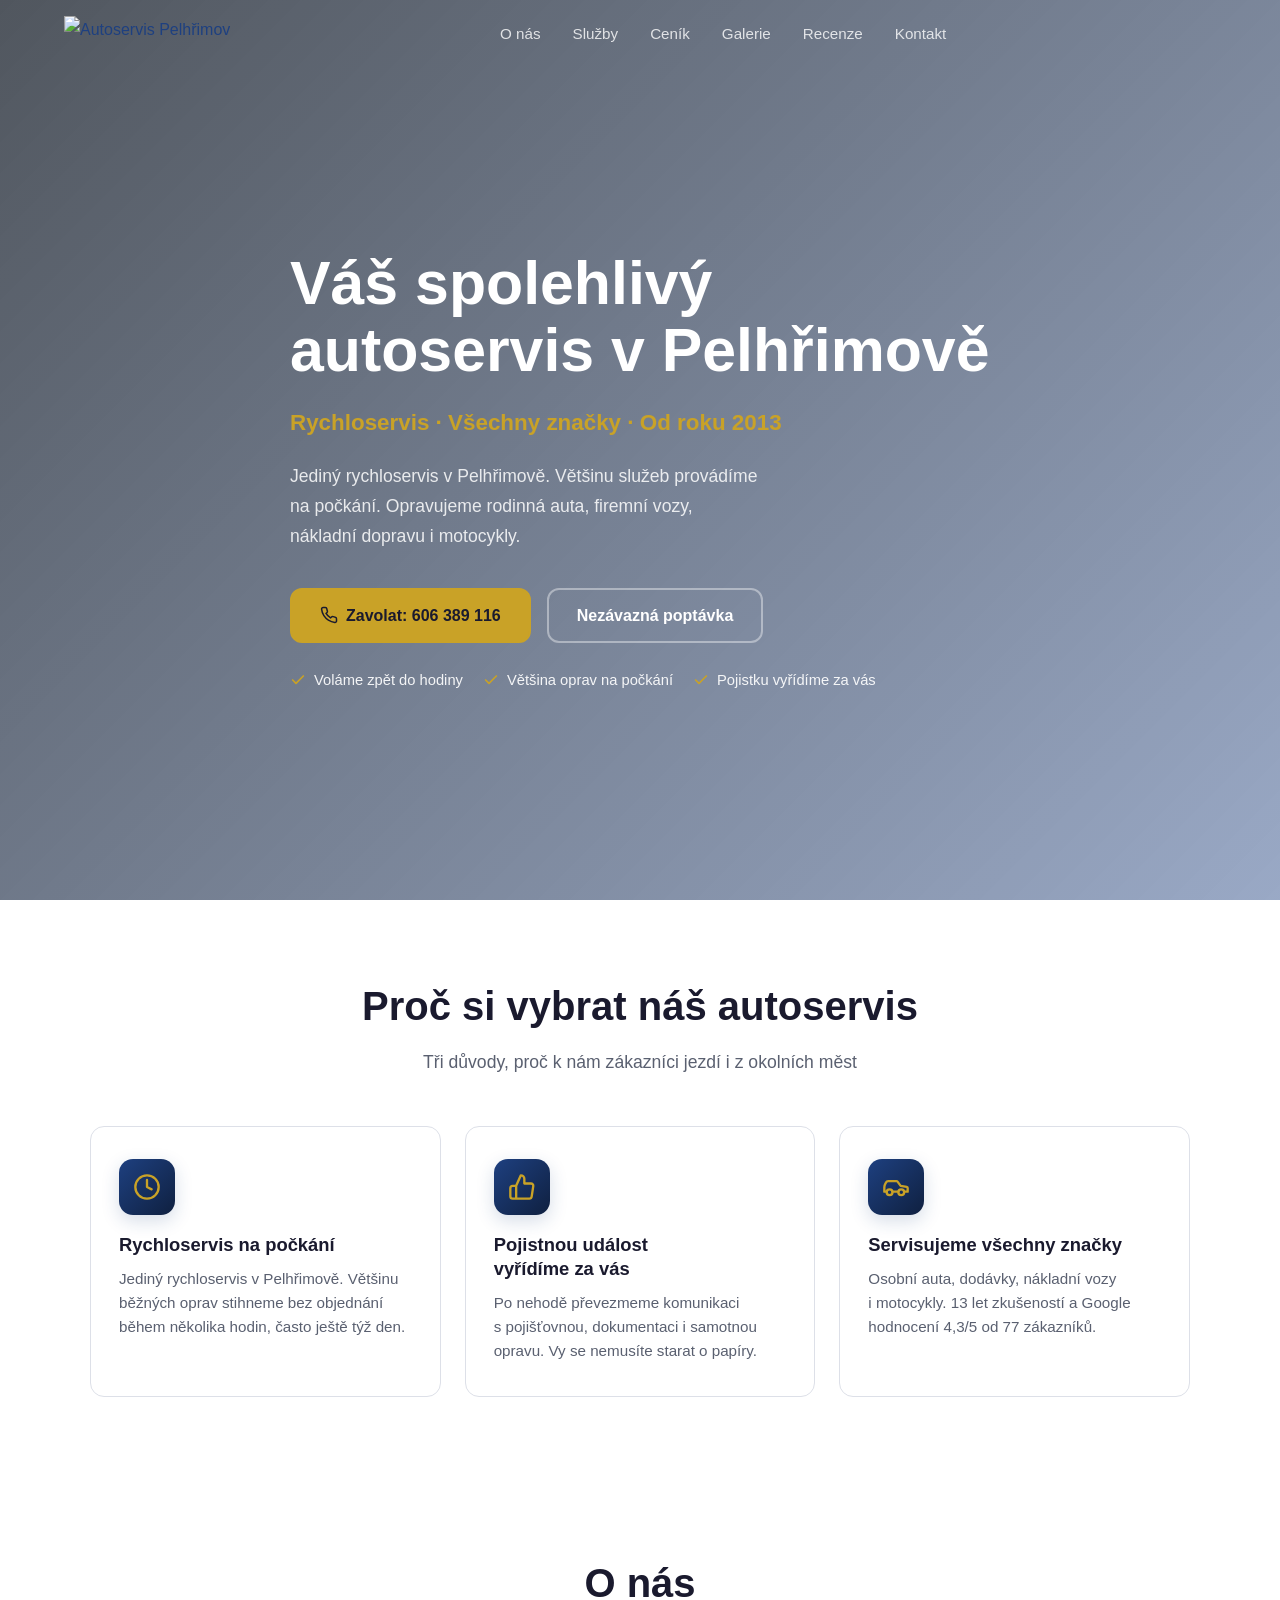
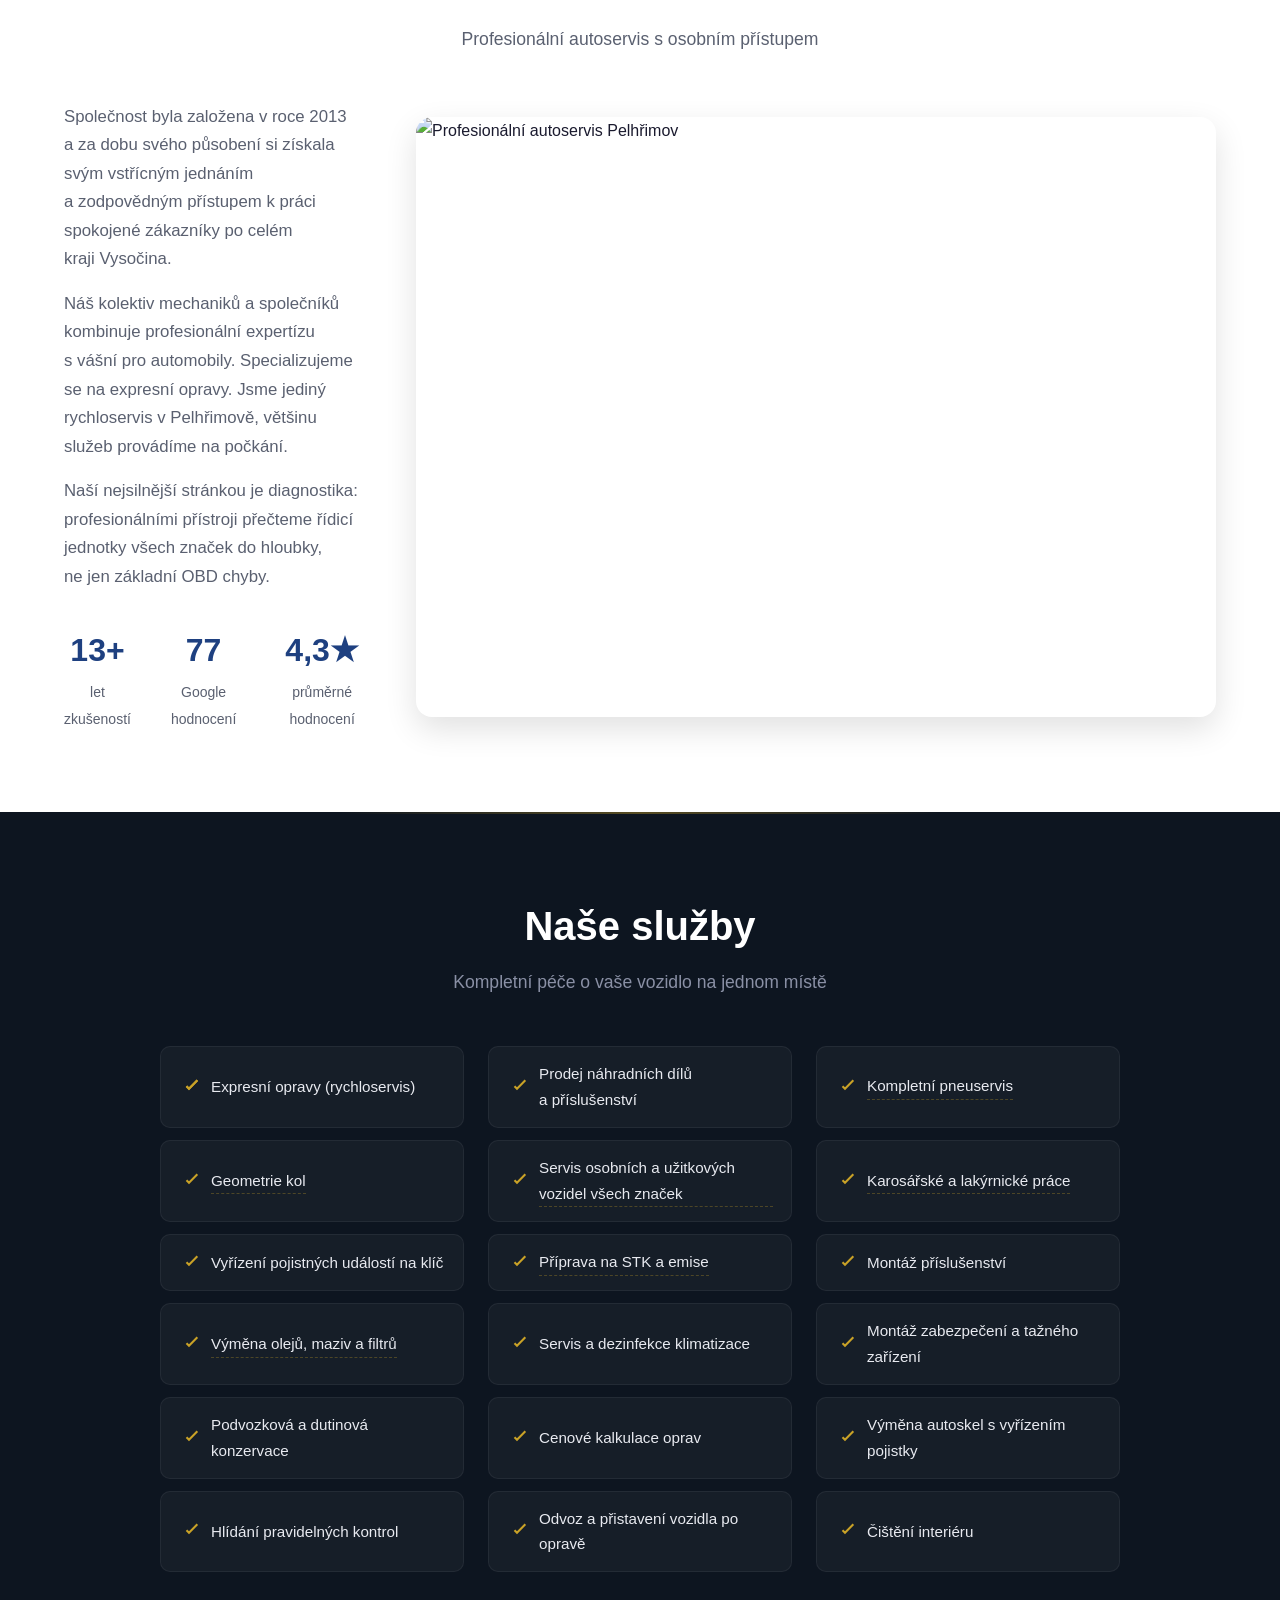
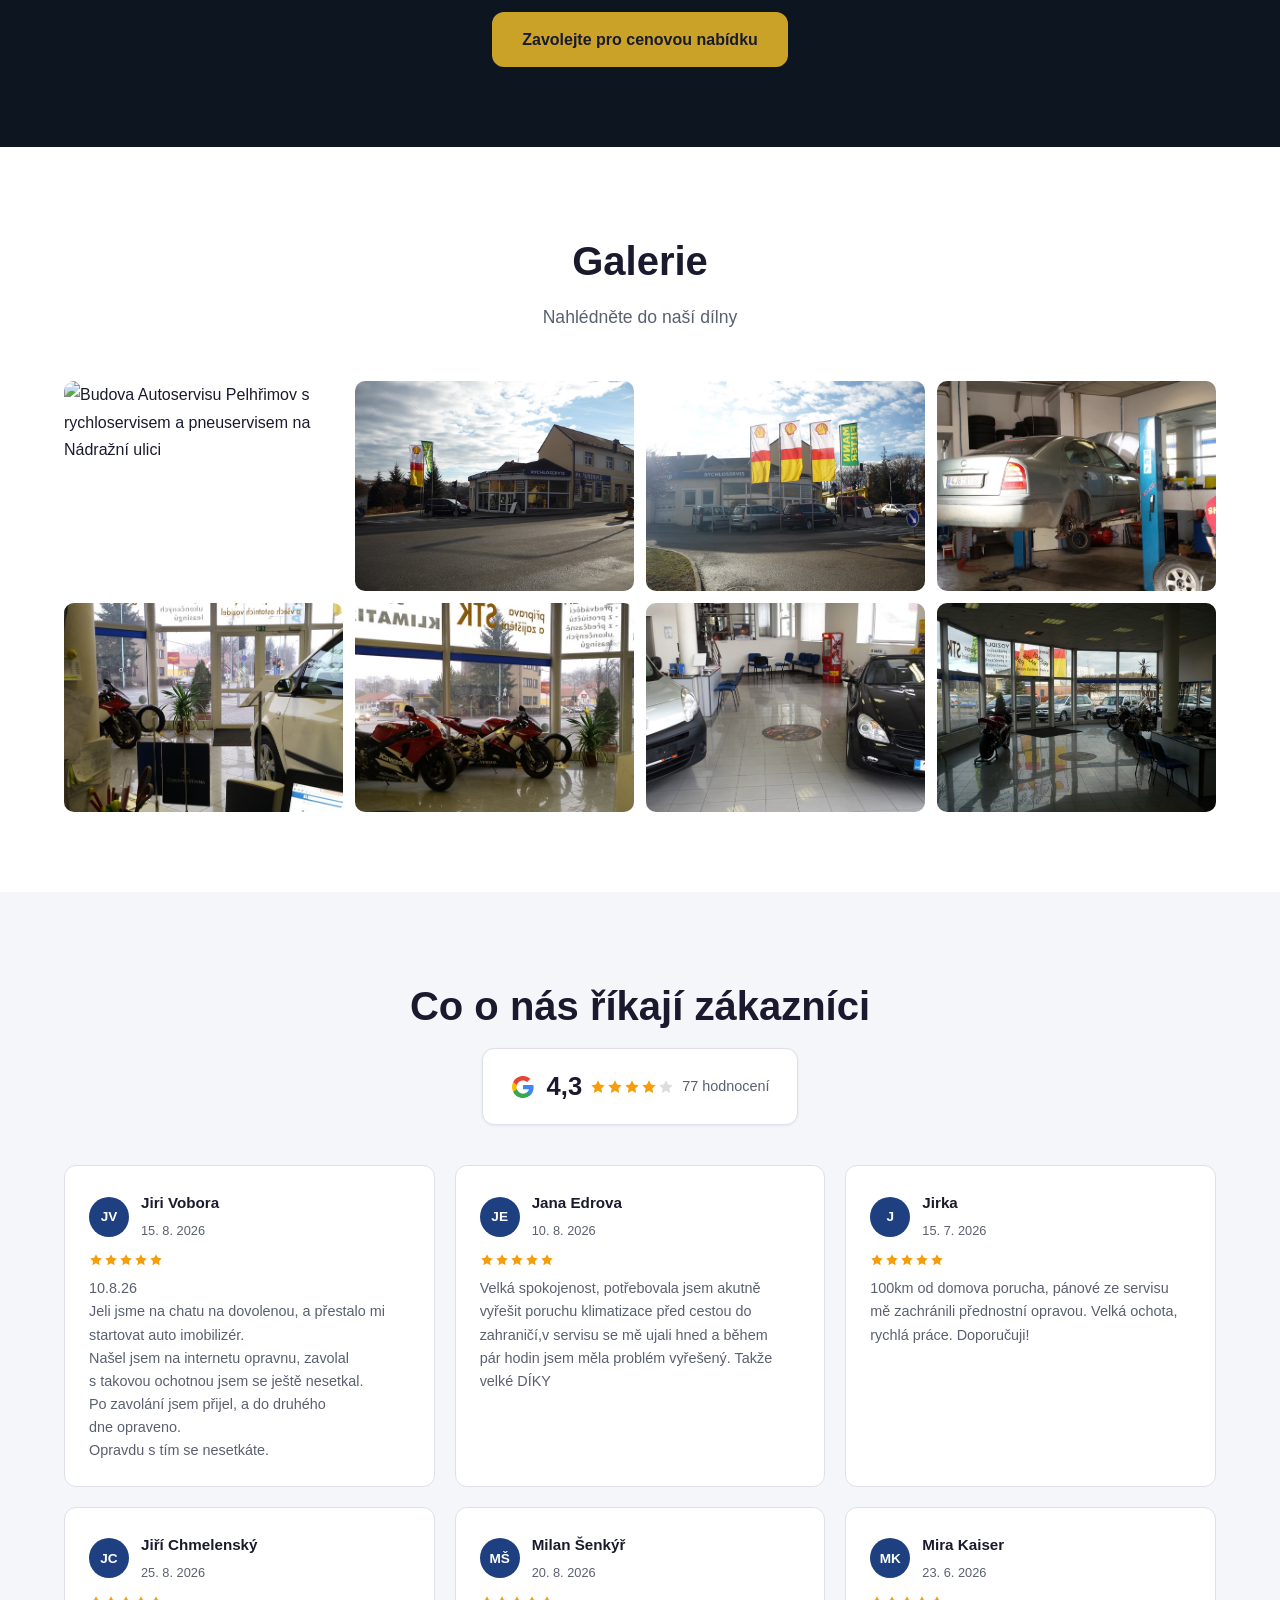
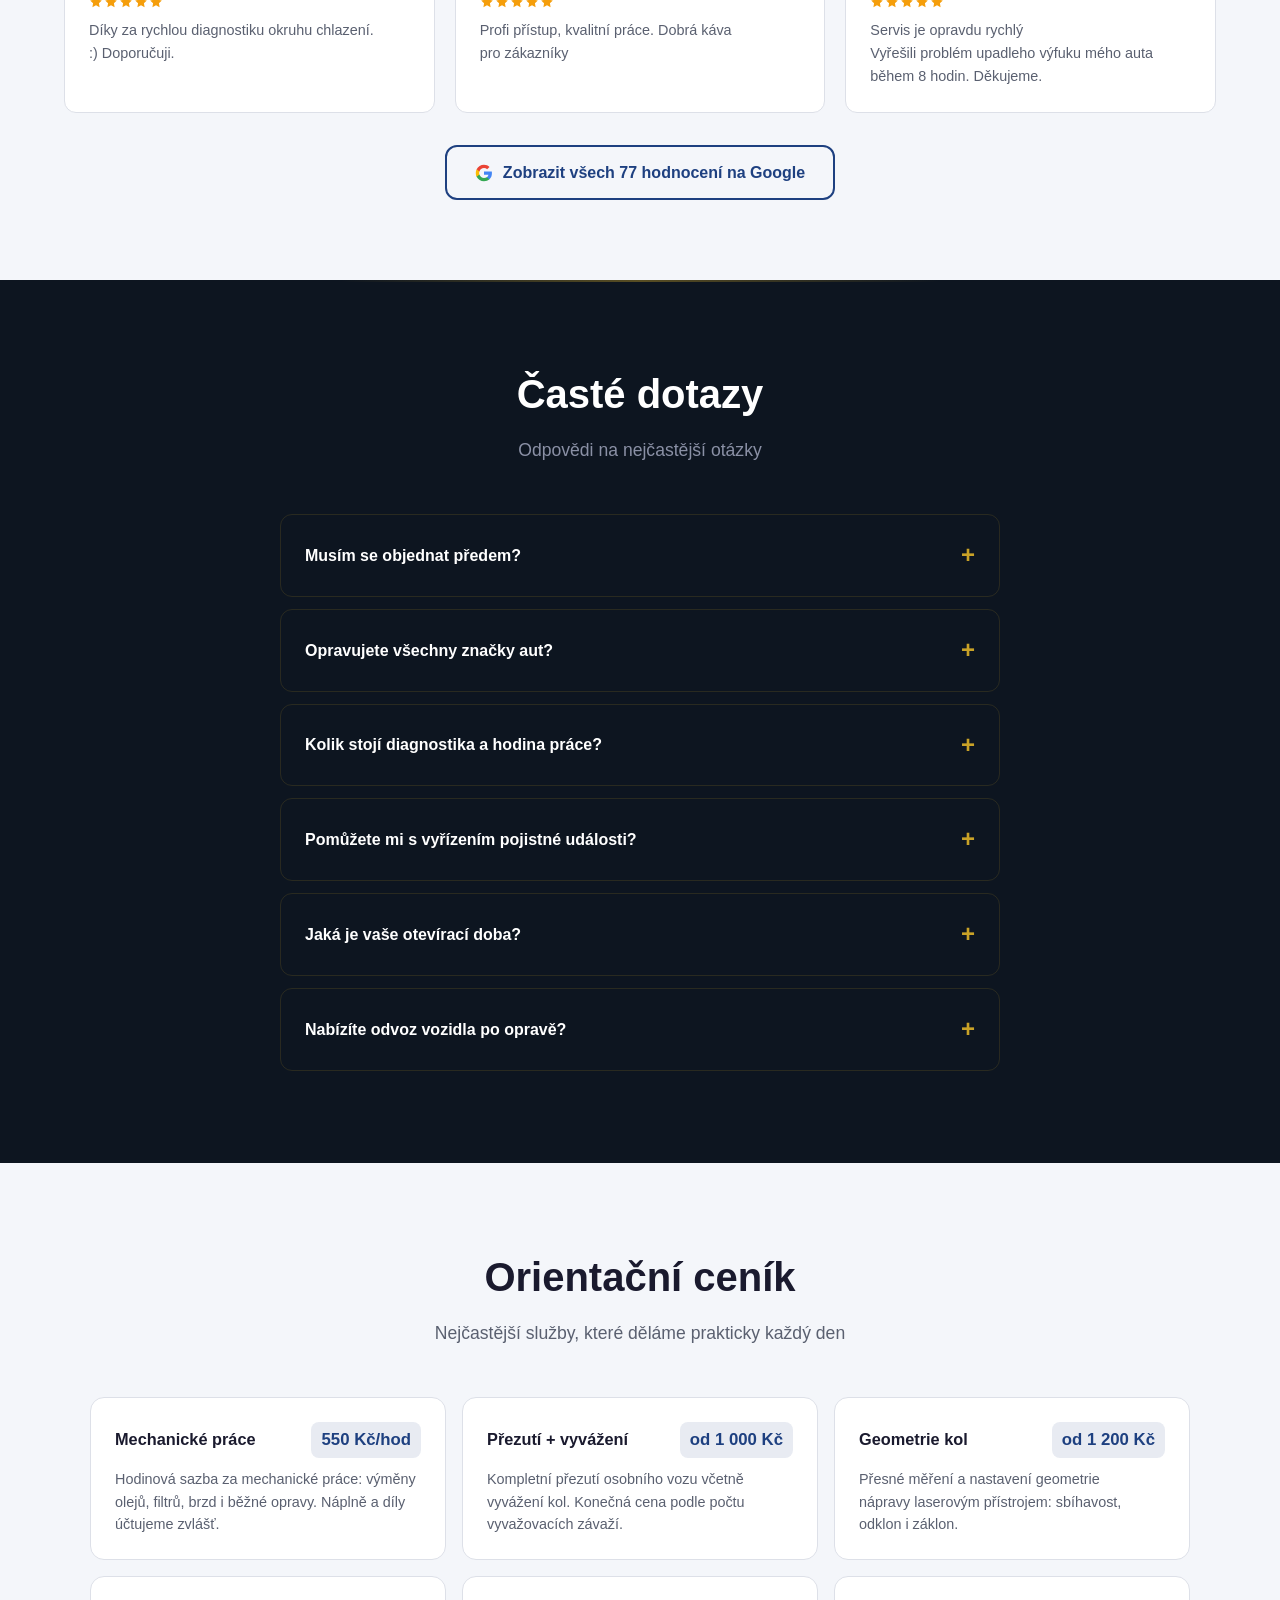
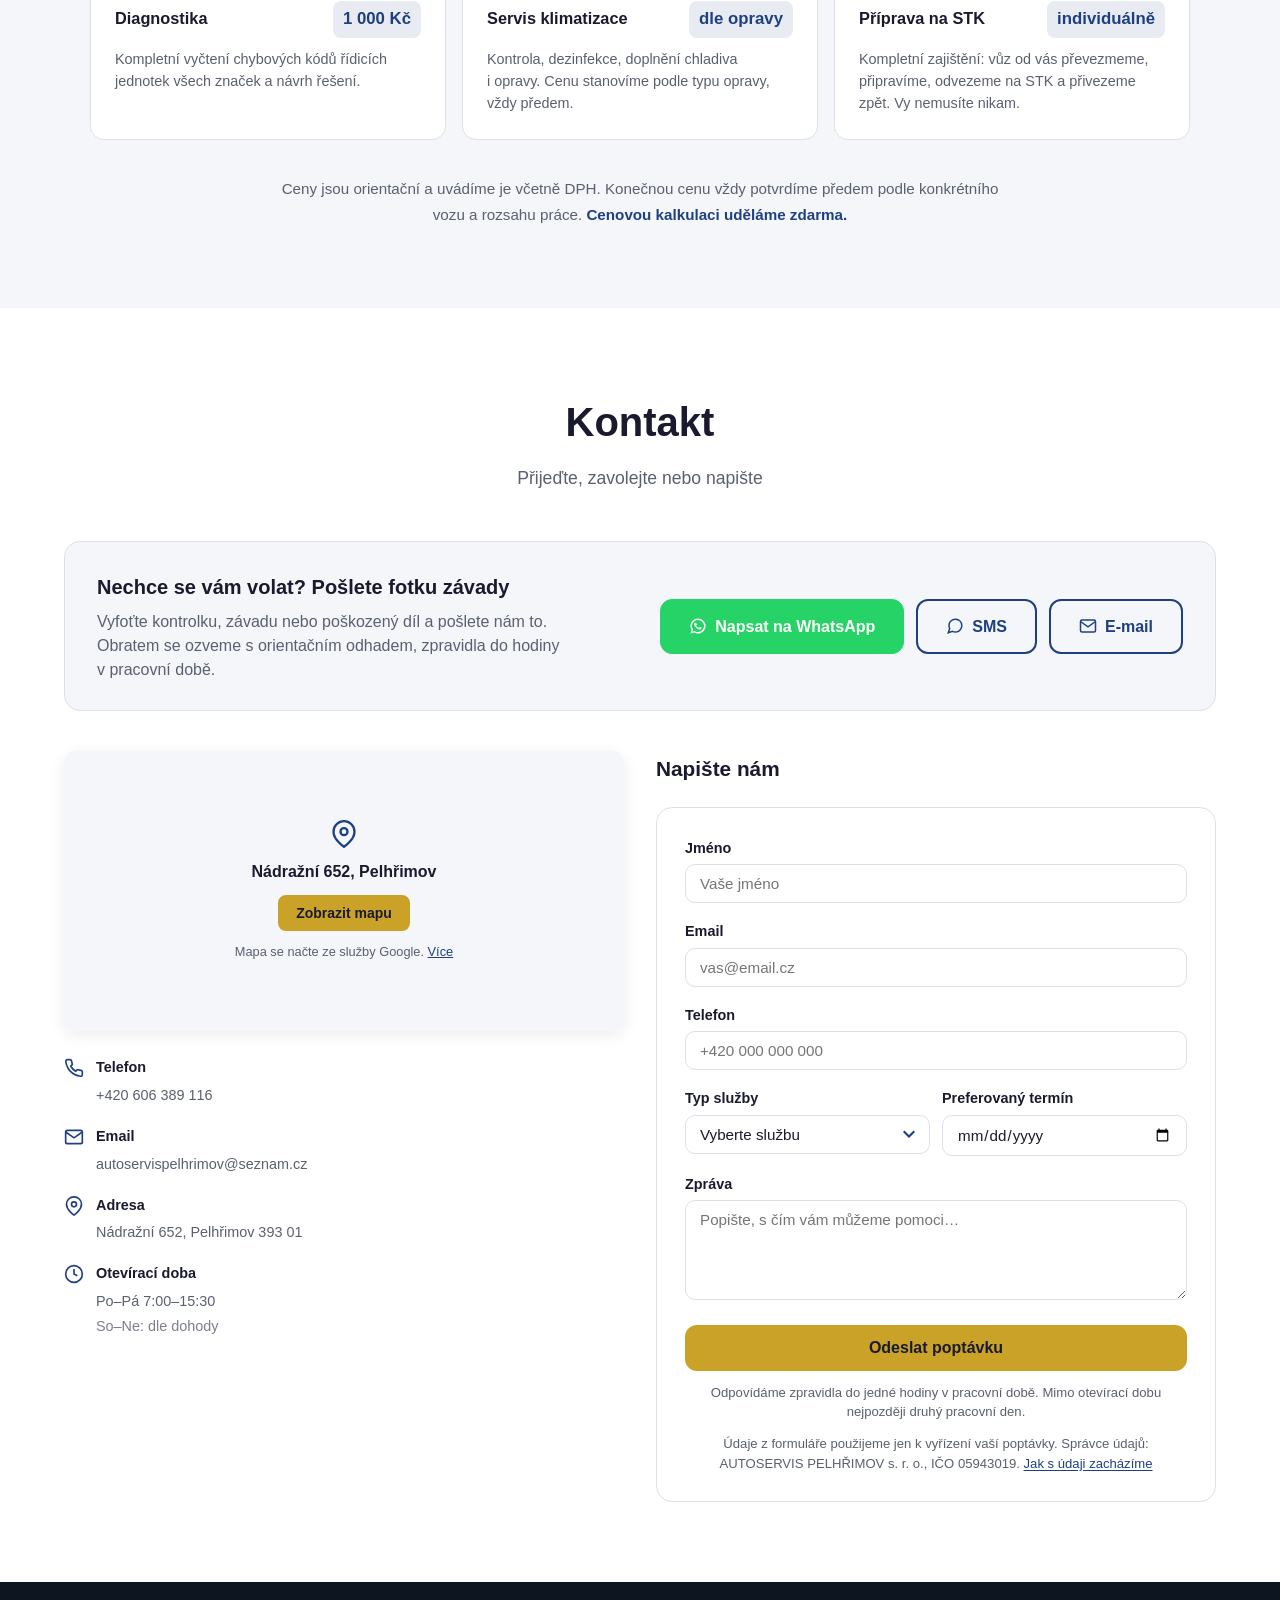
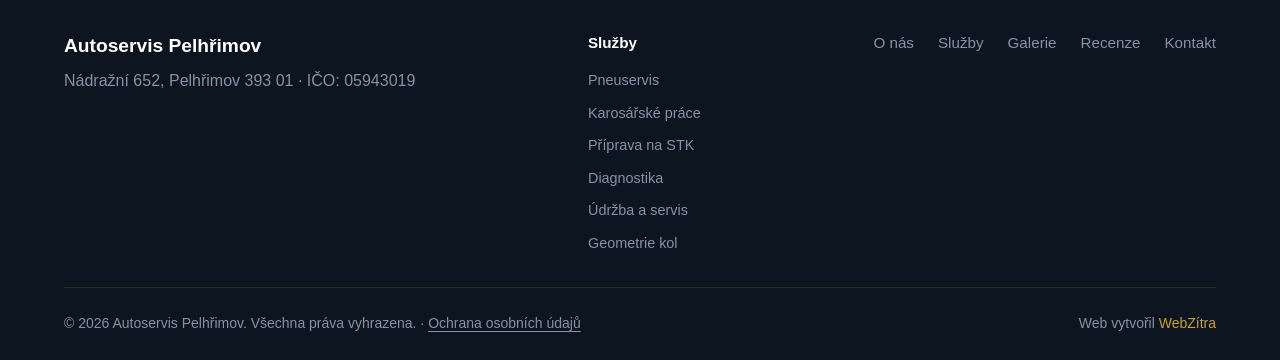
==== commit 57017712: "GDPR: zásady ochrany údajů, mapa Google až na kliknutí, pryč lišta cookies - nová stránka /ochrana-o" ====
--- a/index.html
+++ b/index.html
@@ -32,7 +32,7 @@
     <meta name="theme-color" content="#1e4080">
 
     <!-- Styles -->
-    <link rel="stylesheet" href="css/style.css?v=7">
+    <link rel="stylesheet" href="css/style.css?v=8">
 
     <!-- JSON-LD Structured Data: AutoRepair -->
     <script type="application/ld+json">
@@ -783,8 +783,13 @@
             </div>
             <div class="contact-layout">
                 <div class="contact-left">
-                    <div class="contact-map-embed">
-                        <iframe src="https://maps.google.com/maps?q=N%C3%A1dra%C5%BEn%C3%AD+652%2C+Pelh%C5%99imov+393+01&t=m&z=15&ie=UTF8&iwloc=&output=embed" width="100%" height="100%" style="border:0;" allowfullscreen="" loading="lazy" referrerpolicy="no-referrer-when-downgrade" title="Mapa: Autoservis Pelhřimov, Nádražní 652"></iframe>
+                    <div class="contact-map-embed" data-map-src="https://maps.google.com/maps?q=N%C3%A1dra%C5%BEn%C3%AD+652%2C+Pelh%C5%99imov+393+01&t=m&z=15&ie=UTF8&iwloc=&output=embed">
+                        <div class="map-placeholder">
+                            <svg width="28" height="28" viewBox="0 0 24 24" fill="none" stroke="currentColor" stroke-width="2" aria-hidden="true"><path d="M21 10c0 7-9 13-9 13s-9-6-9-13a9 9 0 0118 0z"/><circle cx="12" cy="10" r="3"/></svg>
+                            <strong>Nádražní 652, Pelhřimov</strong>
+                            <button type="button" class="btn btn-small btn-primary map-load">Zobrazit mapu</button>
+                            <small>Mapa se načte ze služby Google. <a href="/ochrana-osobnich-udaju/#mapa">Více</a></small>
+                        </div>
                     </div>
                     <div class="contact-details">
                         <div class="contact-item">
@@ -862,7 +867,7 @@
                         <button type="submit" class="btn btn-primary btn-full">Odeslat poptávku</button>
                         <p class="form-msg" role="alert" hidden style="color:#b3261e;font-weight:600;margin-top:10px"></p>
                         <p class="form-note">Odpovídáme zpravidla do&nbsp;jedné hodiny v&nbsp;pracovní době. Mimo otevírací dobu nejpozději druhý pracovní den.</p>
-                        <p class="form-note">Údaje z&nbsp;formuláře použijeme jen k&nbsp;vyřízení vaší poptávky. Správce údajů: AUTOSERVIS PELHŘIMOV s.&nbsp;r.&nbsp;o., IČO 05943019.</p>
+                        <p class="form-note">Údaje z&nbsp;formuláře použijeme jen k&nbsp;vyřízení vaší poptávky. Správce údajů: AUTOSERVIS PELHŘIMOV s.&nbsp;r.&nbsp;o., IČO 05943019. <a href="/ochrana-osobnich-udaju/">Jak s&nbsp;údaji zacházíme</a></p>
                         <noscript><p class="form-note">Formulář potřebuje zapnutý JavaScript. Napište nám na autoservispelhrimov@seznam.cz nebo zavolejte 606&nbsp;389&nbsp;116.</p></noscript>
                     </form>
                     <!-- WZ-LEADS: poptávka se uloží na platformě WebZítra (i když e-mail selže) a přijde e-mailem; vidět je v /admin/ -->
@@ -910,23 +915,11 @@
                 </div>
             </div>
             <div class="footer-bottom">
-                <p>&copy; 2026 Autoservis Pelhřimov. Všechna práva vyhrazena.</p>
+                <p>&copy; 2026 Autoservis Pelhřimov. Všechna práva vyhrazena. · <a href="/ochrana-osobnich-udaju/">Ochrana osobních údajů</a></p>
                 <p class="footer-credit">Web vytvořil <a href="https://webzitra.cz" target="_blank" rel="noopener">WebZítra</a></p>
             </div>
         </div>
     </footer>
-
-    <!-- ═══ COOKIE BANNER ═══ -->
-    <div class="cookie-banner" id="cookie-banner" hidden>
-        <div class="cookie-content">
-            <p>Tento web používá cookies pro zajištění nejlepšího zážitku.</p>
-            <p class="cookie-credit">Cookies používáme pouze pro základní funkčnost webu.</p>
-        </div>
-        <div class="cookie-actions">
-            <button class="btn btn-small btn-primary" id="cookie-accept">Přijmout</button>
-            <button class="btn btn-small btn-outline" id="cookie-reject">Odmítnout</button>
-        </div>
-    </div>
 
     <!-- ═══ MOBILE STICKY CTA ═══ -->
     <div class="mobile-cta" id="mobile-cta" aria-hidden="true">
@@ -952,6 +945,6 @@
     </button>
 
     <noscript><style>[data-animate]{opacity:1;transform:none}</style></noscript>
-    <script src="js/main.js?v=2"></script>
+    <script src="js/main.js?v=3"></script>
 </body>
 </html>
--- a/css/style.css
+++ b/css/style.css
@@ -350,6 +350,14 @@
     height: 280px;
 }
 .contact-map-embed iframe { display: block; width: 100%; height: 100%; }
+.map-placeholder {
+    height: 100%; display: flex; flex-direction: column; align-items: center; justify-content: center;
+    gap: 10px; padding: 20px; text-align: center; background: var(--bg-alt); color: var(--text);
+}
+.map-placeholder svg { color: var(--primary); }
+.map-placeholder small { font-size: 0.8rem; color: var(--text-muted); }
+.map-placeholder small a { color: var(--primary); text-decoration: underline; }
+.form-note a { color: var(--primary); text-decoration: underline; text-underline-offset: 2px; }
 .contact-details { display: flex; flex-direction: column; gap: 16px; }
 .contact-item { display: flex; align-items: flex-start; gap: 12px; }
 .contact-item svg { color: var(--primary); flex-shrink: 0; margin-top: 3px; }
@@ -397,20 +405,7 @@
     display: flex; justify-content: space-between; font-size: 0.875rem;
 }
 .footer-credit a { color: var(--accent); }
-
-/* ═══ COOKIE BANNER ═══ */
-.cookie-banner {
-    position: fixed; bottom: 0; left: 0; right: 0; width: 100%;
-    background: var(--surface); border-top: 1px solid var(--border);
-    padding: 14px 24px; box-shadow: 0 -4px 24px rgba(0,0,0,0.1); z-index: 10000;
-    display: flex; align-items: center; justify-content: center; gap: 24px;
-}
-.cookie-banner[hidden] { display: none; }
-.cookie-content { display: flex; flex-direction: column; gap: 2px; }
-.cookie-banner p { font-size: 0.85rem; color: var(--text-muted); margin: 0; }
-.cookie-actions { display: flex; gap: 8px; flex-shrink: 0; }
-.cookie-credit { font-size: 0.78rem; opacity: 0.7; }
-.cookie-credit a { color: var(--primary); text-decoration: underline; }
+.footer-bottom p:first-child a { color: inherit; text-decoration: underline; text-underline-offset: 3px; }
 
 /* ═══ ACCESSIBILITY ═══ */
 .btn:focus-visible, .nav-link:focus-visible, .nav-toggle:focus-visible { outline: 2px solid var(--primary); outline-offset: 2px; }
@@ -597,9 +592,8 @@
     .pricing-grid { grid-template-columns: 1fr; }
     .form-row { grid-template-columns: 1fr; gap: 0; }
     .mobile-cta { display: flex; }
-    /* Reserve space so sticky CTA doesn't cover footer / cookie banner */
+    /* Reserve space so sticky CTA doesn't cover footer */
     body { padding-bottom: 64px; }
-    .cookie-banner { bottom: 64px; }
     .scroll-top { bottom: 80px; }
     .hero-trust { gap: 6px 14px; margin-top: 22px; }
     .hero-trust li { font-size: 0.85rem; }
@@ -625,8 +619,6 @@
     .contact-form { padding: 20px; }
     .review-card { padding: 20px; }
     .gallery-grid { grid-template-columns: 1fr; }
-    .cookie-banner { flex-direction: column; gap: 12px; padding: 16px 20px; text-align: center; }
-    .cookie-actions { justify-content: center; }
     .other-services-grid { grid-template-columns: 1fr; }
 }
 
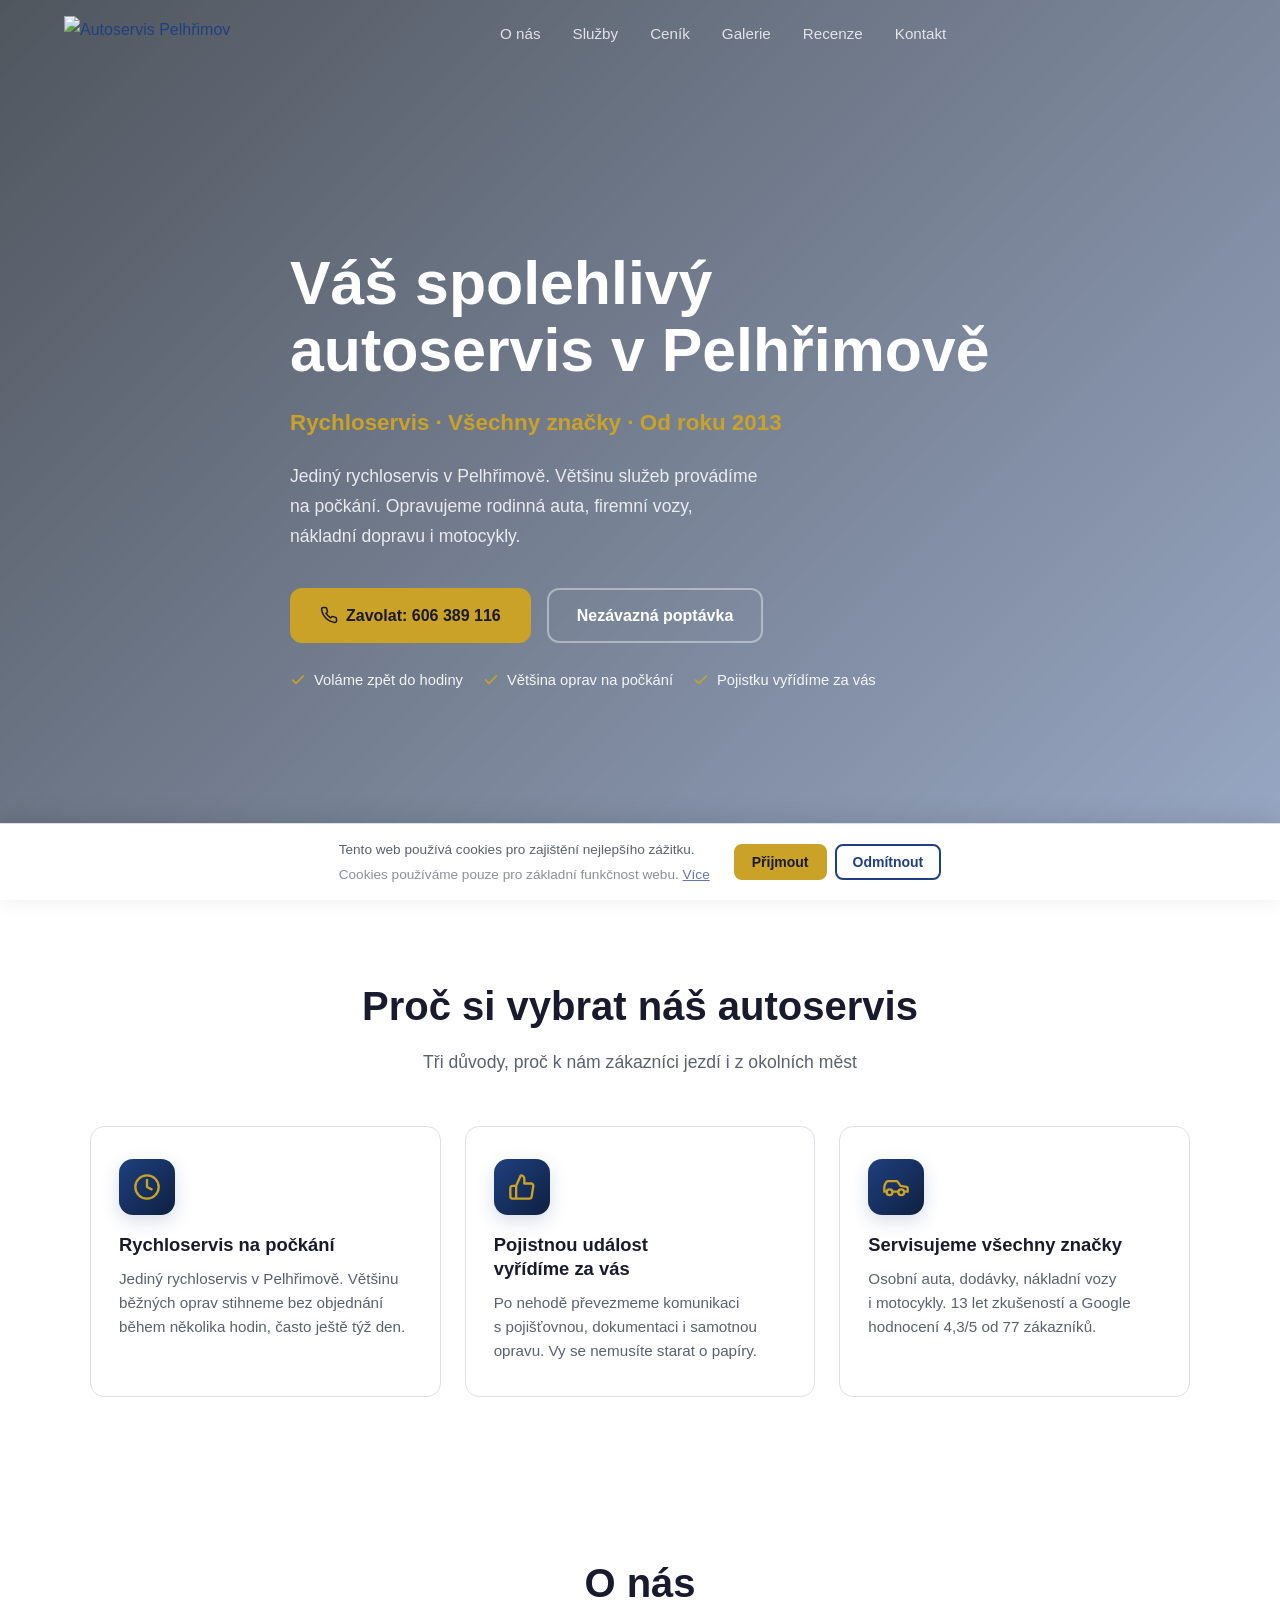
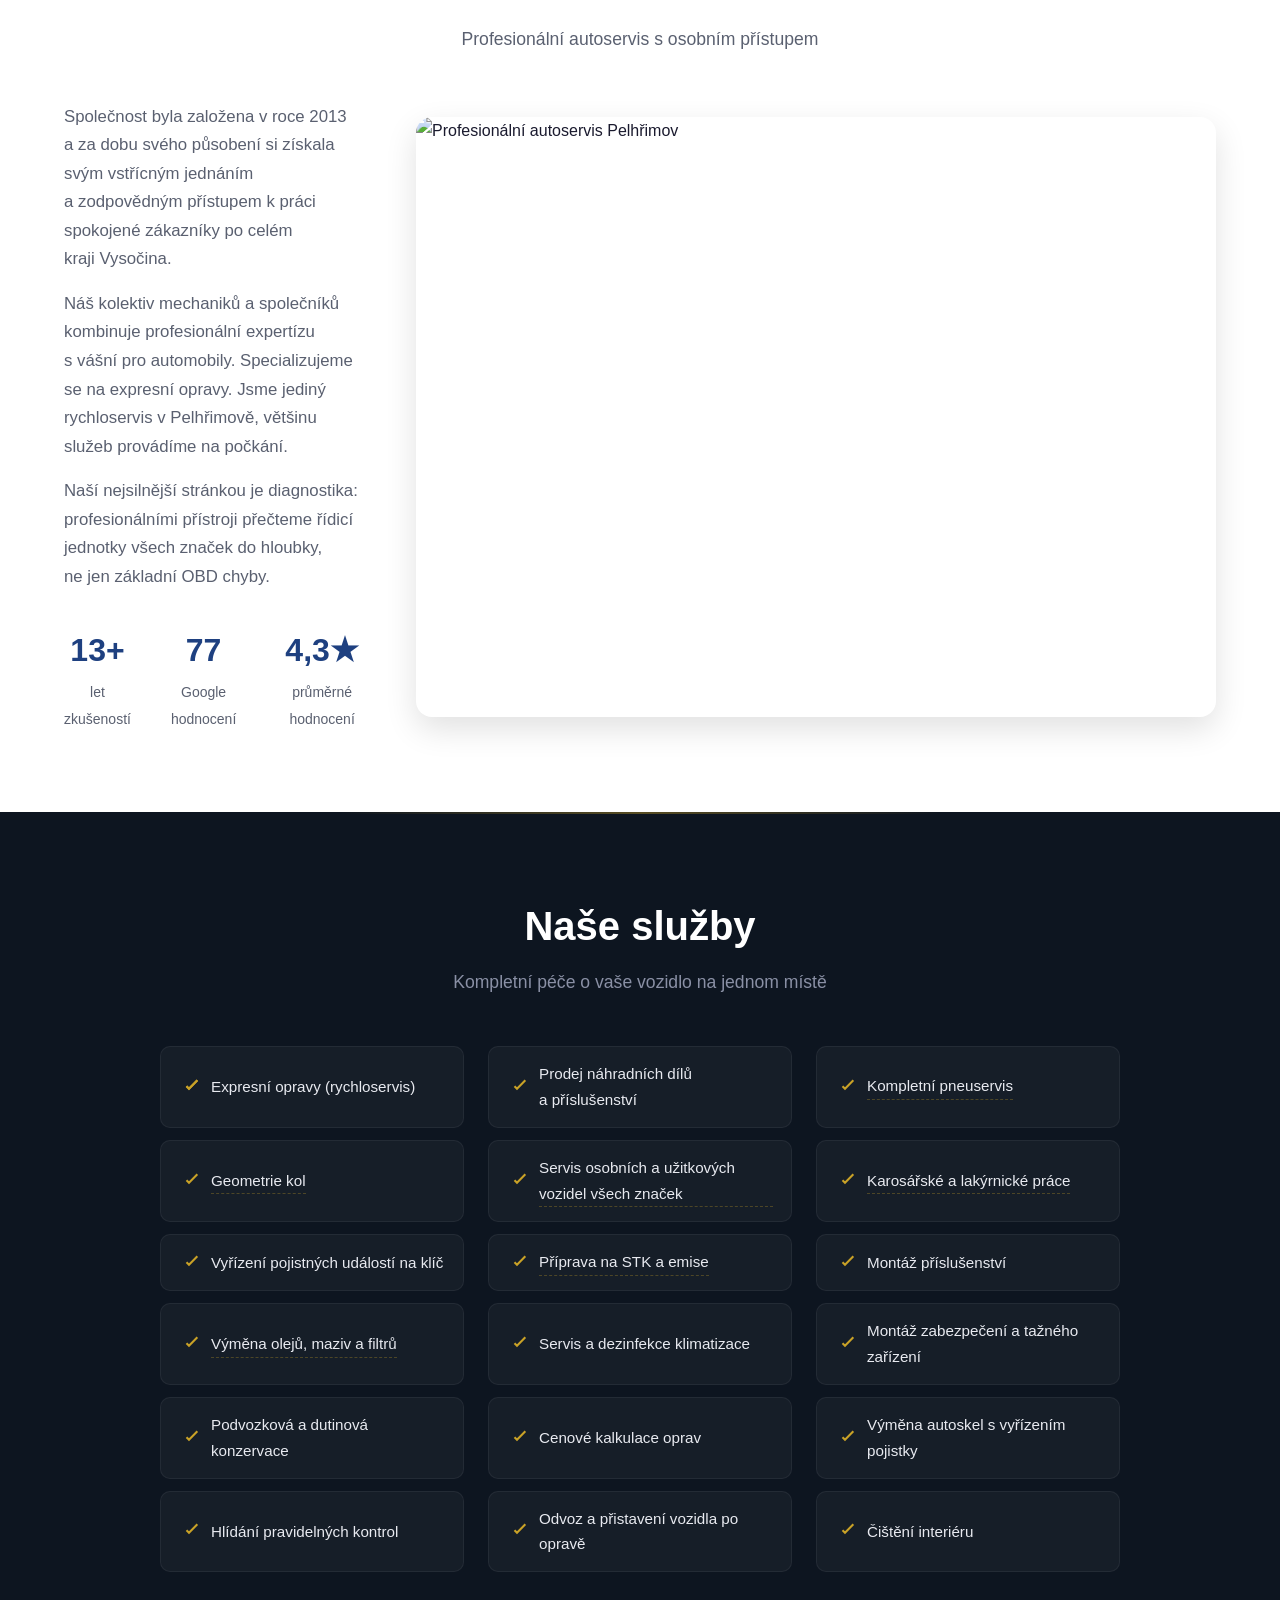
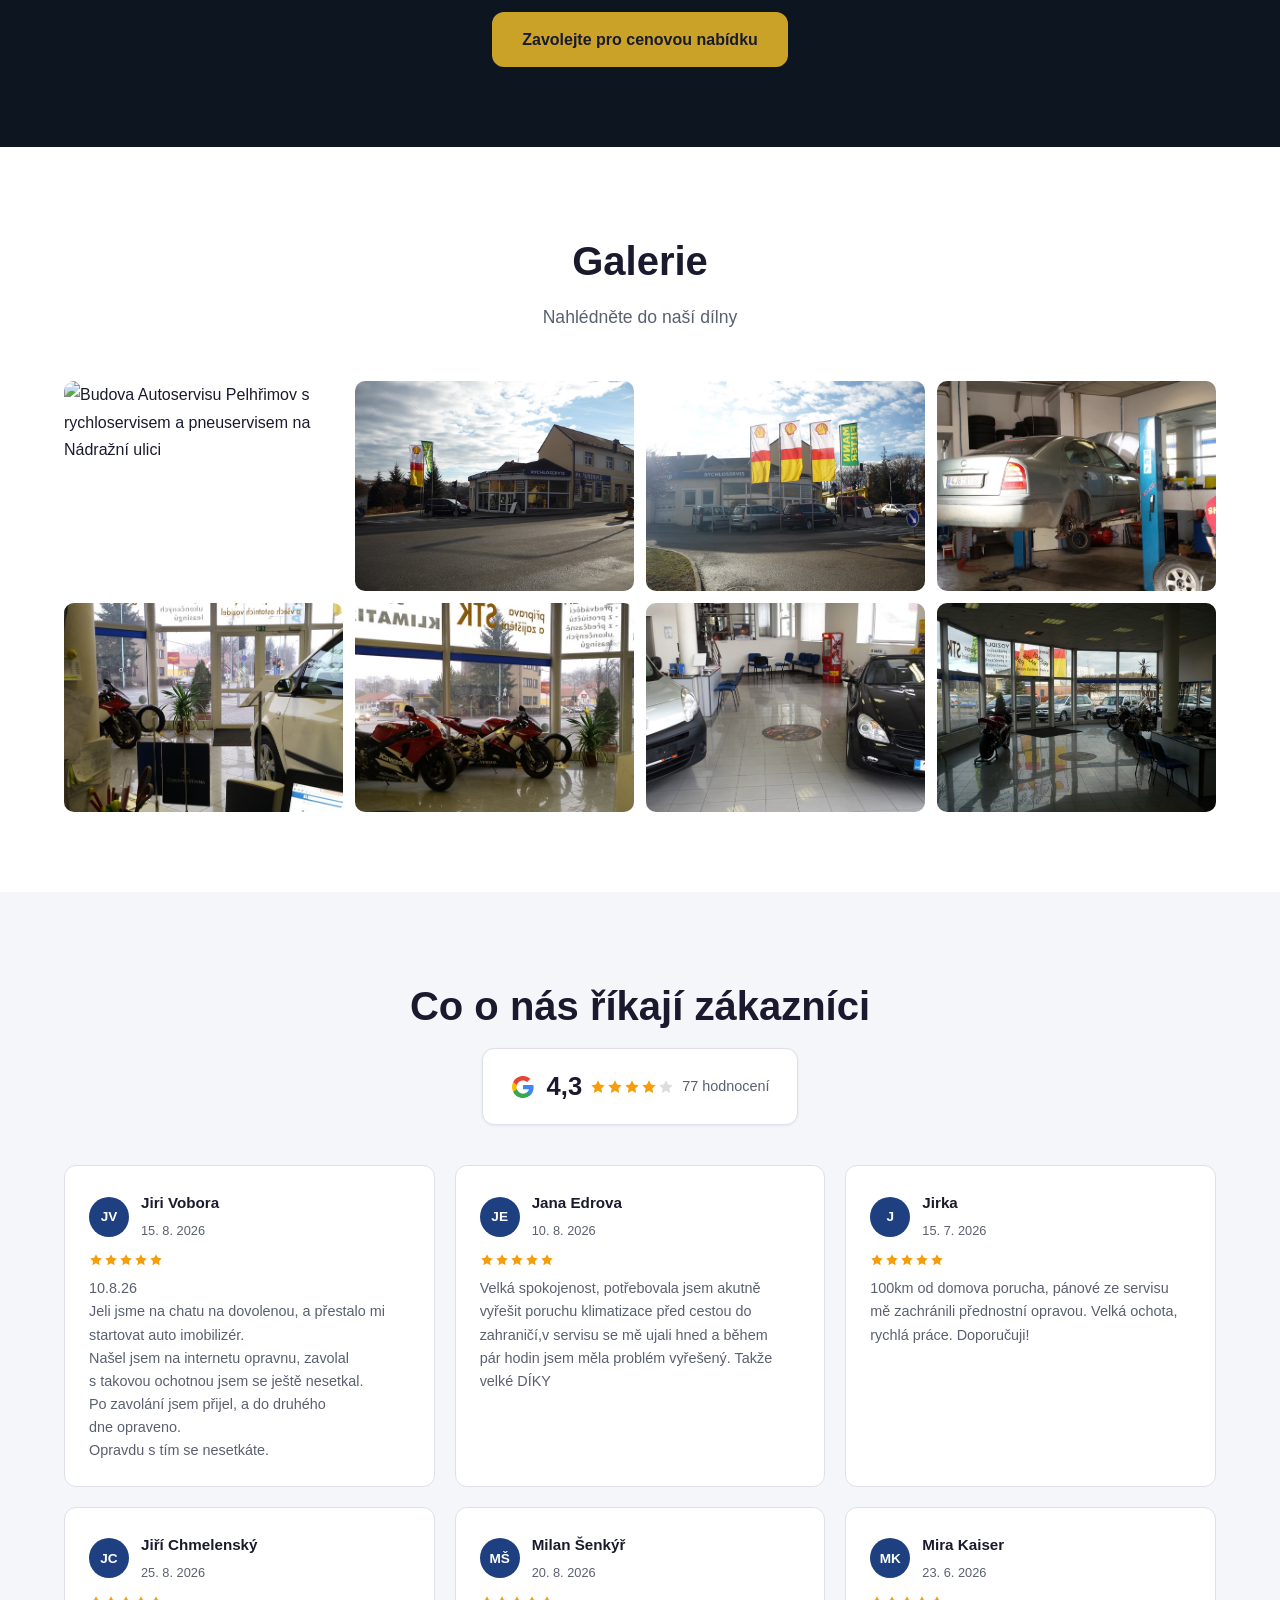
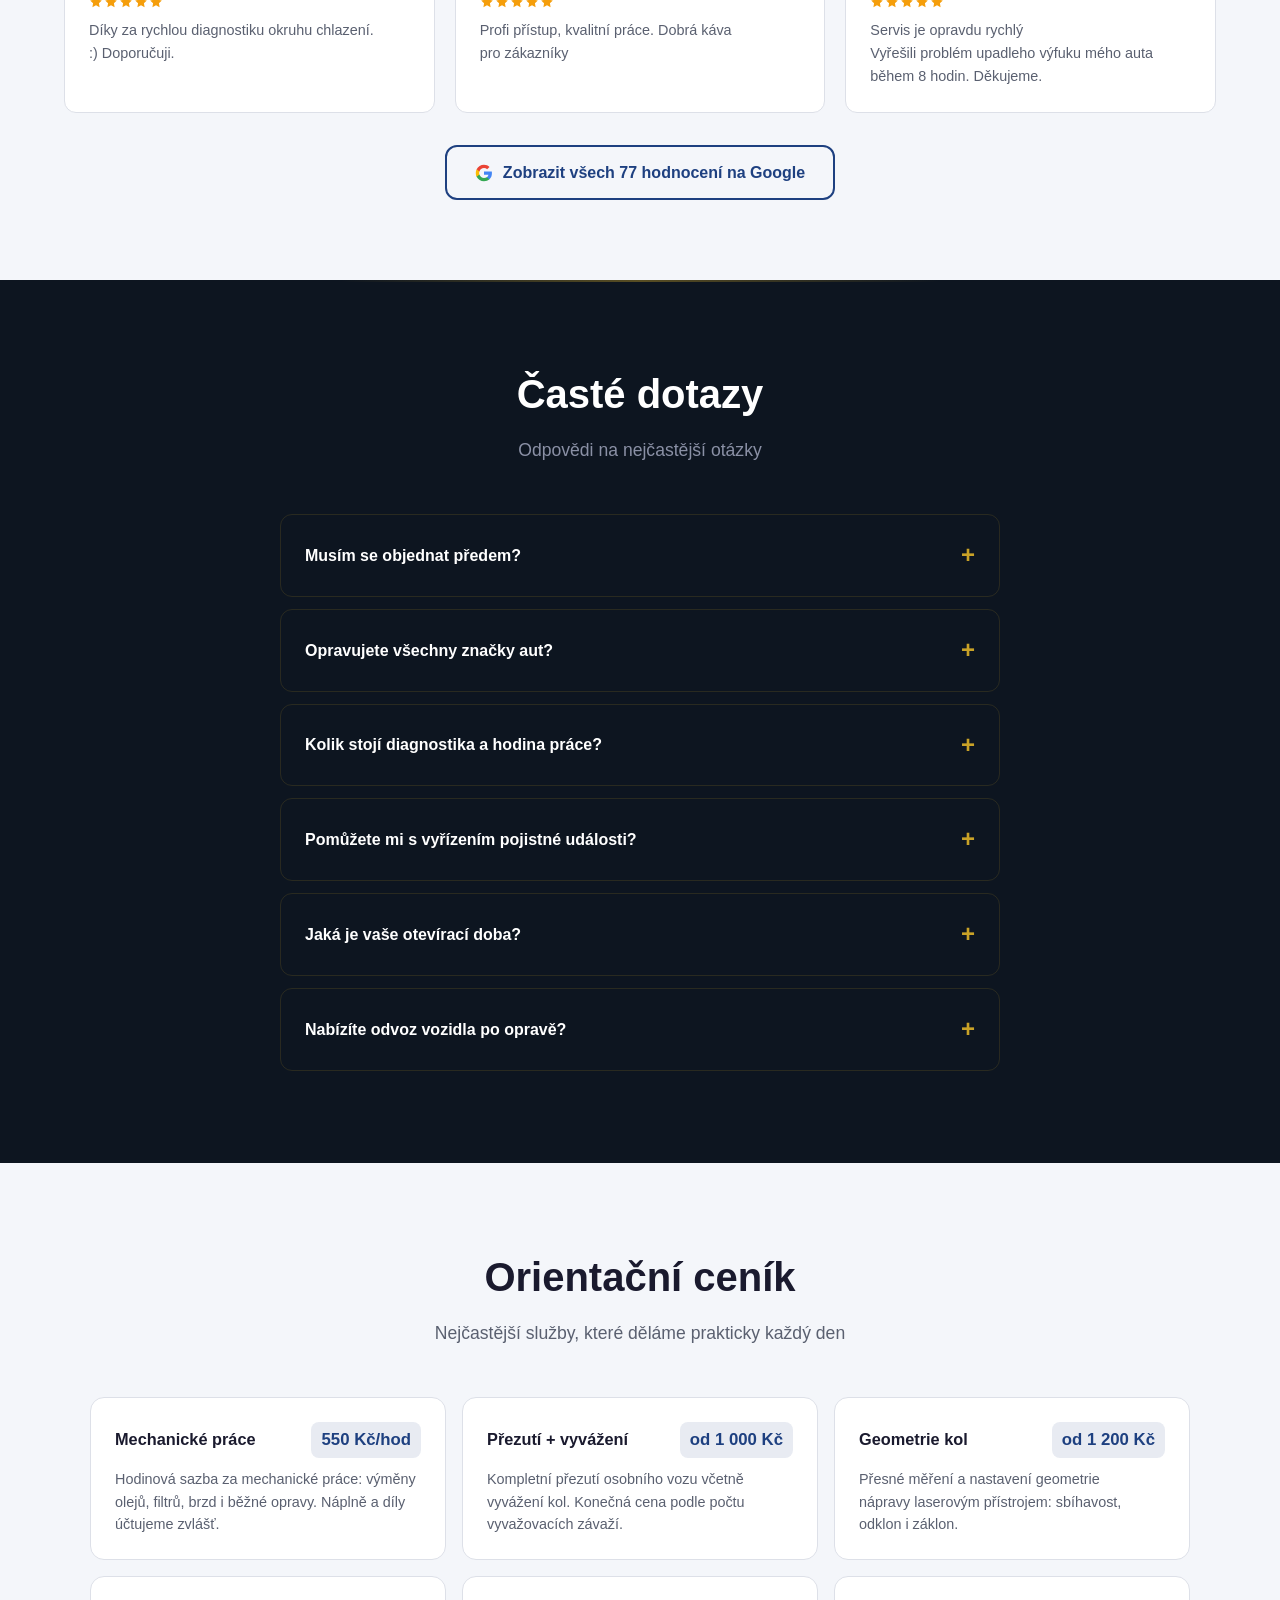
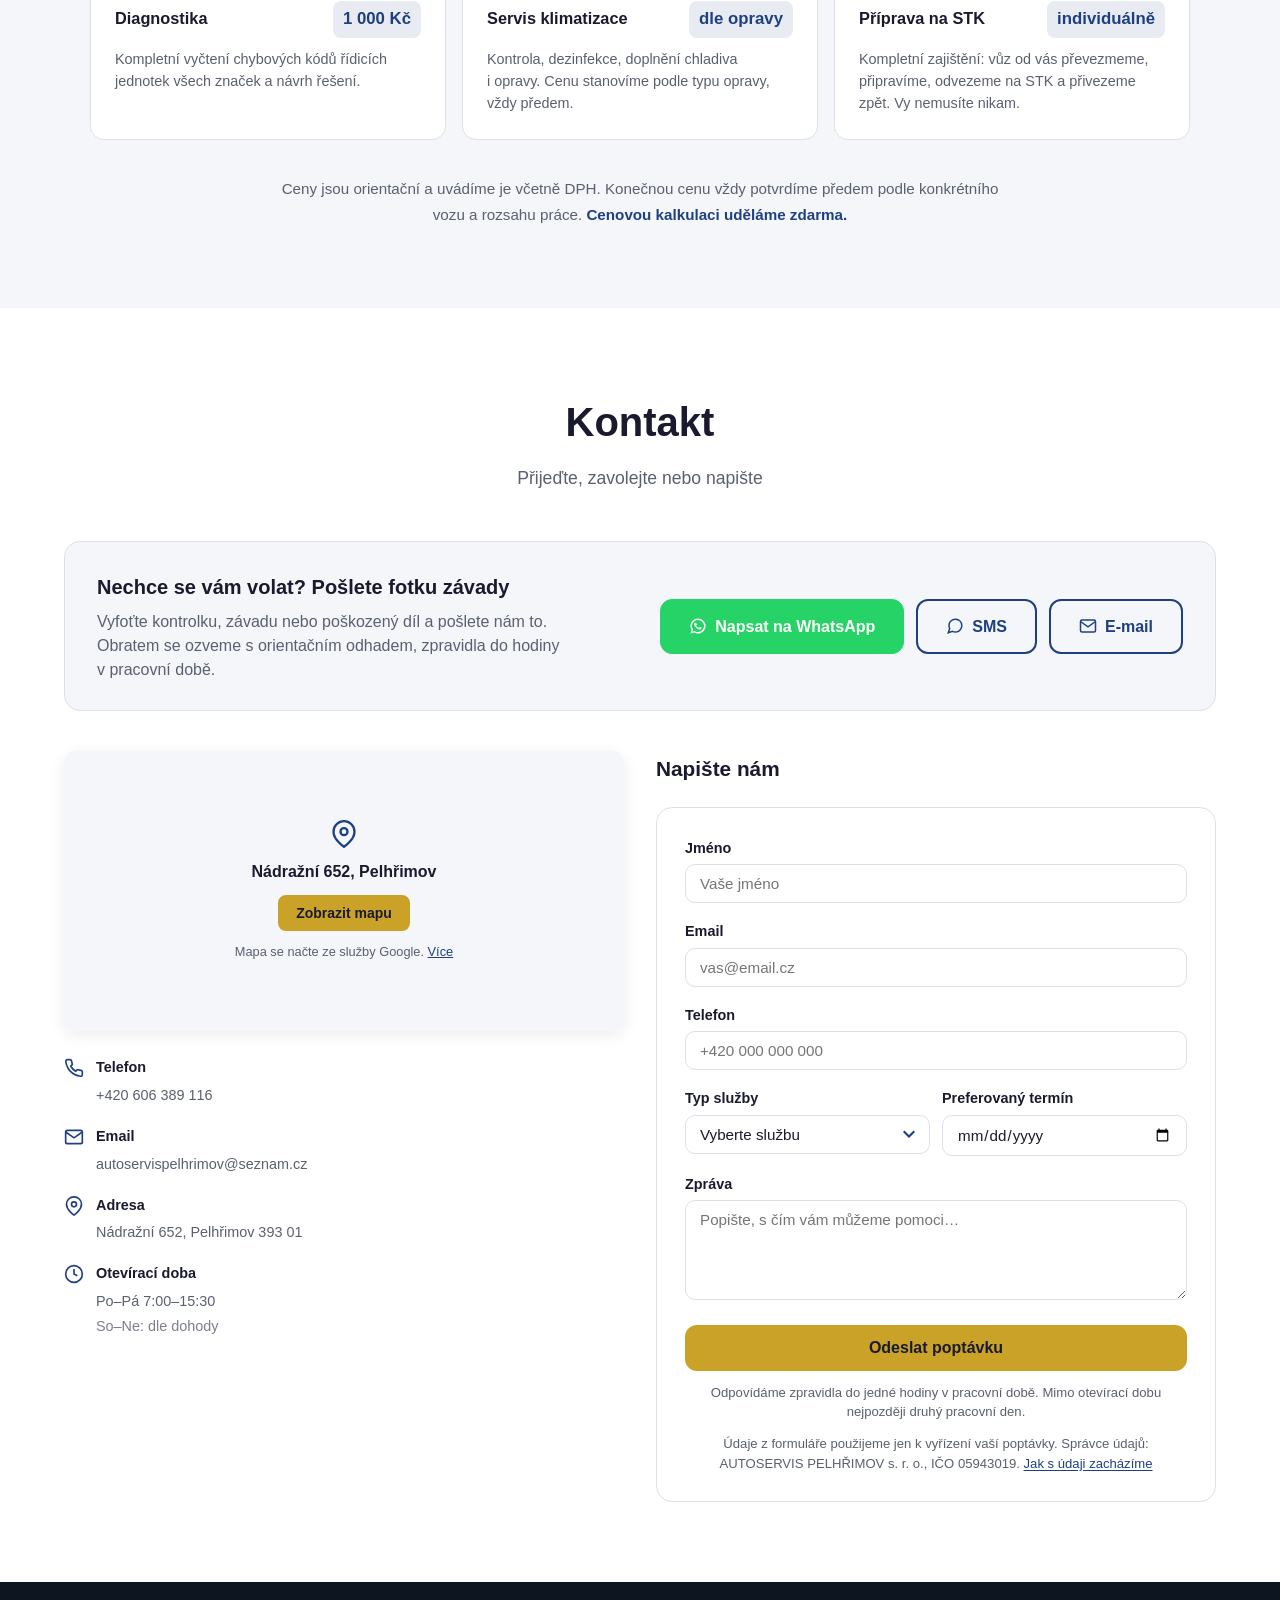
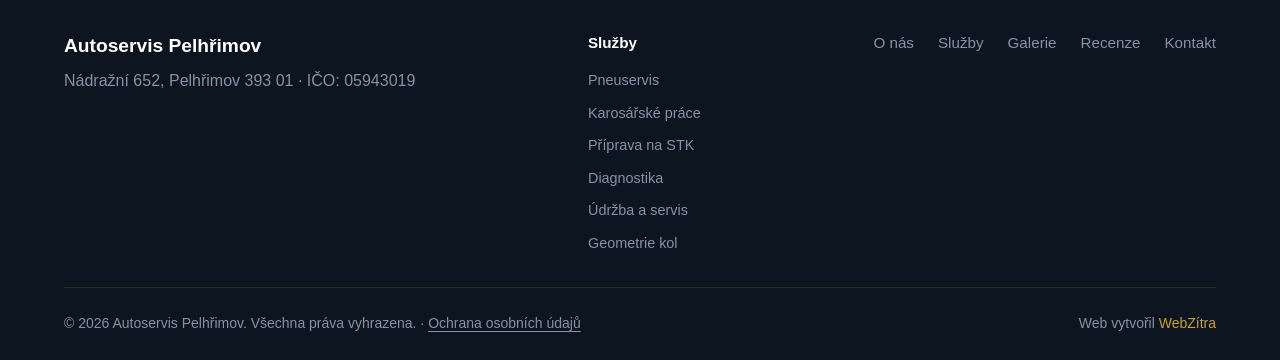
==== commit 7d2c5918: "Lišta o cookies zpět (s odkazem na zásady) - lišta vrácená ve stejné podobě jako dřív, navíc odkaz „" ====
--- a/index.html
+++ b/index.html
@@ -32,7 +32,7 @@
     <meta name="theme-color" content="#1e4080">
 
     <!-- Styles -->
-    <link rel="stylesheet" href="css/style.css?v=8">
+    <link rel="stylesheet" href="css/style.css?v=9">
 
     <!-- JSON-LD Structured Data: AutoRepair -->
     <script type="application/ld+json">
@@ -921,6 +921,18 @@
         </div>
     </footer>
 
+    <!-- ═══ COOKIE BANNER ═══ -->
+    <div class="cookie-banner" id="cookie-banner" hidden>
+        <div class="cookie-content">
+            <p>Tento web používá cookies pro zajištění nejlepšího zážitku.</p>
+            <p class="cookie-credit">Cookies používáme pouze pro základní funkčnost webu. <a href="/ochrana-osobnich-udaju/">Více</a></p>
+        </div>
+        <div class="cookie-actions">
+            <button class="btn btn-small btn-primary" id="cookie-accept">Přijmout</button>
+            <button class="btn btn-small btn-outline" id="cookie-reject">Odmítnout</button>
+        </div>
+    </div>
+
     <!-- ═══ MOBILE STICKY CTA ═══ -->
     <div class="mobile-cta" id="mobile-cta" aria-hidden="true">
         <a href="tel:+420606389116" class="mobile-cta-btn mobile-cta-call">
@@ -945,6 +957,6 @@
     </button>
 
     <noscript><style>[data-animate]{opacity:1;transform:none}</style></noscript>
-    <script src="js/main.js?v=3"></script>
+    <script src="js/main.js?v=4"></script>
 </body>
 </html>
--- a/css/style.css
+++ b/css/style.css
@@ -407,6 +407,20 @@
 .footer-credit a { color: var(--accent); }
 .footer-bottom p:first-child a { color: inherit; text-decoration: underline; text-underline-offset: 3px; }
 
+/* ═══ COOKIE BANNER ═══ */
+.cookie-banner {
+    position: fixed; bottom: 0; left: 0; right: 0; width: 100%;
+    background: var(--surface); border-top: 1px solid var(--border);
+    padding: 14px 24px; box-shadow: 0 -4px 24px rgba(0,0,0,0.1); z-index: 10000;
+    display: flex; align-items: center; justify-content: center; gap: 24px;
+}
+.cookie-banner[hidden] { display: none; }
+.cookie-content { display: flex; flex-direction: column; gap: 2px; }
+.cookie-banner p { font-size: 0.85rem; color: var(--text-muted); margin: 0; }
+.cookie-actions { display: flex; gap: 8px; flex-shrink: 0; }
+.cookie-credit { font-size: 0.78rem; opacity: 0.7; }
+.cookie-credit a { color: var(--primary); text-decoration: underline; }
+
 /* ═══ ACCESSIBILITY ═══ */
 .btn:focus-visible, .nav-link:focus-visible, .nav-toggle:focus-visible { outline: 2px solid var(--primary); outline-offset: 2px; }
 a:focus-visible { outline: 2px solid var(--primary); outline-offset: 2px; border-radius: 2px; }
@@ -592,8 +606,9 @@
     .pricing-grid { grid-template-columns: 1fr; }
     .form-row { grid-template-columns: 1fr; gap: 0; }
     .mobile-cta { display: flex; }
-    /* Reserve space so sticky CTA doesn't cover footer */
+    /* Reserve space so sticky CTA doesn't cover footer / cookie banner */
     body { padding-bottom: 64px; }
+    .cookie-banner { bottom: 64px; }
     .scroll-top { bottom: 80px; }
     .hero-trust { gap: 6px 14px; margin-top: 22px; }
     .hero-trust li { font-size: 0.85rem; }
@@ -619,6 +634,8 @@
     .contact-form { padding: 20px; }
     .review-card { padding: 20px; }
     .gallery-grid { grid-template-columns: 1fr; }
+    .cookie-banner { flex-direction: column; gap: 12px; padding: 16px 20px; text-align: center; }
+    .cookie-actions { justify-content: center; }
     .other-services-grid { grid-template-columns: 1fr; }
 }
 
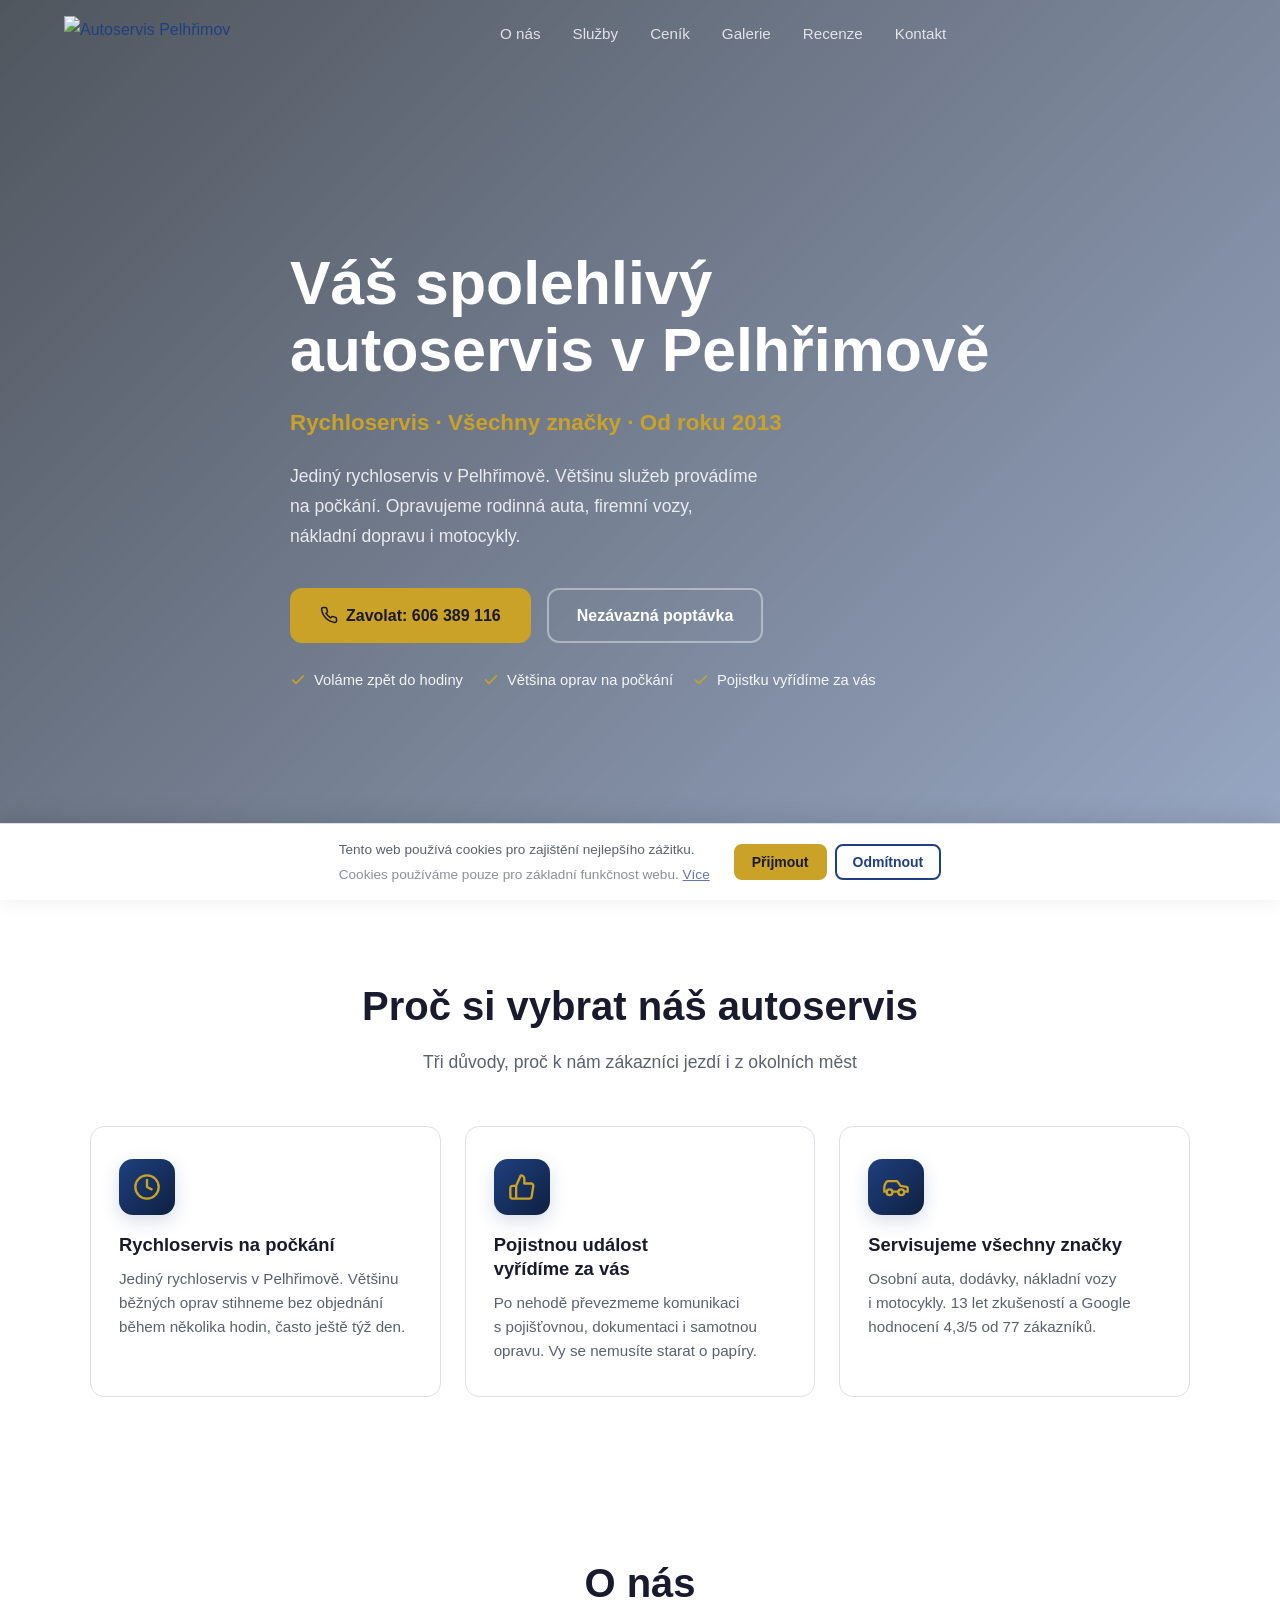
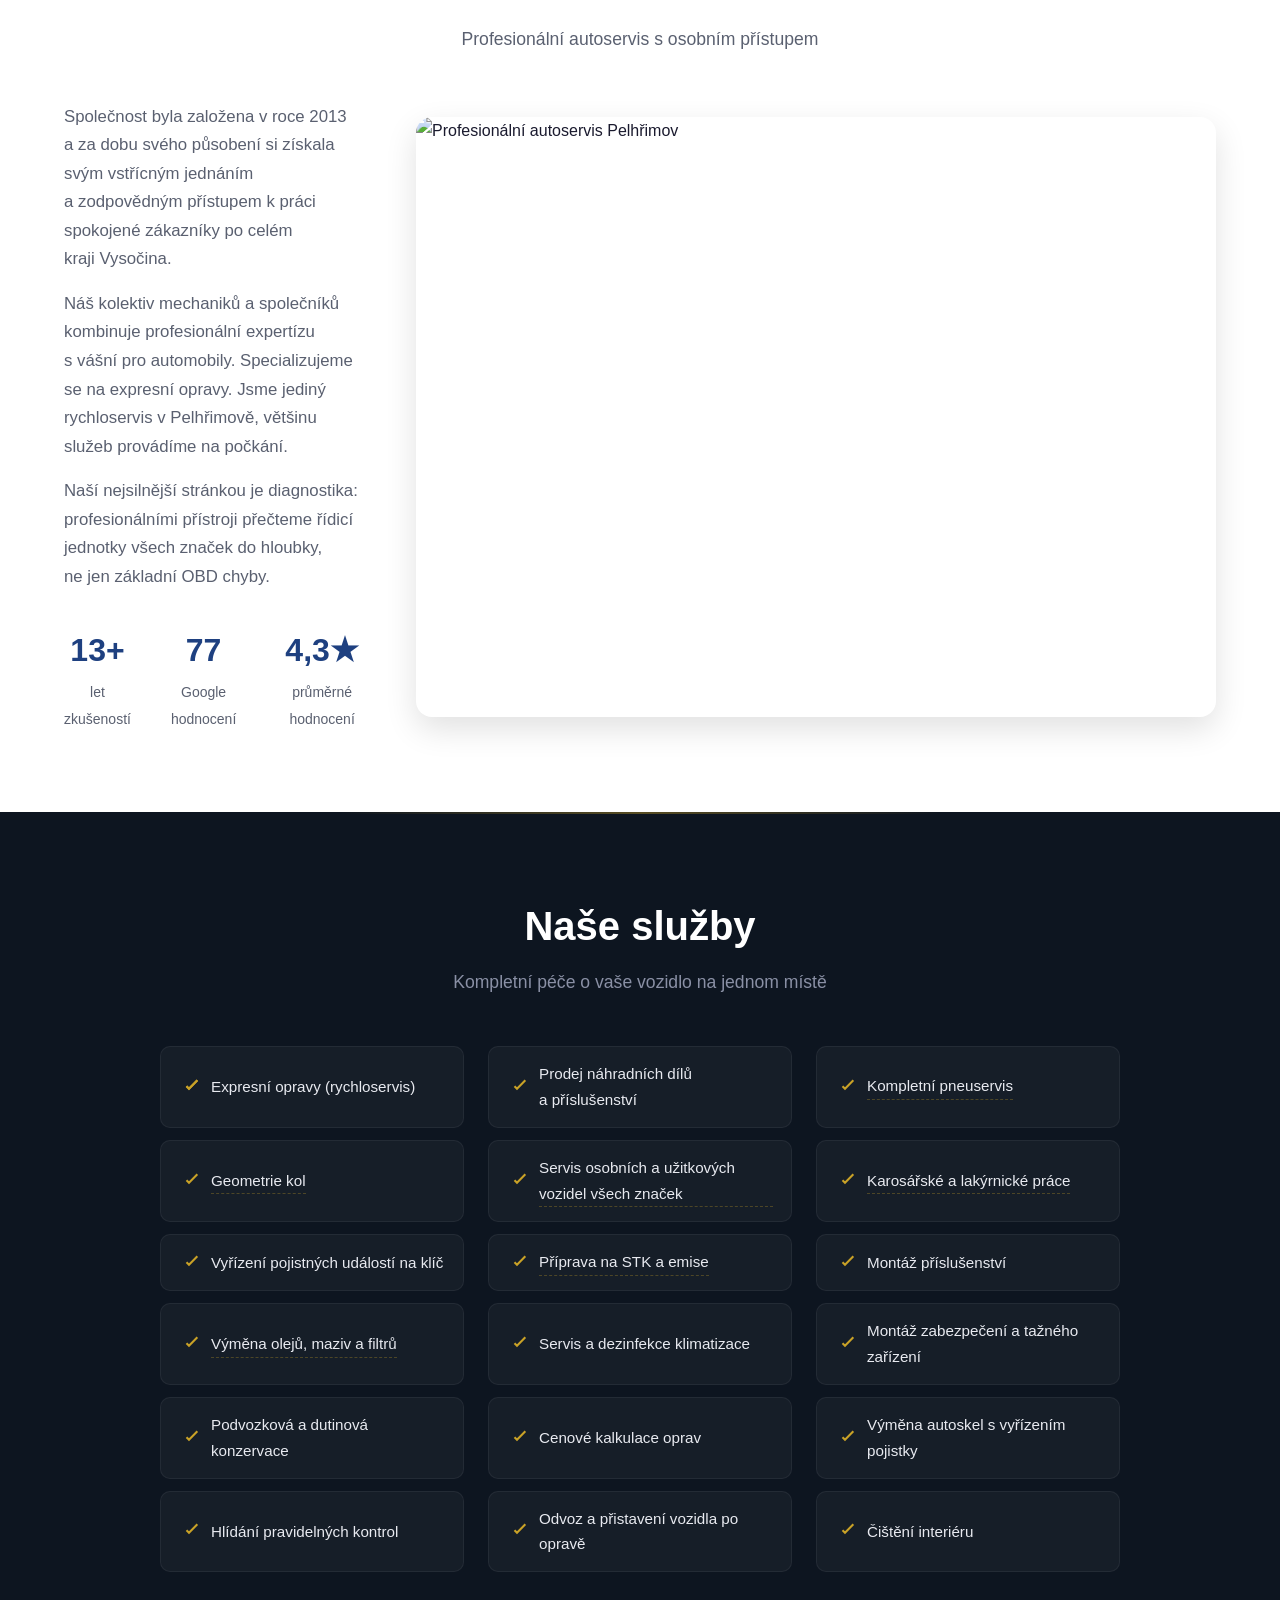
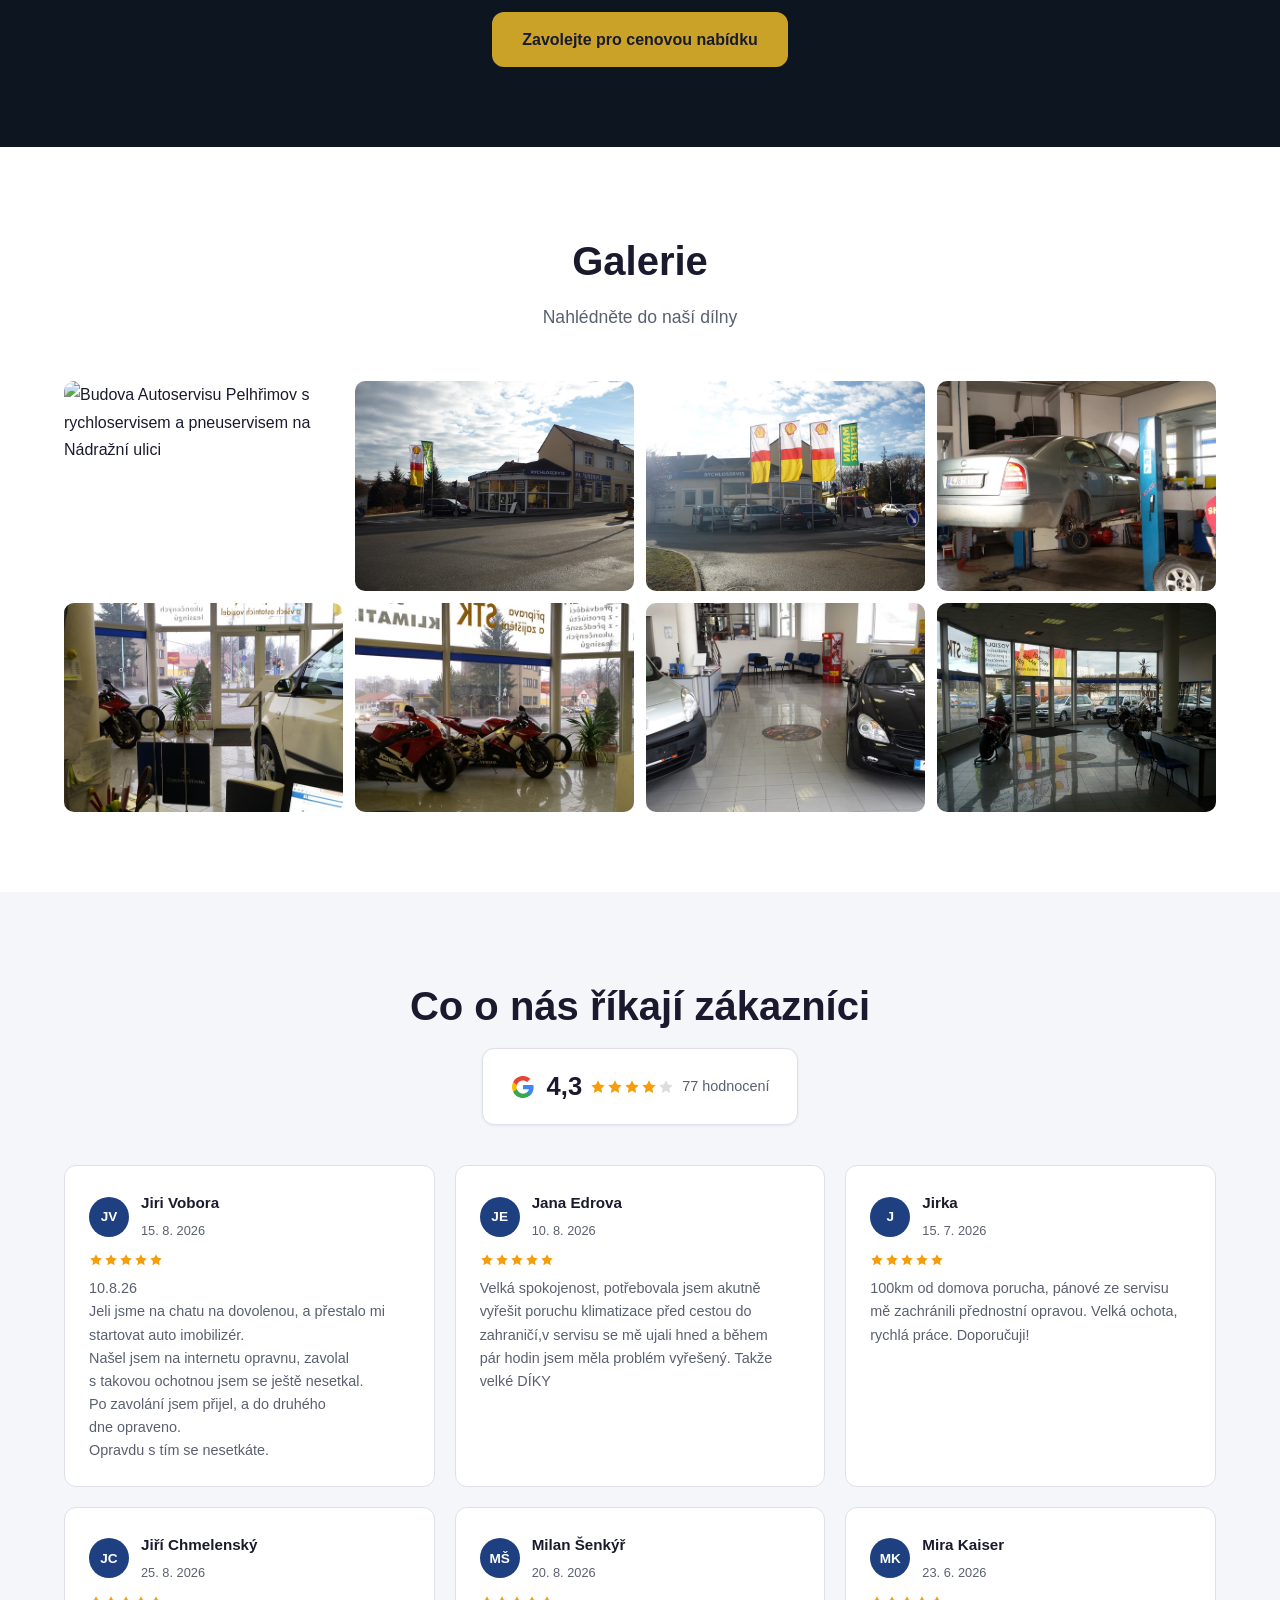
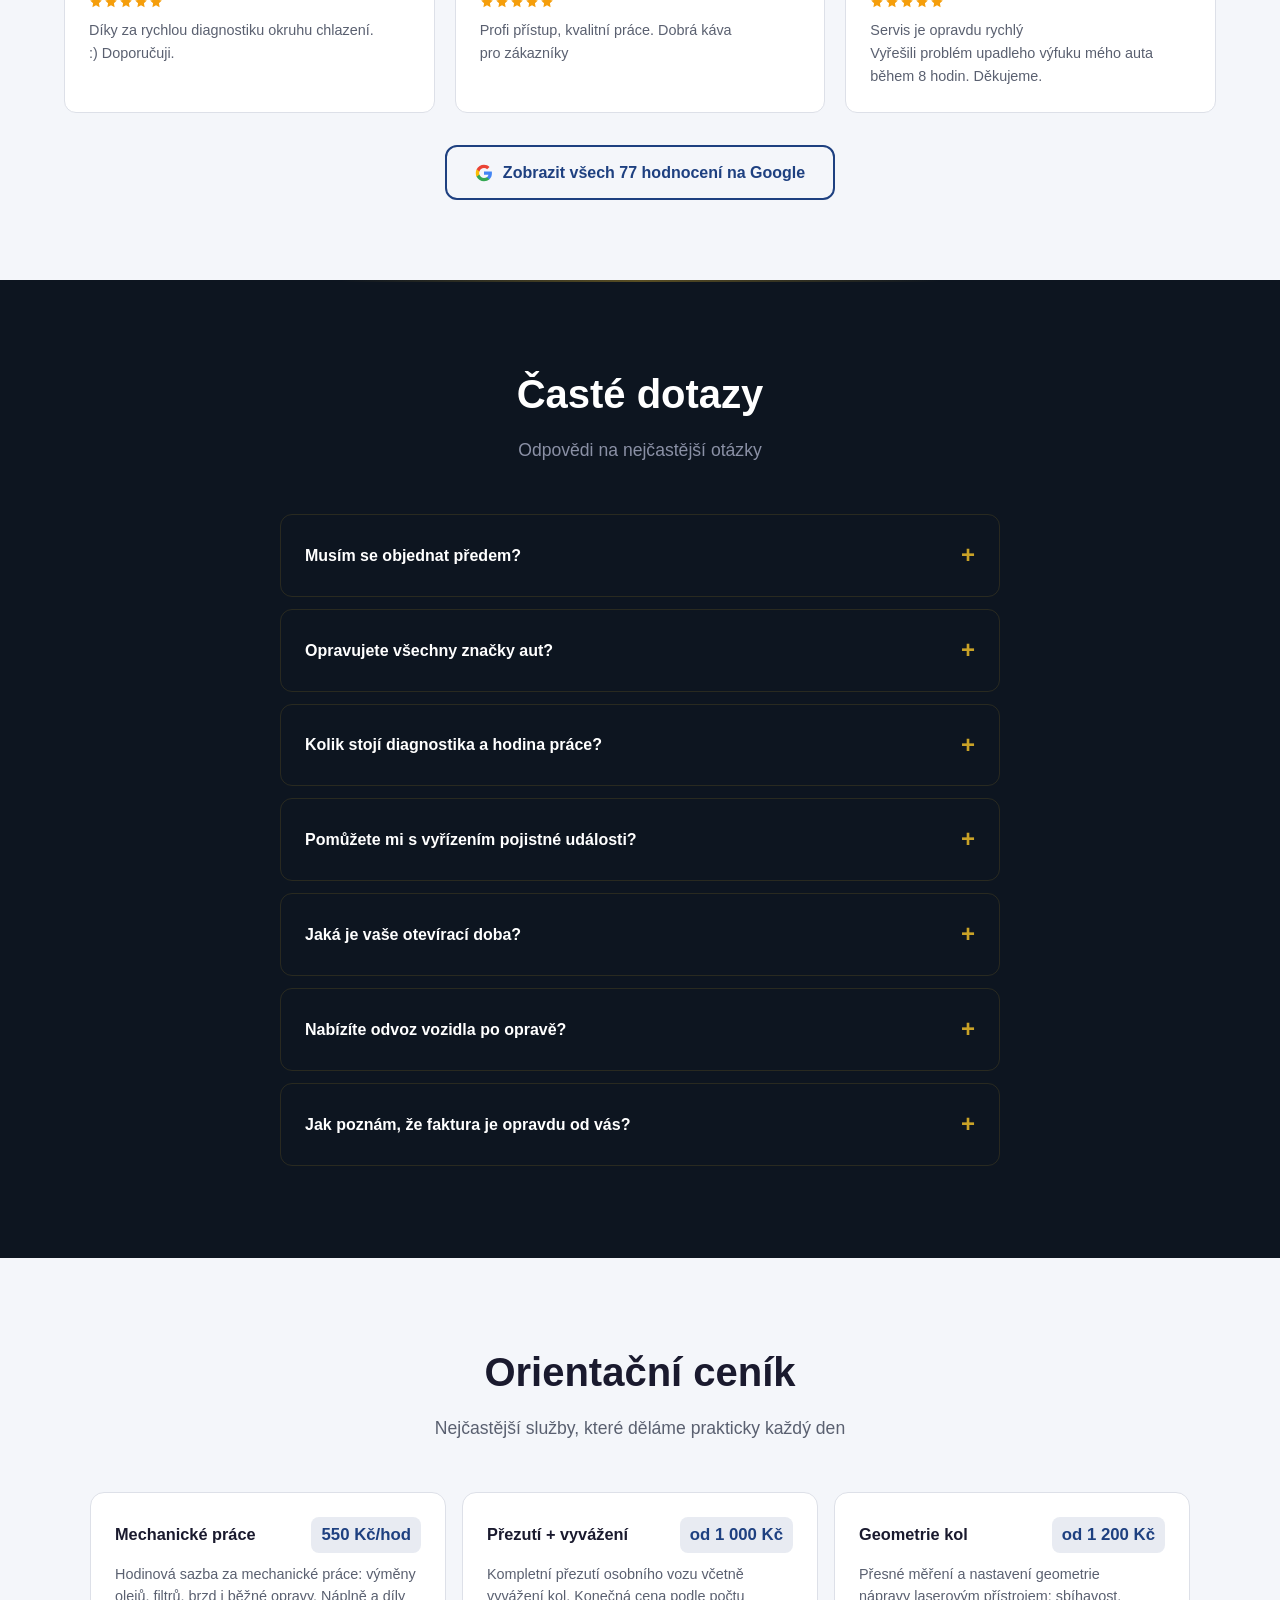
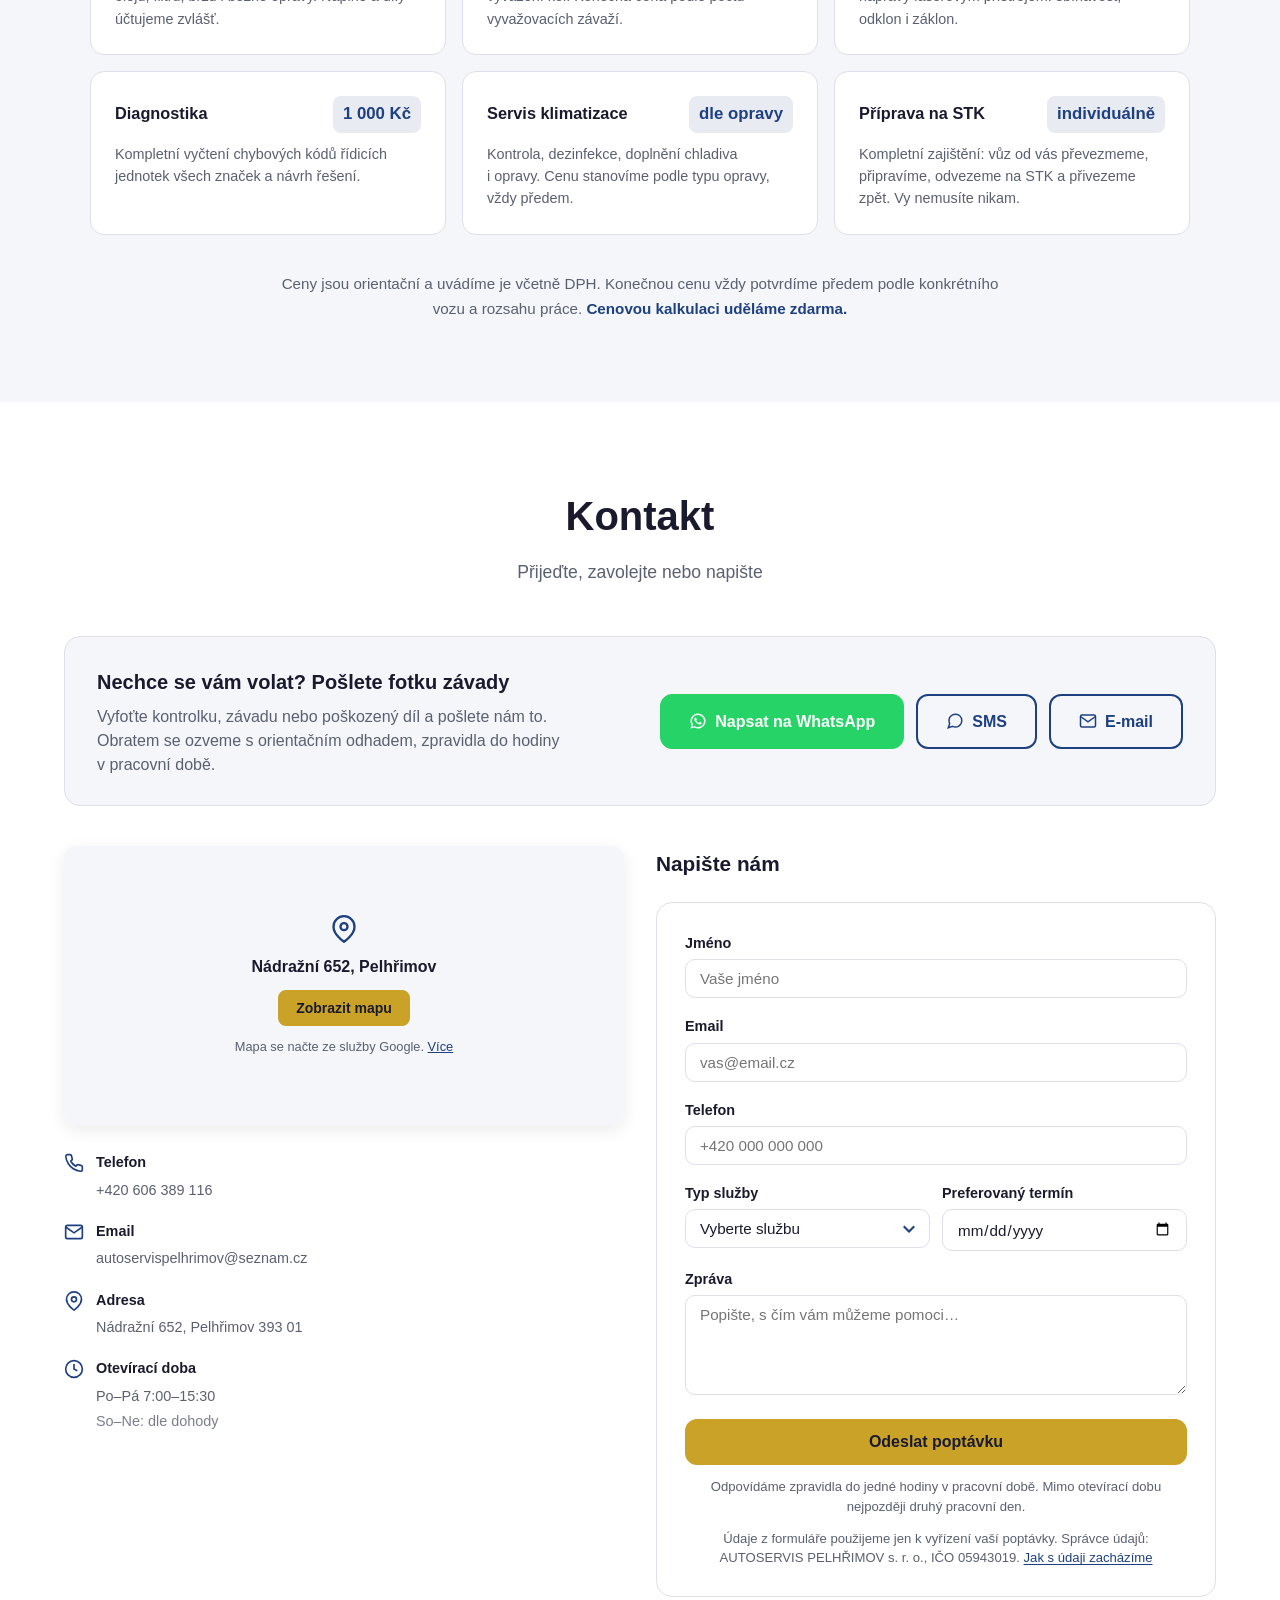
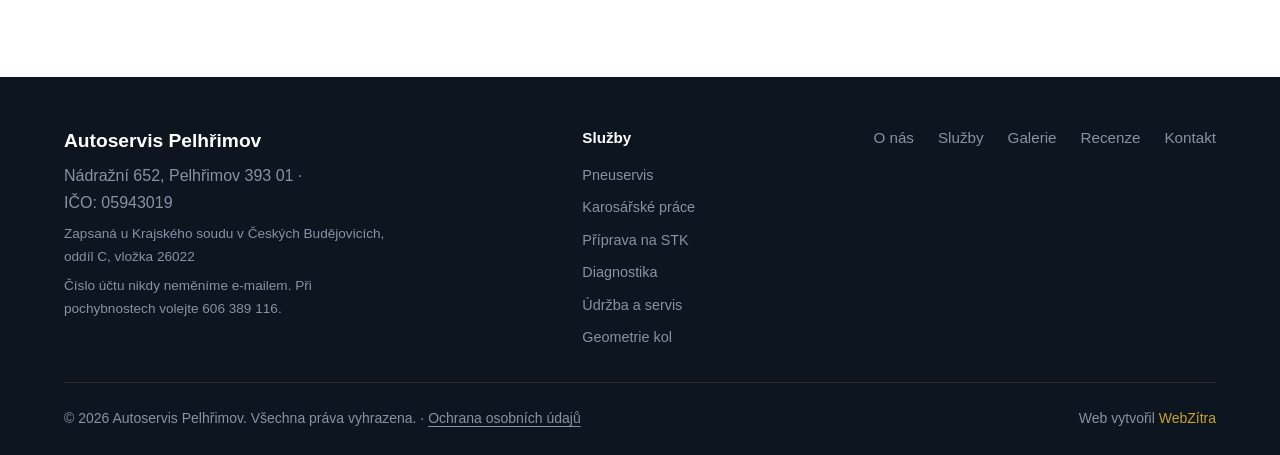
==== commit e2ed2d31: "Patička: zápis v OR a upozornění na číslo účtu, FAQ o fakturách - patička všech stránek: zápis u KS " ====
--- a/index.html
+++ b/index.html
@@ -32,7 +32,7 @@
     <meta name="theme-color" content="#1e4080">
 
     <!-- Styles -->
-    <link rel="stylesheet" href="css/style.css?v=9">
+    <link rel="stylesheet" href="css/style.css?v=10">
 
     <!-- JSON-LD Structured Data: AutoRepair -->
     <script type="application/ld+json">
@@ -289,6 +289,14 @@
                     "@type": "Answer",
                     "text": "Ano, zajistíme odvoz i přistavení vozidla po opravě. Domluvíme se na podmínkách individuálně."
                 }
+            },
+            {
+                "@type": "Question",
+                "name": "Jak poznám, že faktura je opravdu od vás?",
+                "acceptedAnswer": {
+                    "@type": "Answer",
+                    "text": "Číslo účtu nikdy neměníme e-mailem. Kdyby vám přišla zpráva, že máte platit na jiný účet, nebo si nejste jistí fakturou, zavolejte nám na 606 389 116 a ověříme to."
+                }
             }
         ]
     }
@@ -699,6 +707,10 @@
                     <summary class="faq-question">Nabízíte odvoz vozidla po opravě?</summary>
                     <div class="faq-answer"><p>Ano, zajistíme odvoz i&nbsp;přistavení vozidla po opravě. Domluvíme se na podmínkách individuálně.</p></div>
                 </details>
+                <details class="faq-item" data-animate>
+                    <summary class="faq-question">Jak poznám, že faktura je opravdu od vás?</summary>
+                    <div class="faq-answer"><p>Číslo účtu nikdy neměníme e-mailem. Kdyby vám přišla zpráva, že máte platit na jiný účet, nebo si nejste jistí fakturou, zavolejte nám na 606&nbsp;389&nbsp;116 a&nbsp;ověříme to.</p></div>
+                </details>
             </div>
         </div>
     </section>
@@ -896,6 +908,8 @@
                 <div class="footer-brand">
                     <strong>Autoservis Pelhřimov</strong>
                     <p>Nádražní 652, Pelhřimov 393&nbsp;01 · IČO: 05943019</p>
+                    <p>Zapsaná u&nbsp;Krajského soudu v&nbsp;Českých Budějovicích, oddíl C, vložka 26022</p>
+                    <p>Číslo účtu nikdy neměníme e-mailem. Při pochybnostech volejte 606&nbsp;389&nbsp;116.</p>
                 </div>
                 <div class="footer-services">
                     <strong>Služby</strong>
--- a/css/style.css
+++ b/css/style.css
@@ -397,6 +397,9 @@
 .footer { background: var(--bg-dark); color: var(--text-dark-muted); padding: 48px 0 24px; }
 .footer-content { display: flex; justify-content: space-between; align-items: flex-start; margin-bottom: 32px; }
 .footer-brand strong { color: var(--white); font-size: 1.2rem; display: block; margin-bottom: 4px; }
+.footer-brand { max-width: 340px; }
+.footer-brand p + p { margin-top: 6px; font-size: 0.85rem; }
+.footer-services { flex-shrink: 0; }
 .footer-links { display: flex; gap: 24px; }
 .footer-links a { color: var(--text-dark-muted); font-size: 0.95rem; }
 .footer-links a:hover { color: var(--accent); }
